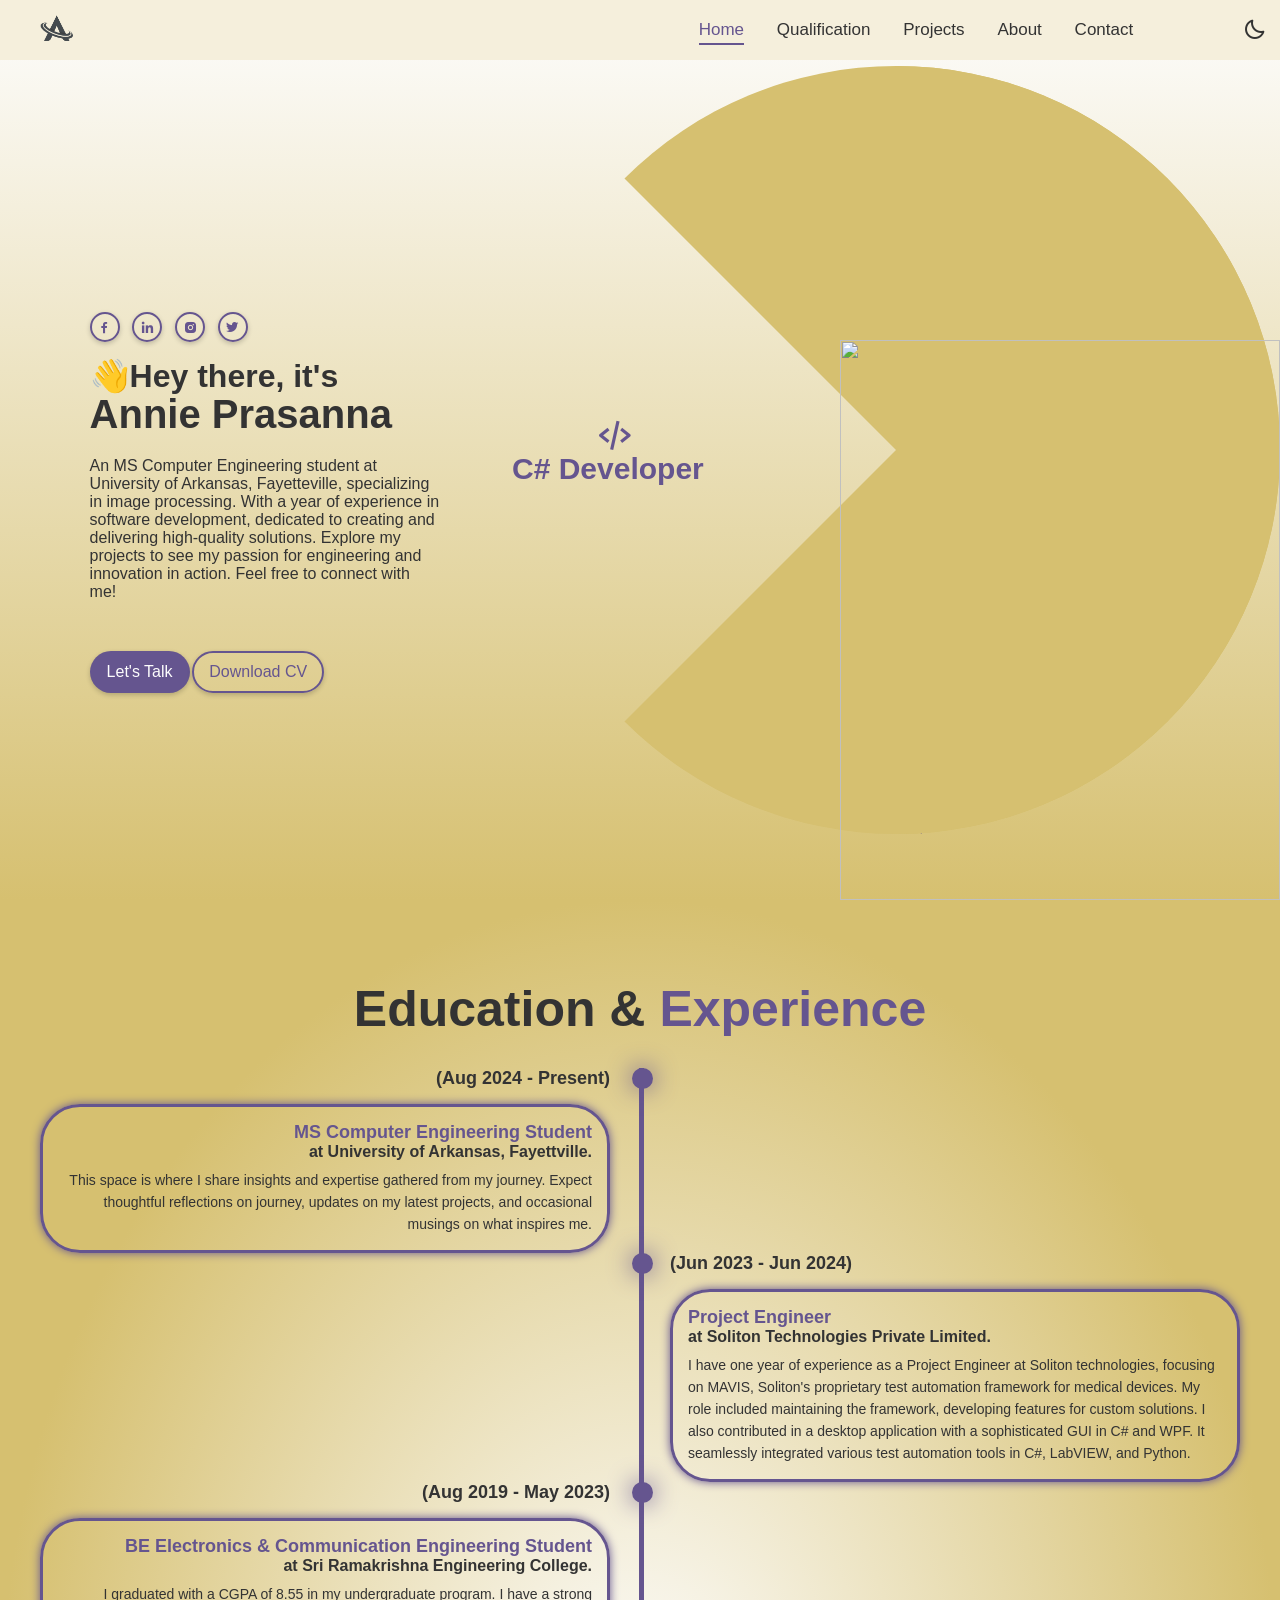
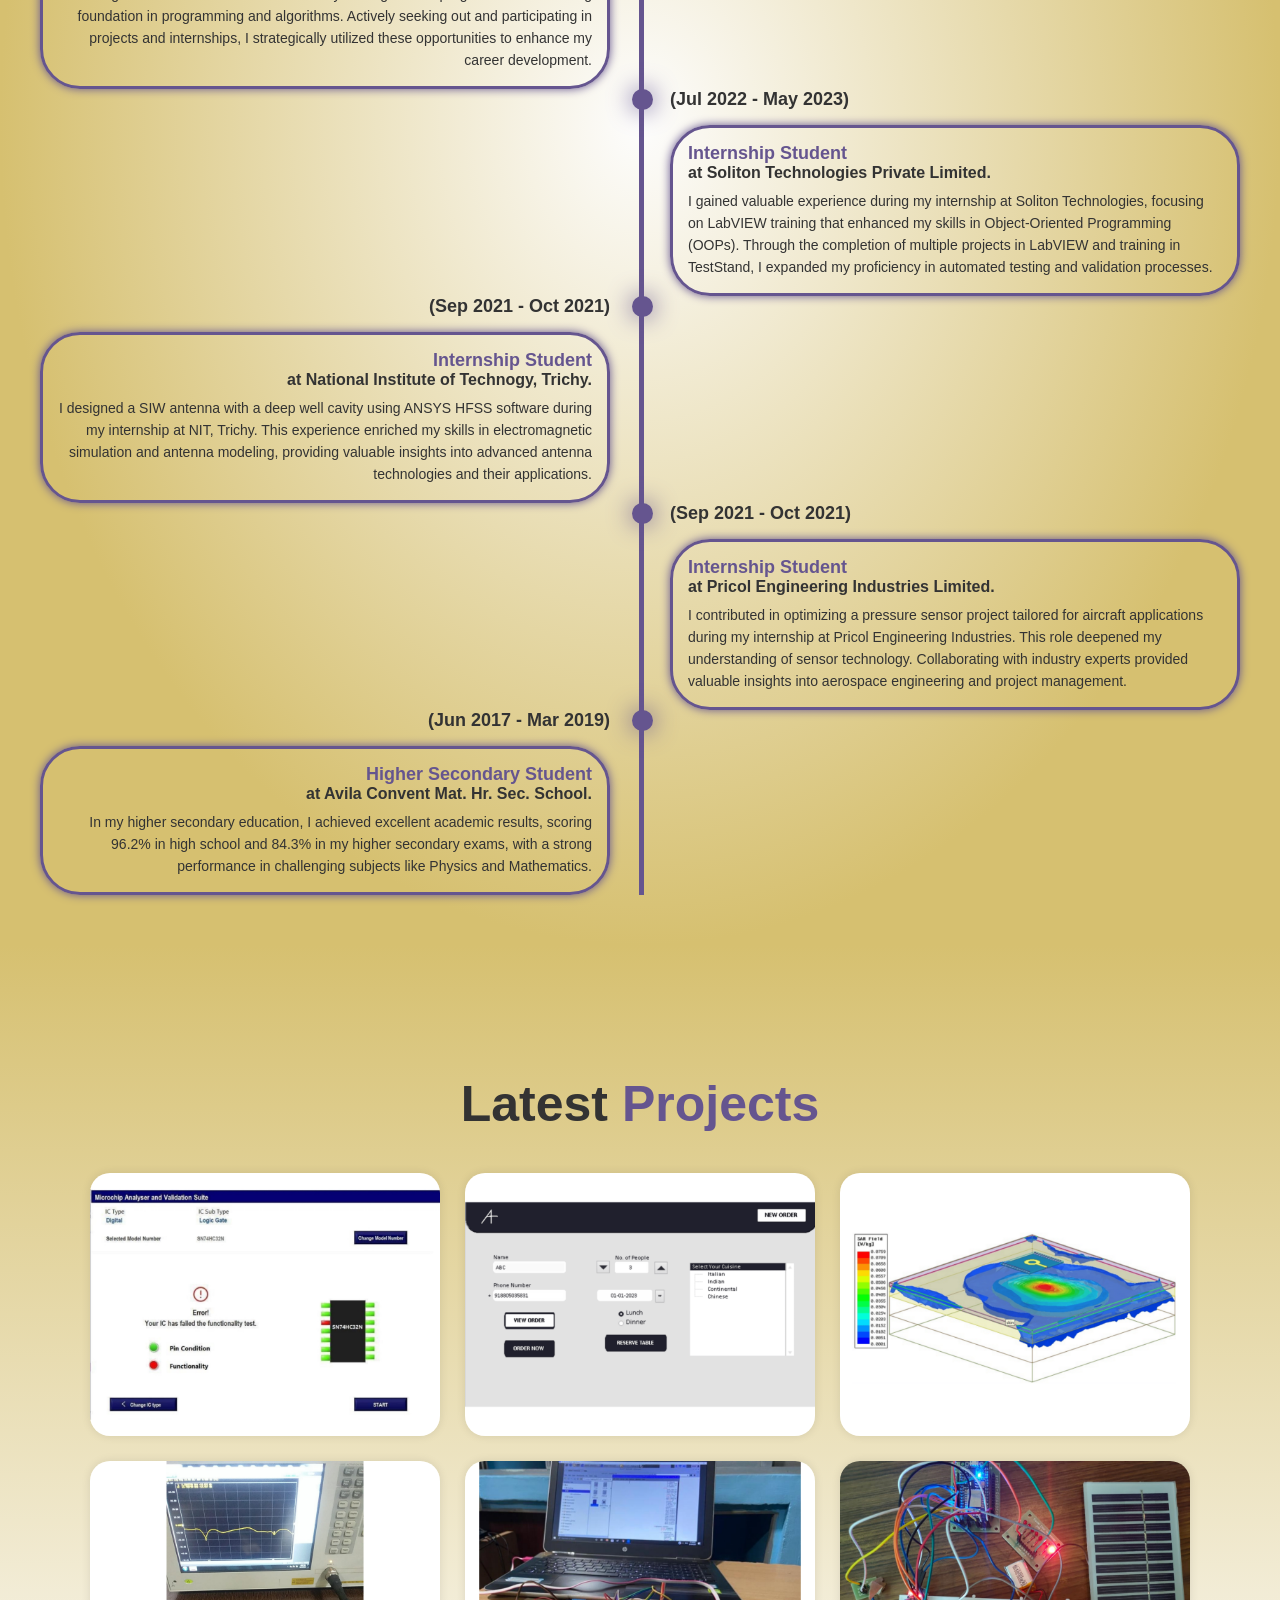
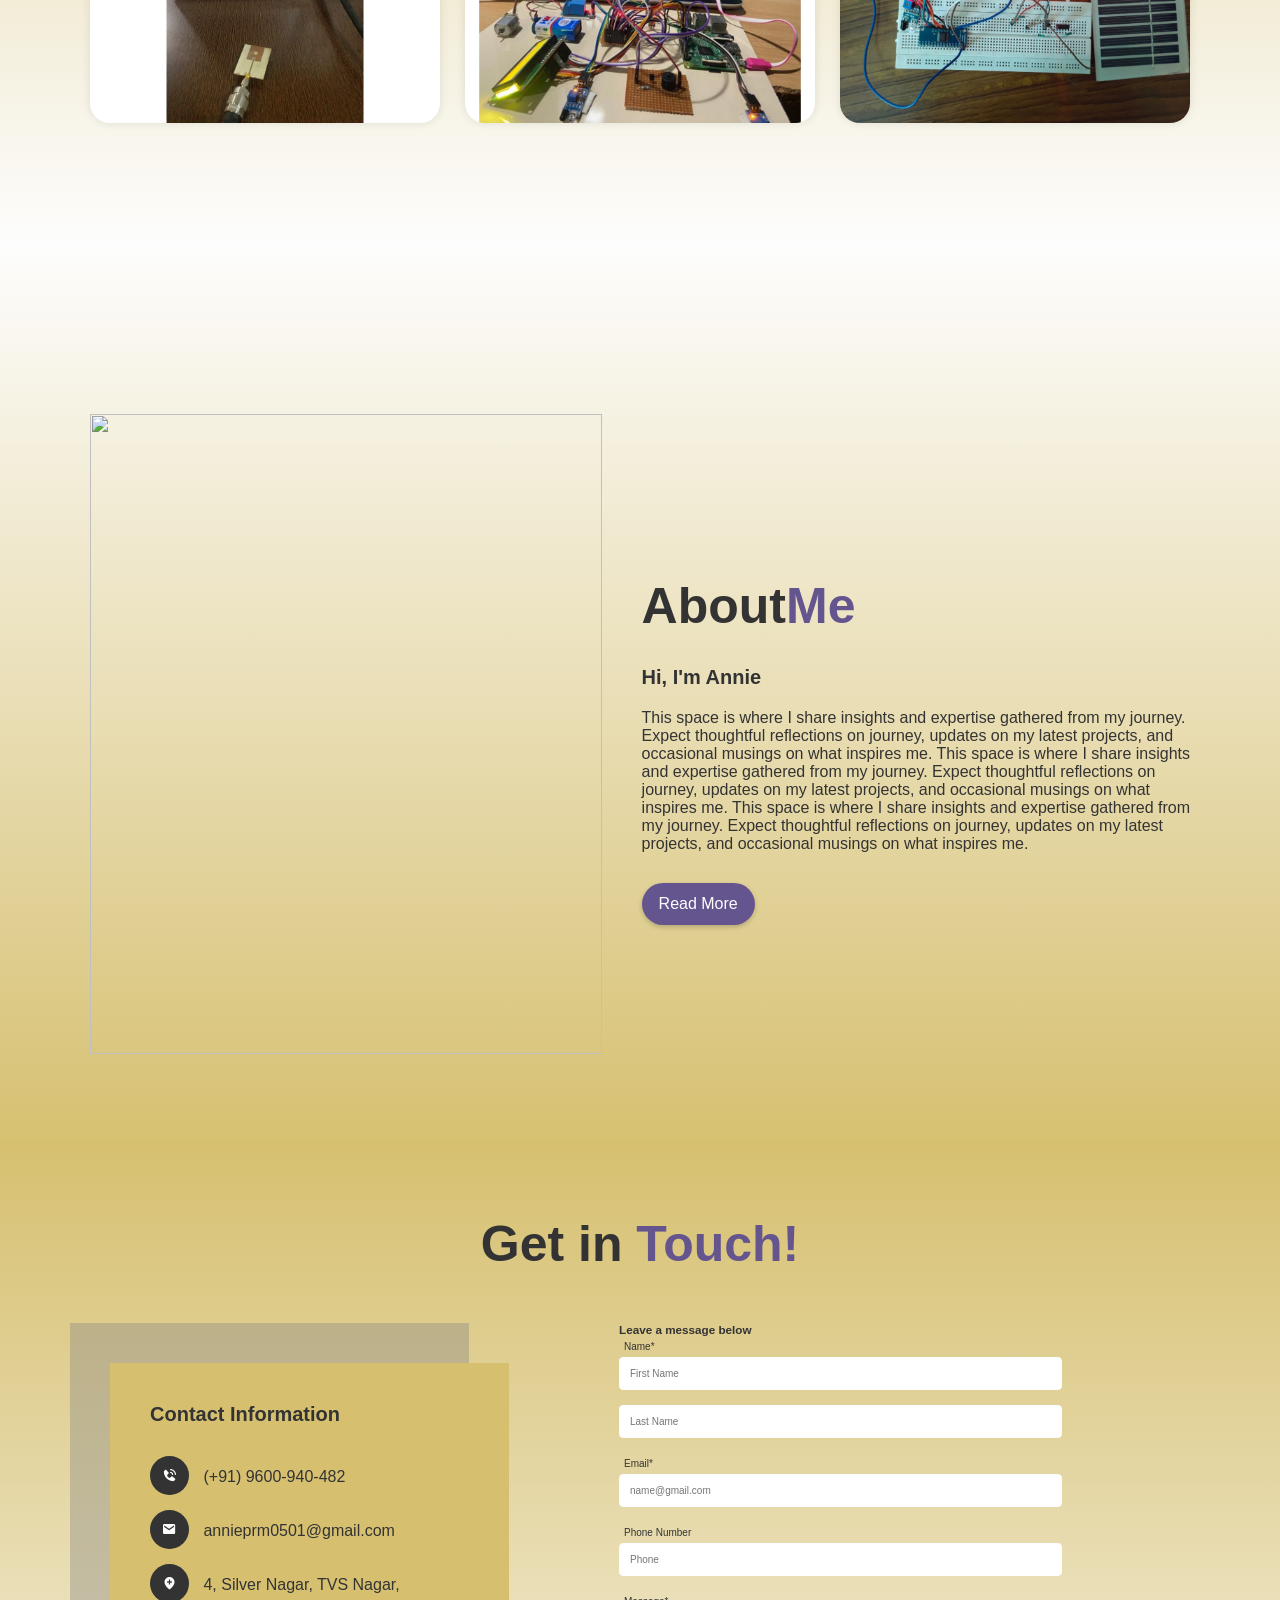
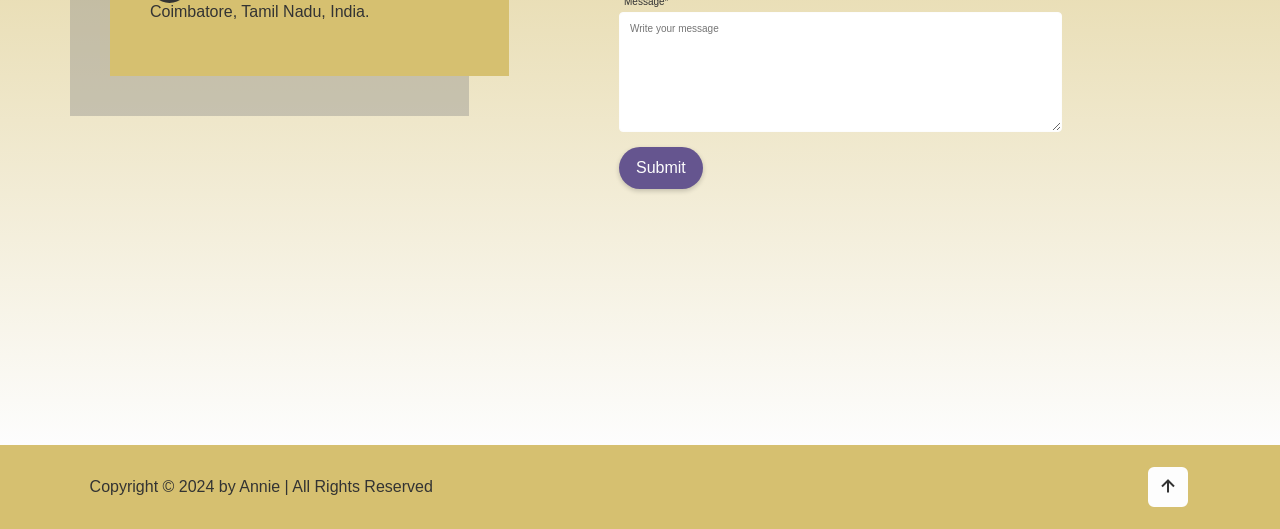
==== Annie_Portfolio.html @ a5ae136d "changed file names" ====
<!DOCTYPE html>
<html>
    <head>
        <title>Annie Prasanna</title>
        <link rel="stylesheet" href="Annie_Portfolio_Style.css"/>
        <link href='https://unpkg.com/boxicons@2.1.4/css/boxicons.min.css' rel='stylesheet'>
    </head>
    <body>

        <!-- header section -->
        <header class="header">
            <img class="logo" src="Images/Logo.png">
            <nav class="navBar">
                <a href="#home" class="active">Home</a>
                <a href="#qualification">Qualification</a>
                <a href="#projects">Projects</a>
                <a href="#about">About</a>
                <a href="#contact">Contact</a>
            </nav>
            <div class="bx bx-moon" id="darkMode-icon">
            </div>
            <div class="bx bx-menu" id="menu-icon"></div>
        </header>

        <!-- home section -->
        <section class="home" id="home">
            <div class="home-content">
                <div class="social-media">
                    <a target=”_blank” href="https://www.facebook.com/annie.prasanna.7/">
                        <i class='bx bxl-facebook'></i></a>
                    <a target=”_blank” href="https://in.linkedin.com/in/annie-prasanna-2170161b8?original_referer=https%3A%2F%2Fwww.google.com%2F">
                        <i class='bx bxl-linkedin' ></i></a>
                    <a target=”_blank” href=""><i class='bx bxl-instagram-alt' ></i></a>
                    <a target=”_blank” href="#"><i class='bx bxl-twitter' ></i></a>
                </div>

                <h3>👋Hey there, it's</h3>
                <h1>Annie Prasanna</h1>
                <p>
                    An MS Computer Engineering student at University of Arkansas, Fayetteville, specializing in image processing. With a year of experience in software development, dedicated to creating and delivering high-quality solutions. Explore my projects to see my passion for engineering and innovation in action. Feel free to connect with me!
                </p>
                
                <a href="#" class="primarybtn">Let's Talk</a>
                <a href="CV/AnniePrasanna_CV.pdf" download class="secondbtn">Download CV</a>

            </div>

            <div class="profession-container">
                <div class="profession-box">
                    <div class="profession"  style="--i:0;">
                        <i class="bx bx-code-alt"></i>
                        <h3>C# Developer</h3>
                    </div>
                    <div class="profession" style="--i:1;">
                        <i class="bx bx-cube-alt"></i>
                        <h3>LabVIEW Developer</h3>
                    </div>
                    <div class="profession" style="--i:2;">
                        <i class="bx bx-code-alt"></i>
                        <h3>Image Processing</h3>
                    </div>
                    <div class="profession" style="--i:3;">
                        <i class="bx bx-code-alt"></i>
                        <h3>Antenna Design</h3>
                    </div>

                    <div class="circle"></div>
                </div>

                <div class="overlay"></div>
            </div>

            <div class="home-img">
                <img src="Images/MyImage.png">
            </div>
        </section>
        
        <!-- qualification section -->
        <section class="qualification" id="qualification">
            <h1 class="heading">Education & <span>Experience</span></h2>
            <div class="timeline-items">
                
                <div class="timeline-item">
                    <div class="timeline-dot"></div>
                    <div class="timeline-date">(Aug 2024 - Present)</div>
                    <div class="timeline-content">
                        <h3>MS Computer Engineering Student</h3>
                        <h4>at University of Arkansas, Fayettville.</h4>
                        <p>This space is where I share insights and expertise gathered from my journey. Expect thoughtful reflections on journey, updates on my latest projects, and occasional musings on what inspires me. </p>
                      </div>
                </div>

                <div class="timeline-item">
                    <div class="timeline-dot"></div>
                    <div class="timeline-date">(Jun 2023 - Jun 2024)</div>
                    <div class="timeline-content">
                      <h3>Project Engineer</h3>
                      <h4>at Soliton Technologies Private Limited.</h4>
                      <p>I have one year of experience as a Project Engineer at Soliton technologies, focusing on MAVIS, Soliton's proprietary test automation framework for medical devices. My role included maintaining the framework, developing features for custom solutions. I also contributed in a desktop application with a sophisticated GUI in C# and WPF. It seamlessly integrated various test automation tools in C#, LabVIEW, and Python.</p>
                      <!-- As a dedicated Project Engineer, I possess a strong sense of ownership, consistently seeking opportunities for project expansion while prioritizing the delivery of high-quality outcomes. My approach revolves around fostering collaborative teamwork, ensuring excellence in every aspect. Additionally, I actively participate in Corporate Social Responsibility, contributing to community initiatives and demonstrating a commitment to both professional excellence and social impact. -->
                    </div>
                </div>

                <div class="timeline-item">
                    <div class="timeline-dot"></div>
                    <div class="timeline-date">(Aug 2019 - May 2023)</div>
                    <div class="timeline-content">
                      <h3>BE Electronics & Communication Engineering Student</h3>
                      <h4>at Sri Ramakrishna Engineering College.</h4>
                      <p>I graduated with a CGPA of 8.55 in my undergraduate program. I have a strong foundation in programming and algorithms. Actively seeking out and participating in projects and internships, I strategically utilized these opportunities to enhance my career development.</p>                        
                    </div>
                </div>

                <div class="timeline-item">
                    <div class="timeline-dot"></div>
                    <div class="timeline-date">(Jul 2022 - May 2023)</div>
                    <div class="timeline-content">
                      <h3>Internship Student</h3>
                      <h4>at Soliton Technologies Private Limited.</h4>
                      <p>I gained valuable experience during my internship at Soliton Technologies, focusing on LabVIEW training that enhanced my skills in Object-Oriented Programming (OOPs). Through the completion of multiple projects in LabVIEW and training in TestStand, I expanded my proficiency in automated testing and validation processes.</p>
                    </div>
                </div>

                <div class="timeline-item">
                    <div class="timeline-dot"></div>
                    <div class="timeline-date">(Sep 2021 - Oct 2021)</div>
                    <div class="timeline-content">
                      <h3>Internship Student</h3>
                      <h4>at National Institute of Technogy, Trichy.</h4>
                      <p>I designed a SIW antenna with a deep well cavity using ANSYS HFSS software during my internship at NIT, Trichy. This experience enriched my skills in electromagnetic simulation and antenna modeling, providing valuable insights into advanced antenna technologies and their applications.</p>
                    </div>
                </div>

                <div class="timeline-item">
                    <div class="timeline-dot"></div>
                    <div class="timeline-date">(Sep 2021 - Oct 2021)</div>
                    <div class="timeline-content">
                      <h3>Internship Student</h3>
                      <h4>at Pricol Engineering Industries Limited.</h4>
                      <p>I contributed in optimizing a pressure sensor project tailored for aircraft applications during my internship at Pricol Engineering Industries. This role deepened my understanding of sensor technology. Collaborating with industry experts provided valuable insights into aerospace engineering and project management.</p>
                    </div>
                </div>

                <div class="timeline-item">
                    <div class="timeline-dot"></div>
                    <div class="timeline-date">(Jun 2017 - Mar 2019)</div>
                    <div class="timeline-content">
                      <h3>Higher Secondary Student</h3>
                      <h4>at Avila Convent Mat. Hr. Sec. School.</h4>
                      <p>In my higher secondary education, I achieved excellent academic results, scoring 96.2% in high school and 84.3% in my higher secondary exams, with a strong performance in challenging subjects like Physics and Mathematics.</p>
                    </div>
                </div>
                
            </div>
        </section>

        <!-- projects section -->
        <section class="latest-projects" id="projects">
            <h2 class="heading">Latest <span>Projects</span></h2>
            <div class="project-list">
                <div class="project-card">
                    <img src="Images/Project 1 Image.jpg" alt="Project 1 Image" class="project-image">
                    <div class="project-info">
                        <h3 class="project-title">MAV Suite</h3>
                        <p>To detect defects in microchips by first using YOLO v7 image processing to identify defective pins and then validating functionality through a LabVIEW simulation by comparing the microchip's output with that of an ideal microchip.</p>
                        <a href="https://example.com"><i class="bx bx-link-external"></i></a>
                    </div>
                </div>
                <div class="project-card">
                    <img src="Images/Project 2 Image.png" alt="Project 2 Image" class="project-image">
                    <div class="project-info">
                        <h3 class="project-title">Restaurant management system</h3>
                        <p>A brief description of the project goes here. This description provides an overview of the project's goals and outcomes.</p>
                        <a href="https://example.com"><i class="bx bx-link-external"></i></a>
                    </div>
                </div>
                <div class="project-card">
                    <img src="Images/Project 3 Image.png" alt="Project 3 Image" class="project-image">
                    <div class="project-info">
                        <h3 class="project-title">Biosensing antenna for seizure detection</h3>
                        <p>A brief description of the project goes here. This description provides an overview of the project's goals and outcomes.</p>
                        <a href="https://example.com"><i class="bx bx-link-external"></i></a>
                    </div>
                </div>
                <div class="project-card">
                    <img src="Images/Project 4 Image.jpeg" alt="Project 4 Image" class="project-image">
                    <div class="project-info">
                        <h3 class="project-title">Biosensing antenna for seizure detection</h3>
                        <p>A brief description of the project goes here. This description provides an overview of the project's goals and outcomes.</p>
                        <a href="https://example.com"><i class="bx bx-link-external"></i></a>
                    </div>
                </div>
                <div class="project-card">
                    <img src="Images/Project 5 Image.jpg" alt="Project 5 Image" class="project-image">
                    <div class="project-info">
                        <h3 class="project-title">Intelligent Car Parking System</h3>
                        <p>An intelligent car parking system that helps drivers book parking spots through a Cloud-based IoT system.</p>
                        <a target=”_blank” href="https://ieeexplore.ieee.org/document/9588971"><i class="bx bx-link-external"></i></a>
                    </div>
                </div>
                <div class="project-card">
                    <img src="Images/Project 6 Image.jpg" alt="Project 5 Image" class="project-image">
                    <div class="project-info">
                        <h3 class="project-title">Automate Street Light</h3>
                        <p>A model that implements an energy-efficient power generating system that automates street lights based on the traffic density.</p>
                        <a target=”_blank” href="https://ieeexplore.ieee.org/document/9418389"><i class="bx bx-link-external"></i></a>
                    </div>
                </div>
            </div>
        </section>

        <!-- about me section -->
        <section class="about" id="about">
            <div class="about-img">
                <img src="Images/AboutMe.png">
            </div>

            <div class="about-content">
                <h2 class="heading">About<span>Me</span></h2>
                <h3>Hi, I'm Annie</h3>
                <p>This space is where I share insights and expertise gathered from my journey. Expect thoughtful reflections on journey, updates on my latest projects, and occasional musings on what inspires me. This space is where I share insights and expertise gathered from my journey. Expect thoughtful reflections on journey, updates on my latest projects, and occasional musings on what inspires me. This space is where I share insights and expertise gathered from my journey. Expect thoughtful reflections on journey, updates on my latest projects, and occasional musings on what inspires me. </p>
                <a href="#" class="primarybtn">Read More</a>
            </div>
        </section>

        <!-- contact section -->
        <section class="contact" id="contact">
            <h2 class="heading">Get in <span>Touch!</span></h2>
            <div class="box">
                <div class="contactInfo-border">
                <div class="contactInfo">

                    <h2 class="info-title">Contact Information</h2>
                    <!-- <h3 class="info-subtitle">I will get back as soon as possible.</h3> -->
                    
                    <ul class="info-details">
                        <li>
                            <i class='bx bxs-phone-call' ></i>
                            <a href="#">(+91) 9600-940-482</a>
                        </li>
                        <li>
                            <i class='bx bxs-envelope'></i>
                            <a href="#">annieprm0501@gmail.com</a>
                        </li>
                        <li>
                            <i class='bx bxs-location-plus' ></i>
                            <a href="#">4, Silver Nagar, TVS Nagar, Coimbatore, Tamil Nadu, India.</a>
                        </li>
                    </ul>
                </div>
            </div>
                <div class="form">
                    <form action="#" method="POST">
                        <!-- <h2 class="form-title"> Get in Touch!</h2> -->
                        <h3 class="form-subtitle">Leave a message below</h3>
                        <div class="form-fields">
                            <label>Name*</label>
                            
                                <div class="form-group">
                                    <input type="text" class="fname" placeholder="First Name">
                                </div>
                                <div class="form-group">
                                    <input type="text" class="lname" placeholder="Last Name">
                                </div>
                            </div>
                            <label>Email*</label>
                            <div class="form-group">
                                <input type="email" class="email" placeholder="name@gmail.com">
                            </div>
                            <label>Phone Number</label>
                            <div class="form-group">
                                <input type="number" class="phone" placeholder="Phone">
                            </div>
                            <label>Message*</label>
                            <div class="form-group">
                                <textarea name="message" id="" placeholder="Write your message"></textarea>
                            
                        </div>
                        <a href="#" class="primarybtn">Submit</a>
                    </form>
                </div>
            </div>
        </section>

        <!-- footer section -->
        <footter class="footer">
            <div class="footer-text">
                <p>Copyright &copy; 2024 by Annie | All Rights Reserved</p>
            </div>
            <div class="footer-iconTop">
                <a href="#home"><i class='bx bx-up-arrow-alt'></i></a>
            </div>
        </footter>

        <script src="https://unpkg.com/scrollreveal"></script>

        <script src="Annie_Portfolio_JS.js"></script> 
    </body>
</html>
---- Annie_Portfolio_Style.css ----
*{
    margin: 0;
    padding: 0;
    box-sizing: border-box;
    text-decoration: none;
    border: none;
    scroll-behavior: smooth;
    font-family: sans-serif;
}

:root{
    --bg-color: #fdfdfd;
    --text-color: #333;
    --main-color: #d6c070;
    --second-color: #65558F;
    --header-color: #f5efdc;
    --shadow-color: rgba(0,0,0,.2);
    --overlay-color: #d6c070;    
}

.dark-mode{
    --bg-color: #0b061f;
    --text-color: #fdfdfd;
    --main-color: #000000;
    --second-color: #65558F;
    --header-color: #191919;
    --shadow-color: rgba(0,0,0,.7);
    --overlay-color: #65558F;
}

html{
    font-size: 62.5%;
    overflow-x: hidden;
}

body{
    background-color: var(--bg-color);
    color: var(--text-color);
}

::-webkit-scrollbar{
    width: 15px;
}

::-webkit-scrollbar-thumb{
    background-color: var(--main-color);
}

::-webkit-scrollbar-track{
    background-color: var(--bg-color);
    width: 50px;
}

span{
    color: var(--second-color);
}

.header{
    position: fixed;
    top: 0;
    left: 0;
    width: 100%;
    padding: .5rem 1%;    
    display: flex;
    align-items: center;
    z-index: 100;
    background: var(--header-color);
}

.logo{
    margin-right : auto;
    margin-left: 20px;
    height: 50px;
    width: 50px;
}

.navBar{
    margin-right: 8rem;
}

.navBar a{
    position: relative;
    font-size: 1.7rem;
    font-weight: 500;
    margin-right: 3rem;
    color: var(--text-color);    
}

.header .navBar a.active{
    color: var(--second-color);
}

.navBar a.active::before{
    content: '';
    position: absolute;
    left: 0;
    bottom: -6px;
    width: 100%;
    height: .2rem;
    background-color: var(--second-color);    
}

.header.sticky .navBar a::before{
    background-color: var(--second-color);
    opacity: .7;
}

#darkMode-icon{
    font-size: 2.4rem;
    color: var(--text-color);
    cursor: pointer;
}

#menu-icon{
    font-size: 3.6rem;
    color: var(--text-color);
    display:none;
}

section{    
    min-height: 100vh;
    padding: 10rem 7% 2rem;
}

/* home section style */
.home{
    display: flex;
    align-items: center;
    background: linear-gradient(180deg, var(--bg-color) 0%, var(--main-color) 100%);
}

.home .home-content{
    max-width: 40rem;
}

.home-content h3{
    font-size: 3.2rem;
    font-weight: 700;
    line-height: .3;
}

.home-content h1{
    font-size: 4rem;
    font-weight: 700;
    margin: 1rem 0 2rem 0;
}

.home-content p{
    font-size: 1.6rem;
    margin: 1rem 5rem 2rem 0;
}

.home-content .social-media a{
    display: inline-flex;
    justify-content: center;
    align-items: center;
    width: 3rem;
    height: 3rem;
    background-color: transparent;
    border: .2rem solid var(--second-color);
    border-radius: 50%;
    box-shadow: 0 .2rem .5rem var(--shadow-color);
    font-size: 1.5rem;
    color: var(--second-color);
    margin: 2.5rem 1rem 3rem 0;
    transition: .5s ease;
}

.home-content .social-media a:hover{
    color: var(--bg-color);
    background-color: var(--second-color);
}

.primarybtn {
    display: inline-block;
    padding: 1rem 1.5rem;
    background: var(--second-color);
    border-radius: 5rem;
    box-shadow: 0 .2rem .5rem var(--shadow-color);
    font-size: 1.6rem;
    color: var(--bg-color);
    font-weight: 500;
    border: .2rem solid transparent;
    transition: .5s ease;
}

.primarybtn:hover{
    background-color: transparent;
    color: var(--second-color);
    border-color: var(--second-color);
}

.secondbtn{
    display: inline-block;
    padding: 1rem 1.5rem;
    background: transparent;
    border-radius: 5rem;
    box-shadow: 0 .2rem .5rem var(--shadow-color);
    font-size: 1.6rem;
    color: var(--second-color);    
    font-weight: 500;
    border: .2rem solid var(--second-color);
    transition: .5s ease;
    margin-top: 3rem;
}

.secondbtn:hover{
    background-color: var(--bg-color);;
    border-color: var(--second-color);
}

.home .profession-container{
    position: absolute;
    top: 50%;
    right: 0;
    transform: translateY(-50%);
    width: 768px;
    height: 768px;
    overflow: hidden;
    pointer-events: none;
}

.home .profession-container .profession-box{
    position: absolute;
    top: 0;
    right: 0;
    width: 768px;
    height: 768px;
    border-radius: 50%;
    display: flex;
    justify-content: center;
    align-items: center;
    animation: professionRotate 13s ease-out infinite;
}

@keyframes professionRotate {
    0%,20%{
        transform: rotate(0deg);
    }
    25%,45%{
        transform: rotate(-90deg);
    }
    50%,70%{
        transform: rotate(-180deg);
    }
    75%,95%{
        transform: rotate(-270deg);
    }
    100%{
        transform: rotate(-360deg);
    }
}

.home .profession-box .profession{
    position: absolute;
    left: 0;
    display: flex;
    align-items: center;
    flex-direction: column;
    color: var(--second-color);
    transform: rotate(calc(360deg/4 *var(--i)));
    transform-origin: 384px;
    /* background: linear-gradient(180deg, #ede0bb 0%, #e8d8a6 100%); */
    padding: 13px 0;
    border-radius: 50%;
}

.home .profession-box .profession:nth-child(1) i{
    margin-left: 15px;
}

.home .profession-box .profession:nth-child(2),
.home .profession-box .profession:nth-child(4){
    padding-bottom: 20px;
}

.home .profession i{
    font-size: 3.8rem;
}

.home .profession h3{
    font-size: 3rem;
    line-height: 1;
    font-weight: 600;
}

.home .profession-box .circle{
    width: 560px;
    height: 560px;
    /* border: 3px solid var(--second-color); */
    border-radius: 50%;
}

.home .profession-container .overlay{
    position: absolute;
    top: 0;
    right: 0;
    width: 0;
    height: 0;
    border-top: 384px solid var(--overlay-color);
    border-right: 384px solid var(--overlay-color);
    border-bottom: 384px solid var(--overlay-color);
    border-left: 384px solid transparent;
    border-radius: 50%;
}

.home-img img{
    position: absolute;
    bottom: 0;
    right: 0;
    pointer-events: none;
    height: 560px;
    width: 440px;
}

.heading{
    font-size: 5rem;
    text-align: center;
    margin: 3rem 0;
}

/* qualification section style */
.qualification{
    padding:50px 15px;
    background: radial-gradient(closest-side, var(--bg-color), var(--main-color));
}

.qualification h2{
    margin-bottom: 3rem;
}

.timeline-items{
    max-width: 1200px;
    margin: auto;
    display: flex;
    flex-wrap: wrap;
    position: relative;
}

.timeline-items::before{
    content: "";
    position: absolute;
    width: 5px;
    height: 100%;
    background-color: var(--second-color);
    left:calc(50% - 1px);
}

.timeline-item{
    width: 100%;
    position: relative;
}

.timeline-item:last-child{
    margin-bottom: 0;
}

.timeline-item:nth-child(odd){
    padding-right: calc(50% + 30px);
    text-align: right;
}

.timeline-item:nth-child(even){
    padding-left: calc(50% + 30px);
}

.timeline-dot{
    height: 21px;
    width: 21px;
    background-color: var(--second-color);
    box-shadow: 0 0 25px var(--second-color);
    position: absolute;
    left: calc(50% - 8px);
    border-radius: 50%;
}

.timeline-date{
    font-size: 18px;
    font-weight: 600;
    color: var(--text-color);
    margin: 0px 0 15px;
}

.timeline-content{
    background-color: transparent;
    border: 3px solid var(--second-color);
    padding: 15px 15px;
    border-radius: 4rem;
    box-shadow: 0 0 10px var(--second-color);
    cursor: pointer;
    transition: 0.3s ease-in-out;
}

.timeline-content:hover{
    transform: scale(1.05);
    box-shadow: 0 0 25px var(--second-color);
}

.timeline-content h3{
    font-size: 18px;
    color: var(--second-color);
    font-weight: 700;
}

.timeline-content h4{
    font-size: 16px;
    color: var(--text-color);
    margin: 0 0 8px;
    font-weight: 700;
}

.timeline-content p{
    color: var(--text-color);
    font-size: 14px;
    font-weight: 200;
    line-height: 22px;
}



/* project section style */
.latest-projects {
    padding-bottom: 10rem;
    background: linear-gradient(0deg, var(--bg-color) 0%, var(--main-color) 100%);
}

.latest-projects h2 {
    margin-bottom: 4rem;
}

.latest-projects .project-list {
    display: grid;
    grid-template-columns: repeat(3, 1fr);
    align-items: center;
    gap: 2.5rem;
}

.project-card {
    position: relative;
    display: flex;
    border-radius: 2rem;
    overflow: hidden;
    box-shadow: 0 0 1rem rgba(0, 0, 0, 0.1);
}

.project-card img{
    width: 100%;
    height: 100%;
    transition:  .5s ease;
}

.project-card:hover img{
    transform: scale(1.1);
}

.project-card .project-info{
    position: absolute;
    bottom: 0;
    left: 0;
    width: 100%;
    height: 100%;
    background: linear-gradient(rgba(0,0,0,.1), var(--second-color));
    color: white;
    display: flex;
    align-items: center;
    justify-content: center;
    flex-direction: column;
    text-align: center;
    padding: 0 4rem;
    opacity: 0;
}

.project-card:hover .project-info{
    opacity: 1;
}

.project-card .project-title{
    font-size: 3rem;
}

.project-card p{
    font-size: 1.6rem;
    margin: .3rem 0 1rem;
}

.project-card a{
    display: inline-flex;
    justify-content: center;
    align-items: center;
    width: 5rem;
    height: 5rem;
    background-color: white;
    border-radius: 50%;
}

.project-card a i{
    font-size: 2rem;
    color:black;
}

.project-card:hover {
    transform: scale(1.05);
    box-shadow: 0 6px 12px rgba(0, 0, 0, 0.15);   
}

.project-card:hover .project-description {
    transform: translateY(0);
}

/* about section style */
.about{
    display: flex;
    justify-content: center;
    align-items: center;
    gap: 4rem;
    background: linear-gradient(180deg, var(--bg-color) 0%, var(--main-color) 100%);;
}

.about-img img{
    width: 40vw;
    pointer-events: none;
    height: 50vw;
}

.about-content h2{
    text-align: left;
    line-height: 1.2;
}

.about-content h3{
    font-size: 2rem;    
}

.about-content p{
    font-size: 1.6rem;
    margin: 2rem 0 3rem;
}

/* contact section style */
.contact {
    background: linear-gradient(180deg, var(--main-color) 0%, var(--bg-color) 100%);
    padding: 40px 0;
}

.contact .box {
    max-width: 100%;
    margin: 50px;
    padding: 0 20px;
    display: flex;
    flex-wrap: wrap;
    justify-content: space-between;
    align-items: flex-start;
}

.contact .box .form {
    flex: 1 1 45%;
    background-color: transparent;
    border-radius: 8px;
    margin-left: 50px;
}

.contact .box .contactInfo-border {
    width: 35%;
    height: 100%;
    display: block;
    margin-right: 100px;
    background-color: rgba(128, 128, 128, 0.361);
}

.contact .box .contactInfo {
    flex: 1 1 45%;
    text-align: left;
    margin: 40px;
    width: 100%;
    height: 100%;
    padding: 40px;
    display: block;
    background-color: var(--main-color);
    color: var(--bg-color);
}

.contact .info-title {
    font-size: 2rem;
    color: var(--text-color);
    margin-bottom: 30px;
}

.contact .info-subtitle {
    font-size: 1.2rem;
    margin-bottom: 30px;
    color: #666;
    font-weight: 300;
    letter-spacing: 0.5px;
}

.contact .info-details {
    list-style-type: none;
    padding: 0;
}

.contact .info-details li {
    margin-bottom: 15px;
    font-size: 16px;
}

.contact .info-details li i {
    font-size: 1.5rem;
    margin-right: 10px;
    color: var(--bg-color);
    background-color: var(--text-color);
    padding: 12px;
    border-radius: 50%;
}

.contact .info-details li a {
    color: var(--text-color);
    text-decoration: none;
}

.contact .info-details li a:hover {
    color: var(--bg-color);
}

/* Form styling */
.contact .form-title {
    font-size: 3rem;
    color: var(--text-color);
}

.contact .form-fields {
    display: flex;
    flex-wrap: wrap;
    justify-content: space-between;
}

.contact .form-group {
    flex: 1 1 100%;
    margin-bottom: 15px;
    display: flex;
}

.contact .form-group input,
.contact .form-group textarea {
    width: 75%;
    padding: 10px;
    font-size: 1rem;
    border: 1px solid var(--bg-color);
    border-radius: 4px;
}

.contact label {
    font-size: 1rem;
    padding: 5px;
    display: block;
}

.contact .form-group textarea {
    height: 120px;
}

.footer{
    display: flex;
    justify-content: space-between;
    align-items: center;
    flex-wrap: wrap;
    padding: 2rem 7%;
    background-color: var(--main-color);
}

.footer-text p{
    font-size: 1.6rem;
    color: var(--text-color);
}

.footer-iconTop a{
    display: inline-flex;
    justify-content: center;
    align-items: center;
    padding: .8rem;
    background: var(--bg-color);
    border-radius: .8rem;
    border: .2rem solid var(--main-color);
    outline: .2rem solid transparent;
    transition: .5s ease;
}

.footer-iconTop a:hover{
    outline-color: var(--bg-color);
}

.footer-iconTop a i{
    font-size: 2.4rem;
    color: var(--text-color);
}

/* Responsive styles */
@media (max-width: 1200px) {
    html{
        font-size: 55%;
    }

    .home .profession-container{
        height: 85.8rem;
    }

    .home .profession-container .profession-box{
        right: -12rem;
        height: 85.8rem;
    }

    .home .profession-container .overlay{
        right: -9rem;
    }

    .home-content h1 {
        font-size: 4rem;
    }

    .home-content p {
        font-size: 1.4rem;
    }

    .home-content .social-media a {
        width: 2.5rem;
        height: 2.5rem;
        font-size: 1.2rem;
    }

    .primarybtn, .secondbtn {
        font-size: 1.4rem;
    }

    .timeline-date{
        font-size: 17px;
        font-weight: 500;
        margin: 0px 0 14px;
    }
    
    .timeline-content{
        padding: 12px 12px;        
    }

    .timeline-content h3{
        font-size: 15px;
        font-weight: 600;
    }
    
    .timeline-content h4{
        font-size: 15px;
        margin: 0 0 8px;
        font-weight: 600;
    }
    
    .timeline-content p{
        font-size: 13px;
        font-weight: 100;
        line-height: 20px;
    }

    .about {
        gap: 2rem;
    }

    .about-img img {
        width: 30vw;
        height: 40vw;
    }

    .about-content h3 {
        font-size: 1.8rem;
    }

    .about-content p {
        font-size: 1.4rem;
    }

    .contact .box {
        margin: 20px;
    }

    .contact .box .contactInfo-border {
        width: 40%;
        margin-right: 50px;
    }
}

@media (max-width: 1024px) {

    section{
        padding: 10rem 3% 2rem;
    }

    .home .protfolio-container .profession-box{
        right: -22rem;
    }

    .home .profession-container .overlay{
        right: -15rem;
    }

    .contact .box {
        flex-direction: column;
    }

    .contact .box .contactInfo-border,
    .contact .box .form {
        width: 100%;
        margin: 0px;
        margin-top: 20px;
    }

    .contact .box .contactInfo {
        margin: 20px 0;
    }
}

@media(max-width:991px){
    .home .home-content{
        max-width: 50rem;
    }

    .home .profession-container .profession-box{
        right: -45rem;
    }

    .home .profession-container .overlay{
        right: -39.5rem;
    }

    .home-img img{
        display: none;
    }

    footer{
        padding: 2rem 3%;
    }
}

@media (max-width: 768px) {

    #menu-icon{
        display: block;
    }

    #darkMode-icon{
        position:absolute;
        right: 7rem;
        font-size: 2.6rem;
        color: var(--text-color);
        margin-bottom: .1rem;
    }

    .navBar{
        position: absolute;
        top: 100%;
        left: 0;
        width: 100%;
        padding: 1rem 3%;
        background-color: var(--bg-color);
        border-top: .1rem solid rgba(0,0,0,.2);
        box-shadow: 0 .5rem 1rem rgba(0,0,0,.1);
        display: none;
    }

    .navBar.active{
        display: block;
    }

    .navBar a{
        display: block;
        font-size: 2rem;
        margin: 3rem 0;
        color: var(--text-color);
    }

    .timeline-date{
        font-size: 12px;
        font-weight: 300;
        margin: 0px 0 14px;
    }

    .navBar a:nth-child(1),
    .navBar a:nth-child(2){
        color: var(--text-color);
    }

    .navBar a.active{
        color: var(--main-color);
    }

    .navBar a::before{
        display: none;
    }

    .home{
        padding: 0 3% 23rem;
        justify-content: center;
        text-align: center;
    }

    .home-content h3{
        font-size: 2.6rem;
    }

    .home-content h1{
        font-size: 5rem;
    }

    .home-content .social-media a{
        margin: 2.5rem .75rem 3rem;
    }

    .home .profession-container{
        left: 0;
        width: 100%;
        height: 100%;
    }

    .home .profession-container .profession-box{
        position: fixed;
        top: 60%;
        left: 0;
        border-radius: 0;
        width: 100%;
    }

    .home .profession-box .profession{
        padding: 0 13px;
        left: auto;
        transform-origin: 0;
    }

    .home .profession-box .profession:nth-child(1){
        transform: rotate(-90deg) translate(-120px, -210px);
    }

    .home .profession-box .profession:nth-child(1) i{
        margin-right: 0;
    }

    .home .profession-box .profession:nth-child(2){
        transform: rotate(0deg) translate(0px, -335px);
    }

    .home .profession-box .profession:nth-child(3){
        transform: rotate(90deg) translate(-115px, -450px);
    }

    .home .profession-box .profession:nth-child(4){
        transform: rotate(180deg) translate(-220px, -335px);
    }

    .home .profession-box .circle{
        position: fixed;
        width: 670px;
        height: 670px;
        z-index: -1;
    }

    .home .profession-container .overlay{
        position: fixed;
        top: 70rem;
        left:50%;
        transform: rotate(90deg) translate(-50%, 50%) scaleY(3);
        border-width: 23.9rem;
    }

    .timeline-content{
        padding: 12px 12px;        
    }

    .timeline-content h3{
        font-size: 12px;
        font-weight: 400;
    }
    
    .timeline-content h4{
        font-size: 12px;
        margin: 0 0 8px;
        font-weight: 400;
    }
    
    .timeline-content p{
        font-size: 10px;
        font-weight: 50;
        line-height: 18px;
    }

    .latest-projects .project-list {
        grid-template-columns: repeat(2, 1fr);
    }

    .about {
        flex-direction: column-reverse;
        text-align: center;
    }

    .about-content h2 {
        text-align: center;
    }
    .about-img img{
        width: 30vw;
        height: 40vw;
        margin-top: 2rem;
    }

    .contact .info-title {
        font-size: 1.5rem;
    }

    .contact .info-subtitle {
        font-size: 1.2rem;
    }

    .contact .info-details li {
        font-size: 14px;
    }

    .contact .form-title {
        font-size: 2rem;
    }

    .contact .form-subtitle {
        font-size: 1.2rem;
    }

    .contact .form-group input,
    .contact .form-group textarea {
        width: 100%;
    }

    .contact .form-group textarea {
        height: 100px;
    }
}

@media (max-width: 576px) {

    .contact {
        padding: 20px 0;
    }

    .contact .box {
        margin: 10px;
    }

    .contact .box .form {
        margin-left: 0;
    }

    .contact .form-group input,
    .contact .form-group textarea {
        font-size: 0.9rem;
    }

    .contact .form-group textarea {
        height: 80px;
    }
}

@media(max-width: 450px){
    html{
        font-size: 50%;
    }

    #darkMode-icon{
        right: 6rem;
    }

    .home{
        padding: 0 3% 30rem ;
    }

    .home .profession-box .profession:nth-child(1){
        transform: rotate(-90deg) translate(-110px, -220px);
    }

    .home .profession-box .profession:nth-child(2){
        transform: rotate(0deg) translate(5px, -335px);
    }

    .home .profession-box .profession:nth-child(3){
        transform: rotate(90deg) translate(-105px, -440px);
    }

    .home .profession-box .profession:nth-child(4){
        transform: rotate(180deg) translate(-210px, -335px);
    }
}

@media (max-width: 365px){
    .about-img img{
        width: 90vw;
    }

    .footer{
        flex-direction: column-reverse;
    }

    .footer p{
        text-align: center;
        margin-top: 2rem;
    }
}
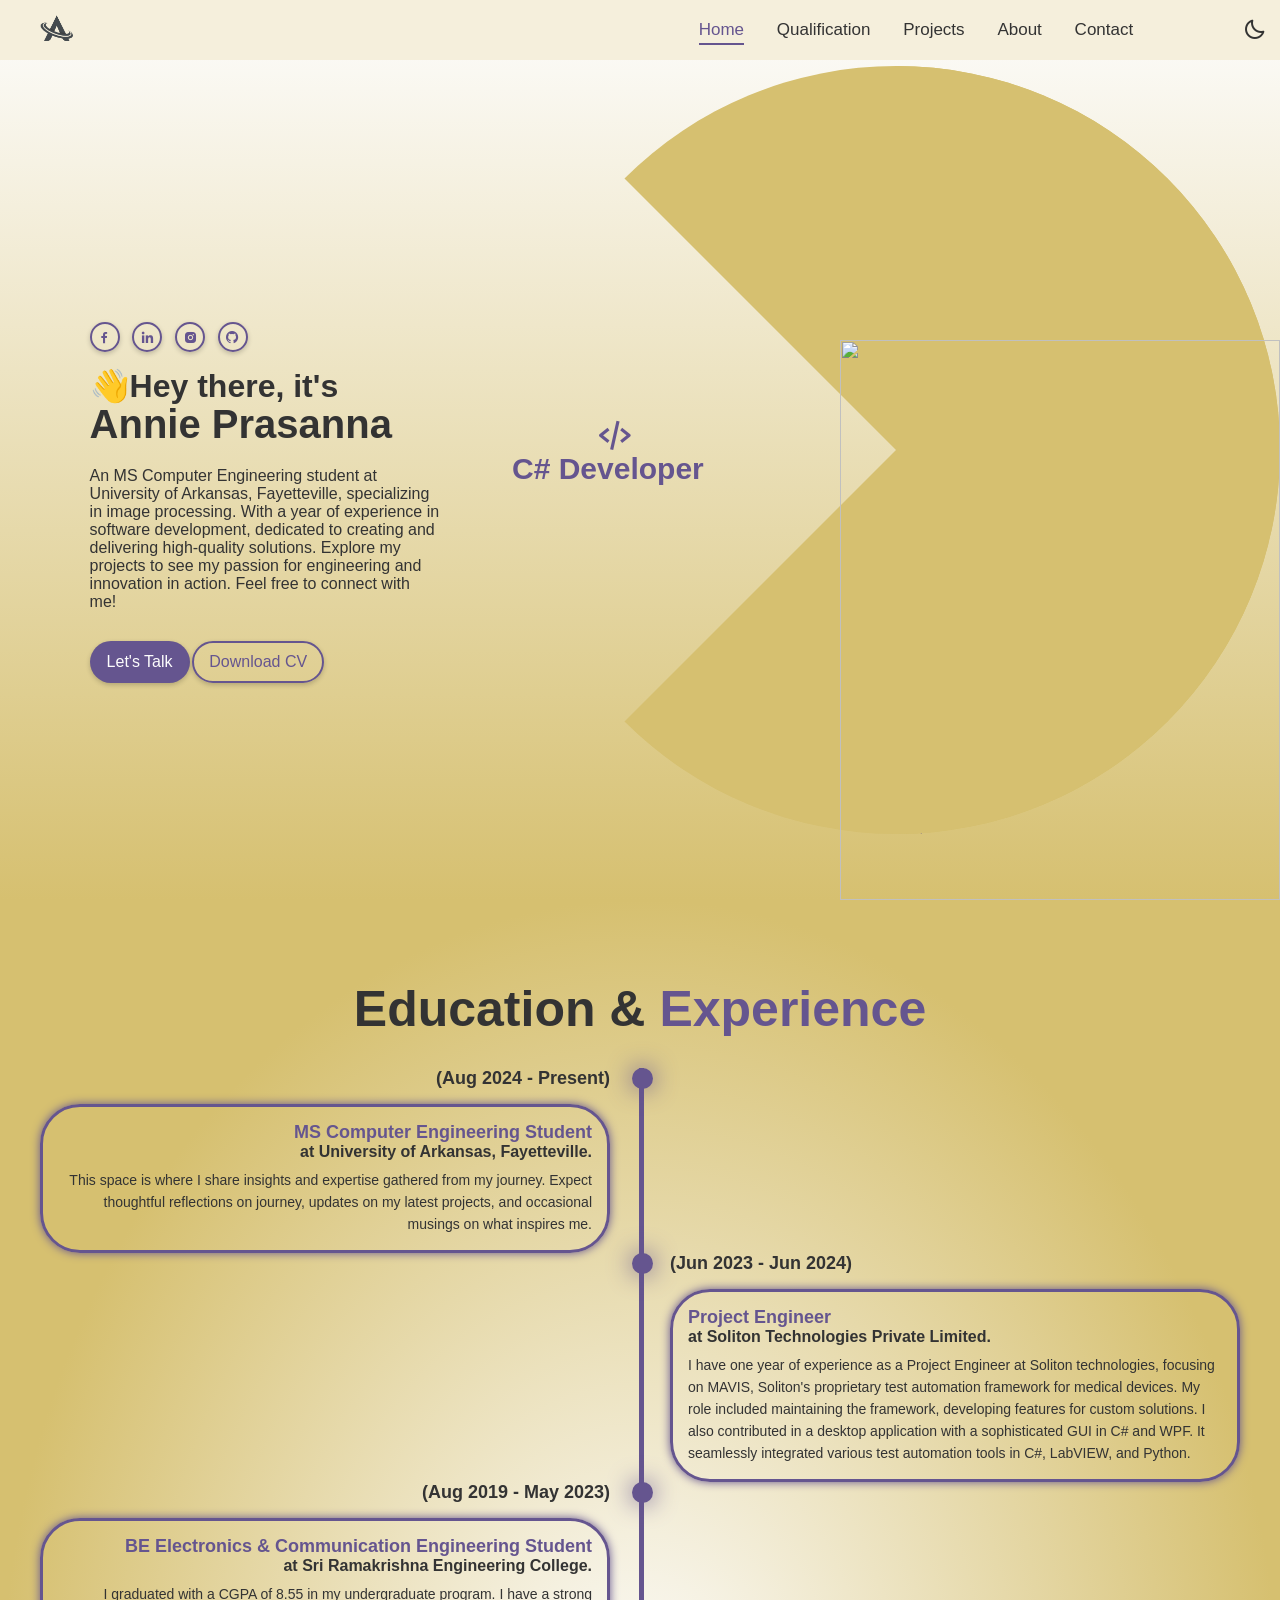
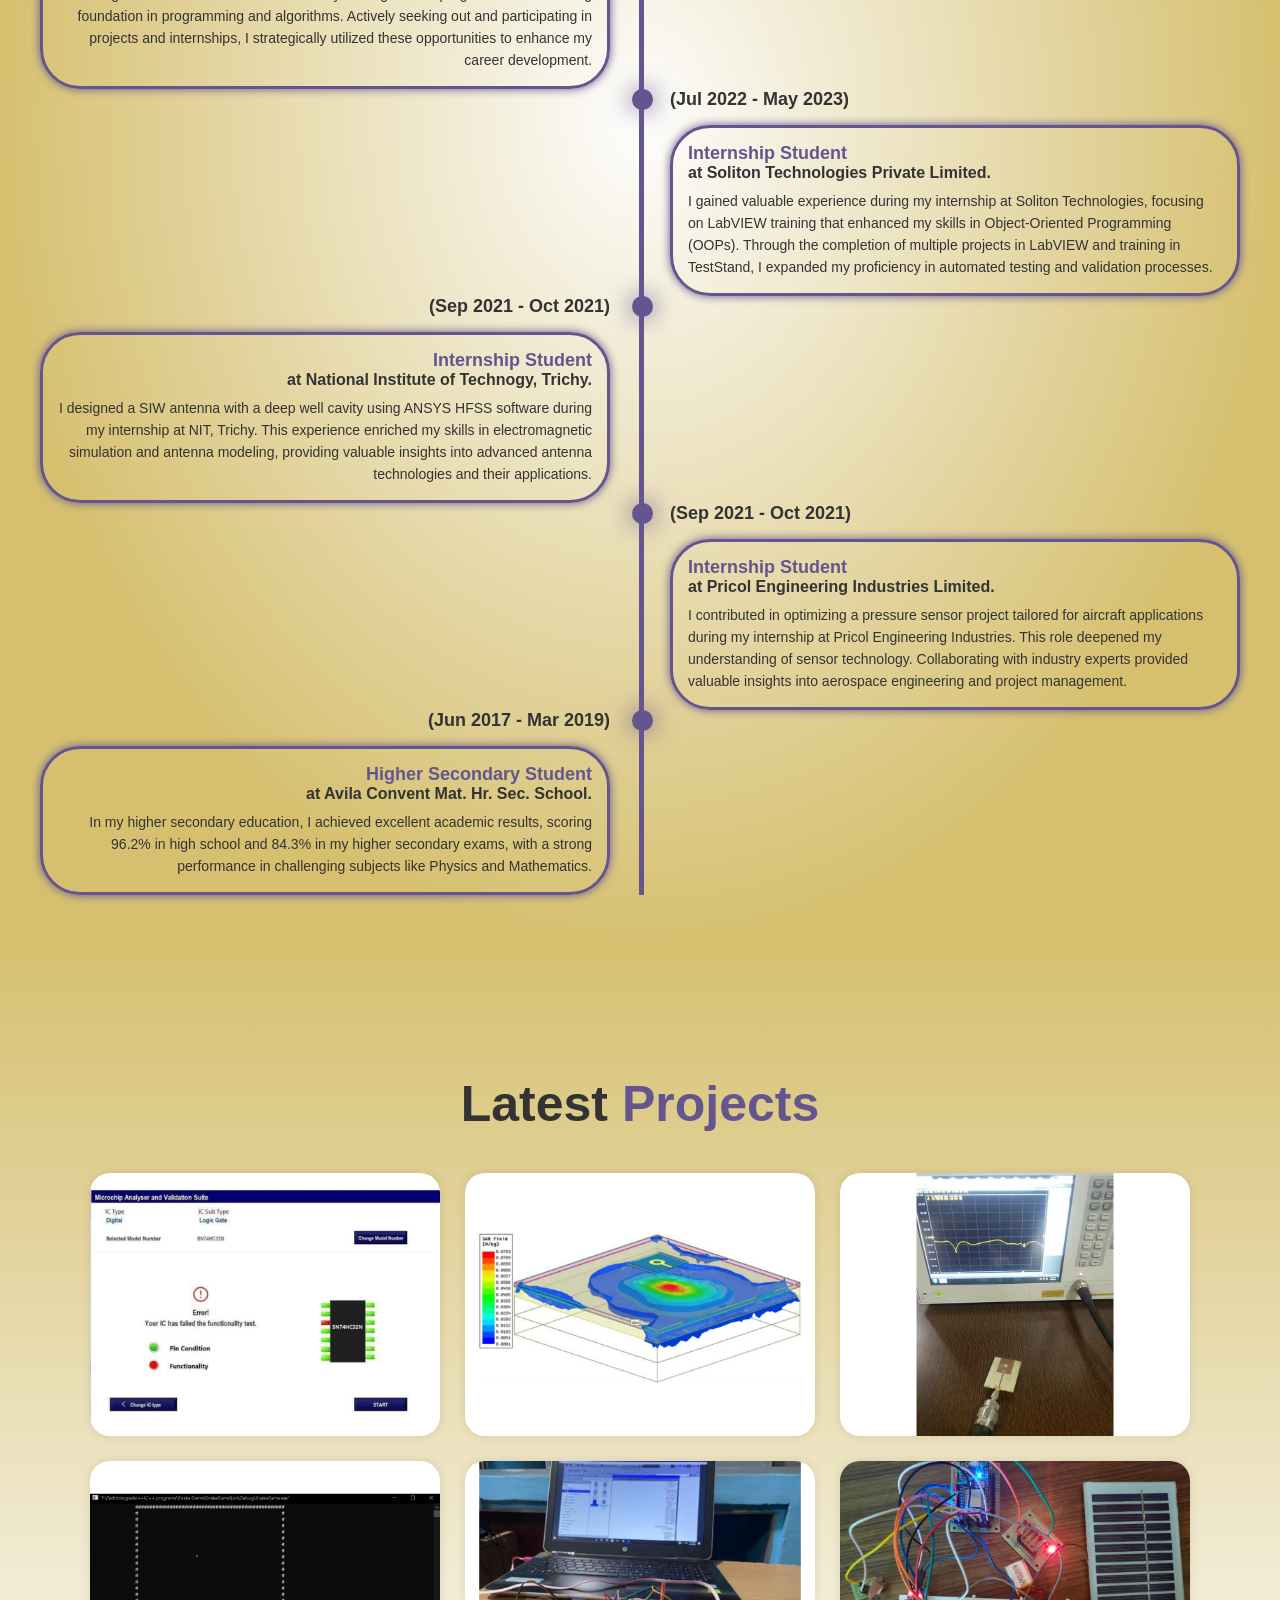
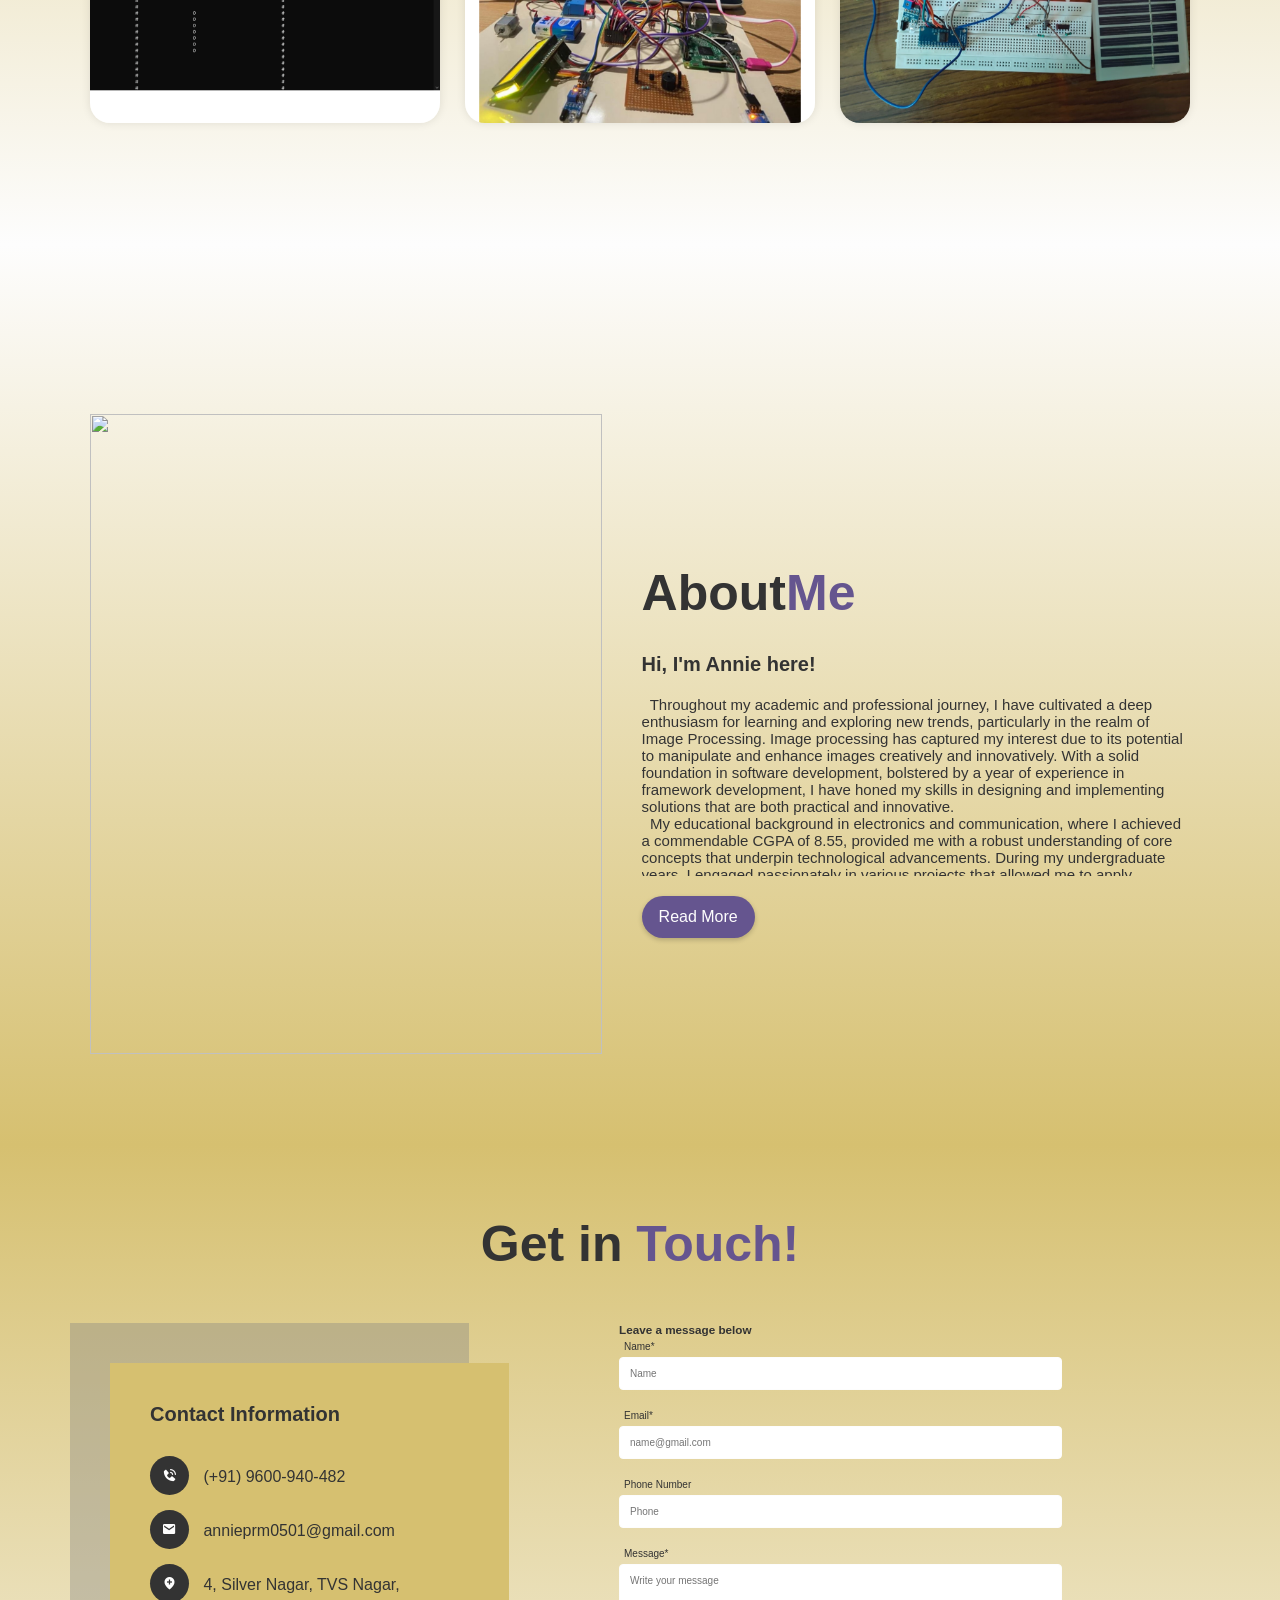
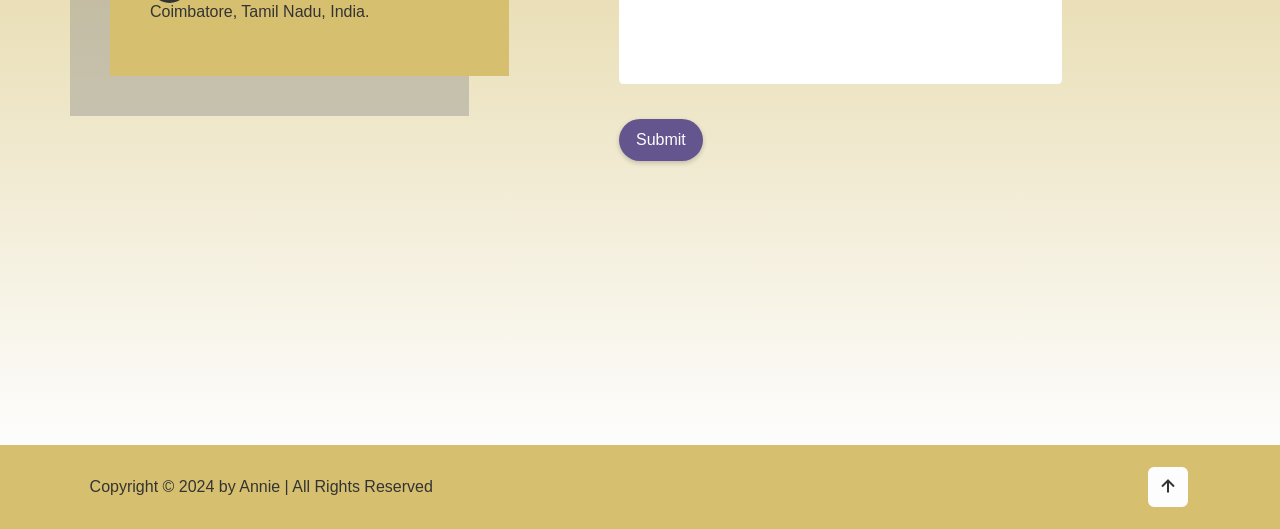
==== commit 46e9a840: "Added contact functionality and other messages" ====
--- a/Annie_Portfolio.html
+++ b/Annie_Portfolio.html
@@ -30,8 +30,10 @@
                         <i class='bx bxl-facebook'></i></a>
                     <a target=”_blank” href="https://in.linkedin.com/in/annie-prasanna-2170161b8?original_referer=https%3A%2F%2Fwww.google.com%2F">
                         <i class='bx bxl-linkedin' ></i></a>
-                    <a target=”_blank” href=""><i class='bx bxl-instagram-alt' ></i></a>
-                    <a target=”_blank” href="#"><i class='bx bxl-twitter' ></i></a>
+                    <a target=”_blank” href="https://www.instagram.com/annie_0159/">
+                        <i class='bx bxl-instagram-alt' ></i></a>
+                    <a target=”_blank” href="https://github.com/Annie0159">
+                        <i class='bx bxl-github' ></i></a>
                 </div>
 
                 <h3>👋Hey there, it's</h3>
@@ -84,9 +86,11 @@
                     <div class="timeline-dot"></div>
                     <div class="timeline-date">(Aug 2024 - Present)</div>
                     <div class="timeline-content">
-                        <h3>MS Computer Engineering Student</h3>
-                        <h4>at University of Arkansas, Fayettville.</h4>
-                        <p>This space is where I share insights and expertise gathered from my journey. Expect thoughtful reflections on journey, updates on my latest projects, and occasional musings on what inspires me. </p>
+                        <a target=”_blank” href="https://www.uark.edu/">
+                            <h3>MS Computer Engineering Student</h3>
+                            <h4>at University of Arkansas, Fayetteville.</h4>
+                            <p>This space is where I share insights and expertise gathered from my journey. Expect thoughtful reflections on journey, updates on my latest projects, and occasional musings on what inspires me. </p>
+                        </a>
                       </div>
                 </div>
 
@@ -94,10 +98,12 @@
                     <div class="timeline-dot"></div>
                     <div class="timeline-date">(Jun 2023 - Jun 2024)</div>
                     <div class="timeline-content">
-                      <h3>Project Engineer</h3>
-                      <h4>at Soliton Technologies Private Limited.</h4>
-                      <p>I have one year of experience as a Project Engineer at Soliton technologies, focusing on MAVIS, Soliton's proprietary test automation framework for medical devices. My role included maintaining the framework, developing features for custom solutions. I also contributed in a desktop application with a sophisticated GUI in C# and WPF. It seamlessly integrated various test automation tools in C#, LabVIEW, and Python.</p>
+                        <a target=”_blank” href="https://www.solitontech.com/">
+                            <h3>Project Engineer</h3>
+                            <h4>at Soliton Technologies Private Limited.</h4>
+                            <p>I have one year of experience as a Project Engineer at Soliton technologies, focusing on MAVIS, Soliton's proprietary test automation framework for medical devices. My role included maintaining the framework, developing features for custom solutions. I also contributed in a desktop application with a sophisticated GUI in C# and WPF. It seamlessly integrated various test automation tools in C#, LabVIEW, and Python.</p>
                       <!-- As a dedicated Project Engineer, I possess a strong sense of ownership, consistently seeking opportunities for project expansion while prioritizing the delivery of high-quality outcomes. My approach revolves around fostering collaborative teamwork, ensuring excellence in every aspect. Additionally, I actively participate in Corporate Social Responsibility, contributing to community initiatives and demonstrating a commitment to both professional excellence and social impact. -->
+                        </a>
                     </div>
                 </div>
 
@@ -105,9 +111,11 @@
                     <div class="timeline-dot"></div>
                     <div class="timeline-date">(Aug 2019 - May 2023)</div>
                     <div class="timeline-content">
-                      <h3>BE Electronics & Communication Engineering Student</h3>
-                      <h4>at Sri Ramakrishna Engineering College.</h4>
-                      <p>I graduated with a CGPA of 8.55 in my undergraduate program. I have a strong foundation in programming and algorithms. Actively seeking out and participating in projects and internships, I strategically utilized these opportunities to enhance my career development.</p>                        
+                        <a target=”_blank” href="https://srec.ac.in/">
+                            <h3>BE Electronics & Communication Engineering Student</h3>
+                            <h4>at Sri Ramakrishna Engineering College.</h4>
+                            <p>I graduated with a CGPA of 8.55 in my undergraduate program. I have a strong foundation in programming and algorithms. Actively seeking out and participating in projects and internships, I strategically utilized these opportunities to enhance my career development.</p>                        
+                        </a>
                     </div>
                 </div>
 
@@ -115,9 +123,11 @@
                     <div class="timeline-dot"></div>
                     <div class="timeline-date">(Jul 2022 - May 2023)</div>
                     <div class="timeline-content">
-                      <h3>Internship Student</h3>
-                      <h4>at Soliton Technologies Private Limited.</h4>
-                      <p>I gained valuable experience during my internship at Soliton Technologies, focusing on LabVIEW training that enhanced my skills in Object-Oriented Programming (OOPs). Through the completion of multiple projects in LabVIEW and training in TestStand, I expanded my proficiency in automated testing and validation processes.</p>
+                        <a target=”_blank” href="https://www.solitontech.com/">
+                            <h3>Internship Student</h3>
+                            <h4>at Soliton Technologies Private Limited.</h4>
+                            <p>I gained valuable experience during my internship at Soliton Technologies, focusing on LabVIEW training that enhanced my skills in Object-Oriented Programming (OOPs). Through the completion of multiple projects in LabVIEW and training in TestStand, I expanded my proficiency in automated testing and validation processes.</p>
+                        </a>
                     </div>
                 </div>
 
@@ -125,9 +135,11 @@
                     <div class="timeline-dot"></div>
                     <div class="timeline-date">(Sep 2021 - Oct 2021)</div>
                     <div class="timeline-content">
-                      <h3>Internship Student</h3>
-                      <h4>at National Institute of Technogy, Trichy.</h4>
-                      <p>I designed a SIW antenna with a deep well cavity using ANSYS HFSS software during my internship at NIT, Trichy. This experience enriched my skills in electromagnetic simulation and antenna modeling, providing valuable insights into advanced antenna technologies and their applications.</p>
+                        <a target=”_blank” href="https://www.nitt.edu/">
+                            <h3>Internship Student</h3>
+                            <h4>at National Institute of Technogy, Trichy.</h4>
+                            <p>I designed a SIW antenna with a deep well cavity using ANSYS HFSS software during my internship at NIT, Trichy. This experience enriched my skills in electromagnetic simulation and antenna modeling, providing valuable insights into advanced antenna technologies and their applications.</p>
+                        </a>
                     </div>
                 </div>
 
@@ -135,9 +147,11 @@
                     <div class="timeline-dot"></div>
                     <div class="timeline-date">(Sep 2021 - Oct 2021)</div>
                     <div class="timeline-content">
-                      <h3>Internship Student</h3>
-                      <h4>at Pricol Engineering Industries Limited.</h4>
-                      <p>I contributed in optimizing a pressure sensor project tailored for aircraft applications during my internship at Pricol Engineering Industries. This role deepened my understanding of sensor technology. Collaborating with industry experts provided valuable insights into aerospace engineering and project management.</p>
+                        <a target=”_blank” href="https://www.pricolengineering.com/">
+                            <h3>Internship Student</h3>
+                            <h4>at Pricol Engineering Industries Limited.</h4>
+                            <p>I contributed in optimizing a pressure sensor project tailored for aircraft applications during my internship at Pricol Engineering Industries. This role deepened my understanding of sensor technology. Collaborating with industry experts provided valuable insights into aerospace engineering and project management.</p>
+                        </a>
                     </div>
                 </div>
 
@@ -145,9 +159,11 @@
                     <div class="timeline-dot"></div>
                     <div class="timeline-date">(Jun 2017 - Mar 2019)</div>
                     <div class="timeline-content">
-                      <h3>Higher Secondary Student</h3>
-                      <h4>at Avila Convent Mat. Hr. Sec. School.</h4>
-                      <p>In my higher secondary education, I achieved excellent academic results, scoring 96.2% in high school and 84.3% in my higher secondary exams, with a strong performance in challenging subjects like Physics and Mathematics.</p>
+                        <a target=”_blank” href="https://avila.ac.in/"></a>
+                            <h3>Higher Secondary Student</h3>
+                            <h4>at Avila Convent Mat. Hr. Sec. School.</h4>
+                            <p>In my higher secondary education, I achieved excellent academic results, scoring 96.2% in high school and 84.3% in my higher secondary exams, with a strong performance in challenging subjects like Physics and Mathematics.</p>
+                        </a>
                     </div>
                 </div>
                 
@@ -163,15 +179,7 @@
                     <div class="project-info">
                         <h3 class="project-title">MAV Suite</h3>
                         <p>To detect defects in microchips by first using YOLO v7 image processing to identify defective pins and then validating functionality through a LabVIEW simulation by comparing the microchip's output with that of an ideal microchip.</p>
-                        <a href="https://example.com"><i class="bx bx-link-external"></i></a>
-                    </div>
-                </div>
-                <div class="project-card">
-                    <img src="Images/Project 2 Image.png" alt="Project 2 Image" class="project-image">
-                    <div class="project-info">
-                        <h3 class="project-title">Restaurant management system</h3>
-                        <p>A brief description of the project goes here. This description provides an overview of the project's goals and outcomes.</p>
-                        <a href="https://example.com"><i class="bx bx-link-external"></i></a>
+                        <!-- <a href="https://example.com"><i class="bx bx-link-external"></i></a> -->
                     </div>
                 </div>
                 <div class="project-card">
@@ -179,7 +187,7 @@
                     <div class="project-info">
                         <h3 class="project-title">Biosensing antenna for seizure detection</h3>
                         <p>A brief description of the project goes here. This description provides an overview of the project's goals and outcomes.</p>
-                        <a href="https://example.com"><i class="bx bx-link-external"></i></a>
+                        <!-- <a href="https://example.com"><i class="bx bx-link-external"></i></a> -->
                     </div>
                 </div>
                 <div class="project-card">
@@ -187,7 +195,15 @@
                     <div class="project-info">
                         <h3 class="project-title">Biosensing antenna for seizure detection</h3>
                         <p>A brief description of the project goes here. This description provides an overview of the project's goals and outcomes.</p>
-                        <a href="https://example.com"><i class="bx bx-link-external"></i></a>
+                        <!-- <a href="https://example.com"><i class="bx bx-link-external"></i></a> -->
+                    </div>
+                </div>
+                <div class="project-card">
+                    <img src="Images/Project 2 Image.png" alt="Project 2 Image" class="project-image">
+                    <div class="project-info">
+                        <h3 class="project-title">Snake Game</h3>
+                        <p>A game developed in c++ that allows the user to navigate the snake to consume food and grow longer using arrow keys. The game demonstrates effective use of OOP concepts to create a fun and engaging gaming experience.</p>
+                        <!-- <a href="https://example.com"><i class="bx bx-link-external"></i></a> -->
                     </div>
                 </div>
                 <div class="project-card">
@@ -205,7 +221,7 @@
                         <p>A model that implements an energy-efficient power generating system that automates street lights based on the traffic density.</p>
                         <a target=”_blank” href="https://ieeexplore.ieee.org/document/9418389"><i class="bx bx-link-external"></i></a>
                     </div>
-                </div>
+                </di    v>
             </div>
         </section>
 
@@ -217,9 +233,24 @@
 
             <div class="about-content">
                 <h2 class="heading">About<span>Me</span></h2>
-                <h3>Hi, I'm Annie</h3>
-                <p>This space is where I share insights and expertise gathered from my journey. Expect thoughtful reflections on journey, updates on my latest projects, and occasional musings on what inspires me. This space is where I share insights and expertise gathered from my journey. Expect thoughtful reflections on journey, updates on my latest projects, and occasional musings on what inspires me. This space is where I share insights and expertise gathered from my journey. Expect thoughtful reflections on journey, updates on my latest projects, and occasional musings on what inspires me. </p>
-                <a href="#" class="primarybtn">Read More</a>
+                <h3>Hi, I'm Annie here!</h3>
+                <div class="read-more-content">
+                <p>&nbsp Throughout my academic and professional journey, I have cultivated a deep enthusiasm for learning and exploring new trends, particularly in the realm of Image Processing. Image processing has captured my interest due to its potential to manipulate and enhance images creatively and innovatively.  With a solid foundation in software development, bolstered by a year of experience in framework development, I have honed my skills in designing and implementing solutions that are both practical and innovative.<br>
+                    
+                    &nbsp My educational background in electronics and communication, where I achieved a commendable CGPA of 8.55, provided me with a robust understanding of core concepts that underpin technological advancements. During my undergraduate years, I engaged passionately in various projects that allowed me to apply theoretical knowledge to real-world scenarios. This hands-on experience was further enriched by my involvement in publishing two IEEE papers, reflecting my commitment to contributing to the academic discourse in my field.<br>
+                    
+                    &nbsp The diversity of my experiences extends beyond academics. I have undertaken three internships across different domains, which broadened my perspective and equipped me with invaluable industrial and research experience. These internships not only deepened my technical skills but also fostered adaptability and a keen understanding of interdisciplinary collaboration.<br>
+                    
+                    &nbsp As a problem solver by nature, I thrive on challenges that require critical thinking and innovative solutions. Colleagues and mentors have come to rely on my analytical abilities and proactive approach in tackling complex problems. I am driven by a relentless pursuit of knowledge, constantly seeking out new courses and certifications to stay abreast of emerging trends and technologies.<br>
+                    
+                    &nbsp Beyond academics and professional pursuits, I lead a balanced life enriched by my passions. I am an avid sports enthusiast, finding joy and relaxation in playing various sports. Traveling is a cherished activity that allows me to explore diverse cultures and landscapes, broadening my worldview and sparking inspiration.<br>
+                                        
+                    &nbsp Looking ahead, I am eager to leverage my skills and experiences to make meaningful contributions in the field of Image Processing. My goal is to continue learning, innovating, and pushing the boundaries of what is possible in technology. With a firm belief in the power of continuous improvement and a passion for exploring new horizons, I am excited about the future opportunities that await.<br>
+                </p>
+                </div>
+                <a href="#about">
+                    <button id="read-more-button" class="primarybtn">Read More</button>
+                </a>
             </div>
         </section>
 
@@ -250,22 +281,21 @@
                 </div>
             </div>
                 <div class="form">
-                    <form action="#" method="POST">
+                    <form id="form" action="https://api.web3forms.com/submit" method="POST">
                         <!-- <h2 class="form-title"> Get in Touch!</h2> -->
                         <h3 class="form-subtitle">Leave a message below</h3>
+                        <input type="hidden" name="access_key" value="341b676b-b69b-45d4-b7ee-b992b0e91dfe">
                         <div class="form-fields">
                             <label>Name*</label>
-                            
                                 <div class="form-group">
-                                    <input type="text" class="fname" placeholder="First Name">
-                                </div>
-                                <div class="form-group">
-                                    <input type="text" class="lname" placeholder="Last Name">
+                                    <input type="inputName" id="inputName" class="fname" placeholder="Name">
+                                    <small>Error message</small>
                                 </div>
                             </div>
                             <label>Email*</label>
                             <div class="form-group">
-                                <input type="email" class="email" placeholder="name@gmail.com">
+                                <input type="email" id="email" class="email" placeholder="name@gmail.com">
+                                <small>Error message</small>
                             </div>
                             <label>Phone Number</label>
                             <div class="form-group">
@@ -273,12 +303,14 @@
                             </div>
                             <label>Message*</label>
                             <div class="form-group">
-                                <textarea name="message" id="" placeholder="Write your message"></textarea>
-                            
+                                <textarea name="message" id="message" placeholder="Write your message"></textarea>  
+                                <small>Error message</small>
                         </div>
-                        <a href="#" class="primarybtn">Submit</a>
+                        <button type="submit" class="primarybtn">Submit</button>
+                        <!-- <a href="#" class="primarybtn">Submit</a> -->
                     </form>
                 </div>
+                <div id="pop-up"> </div>
             </div>
         </section>
 
--- a/Annie_Portfolio_Style.css
+++ b/Annie_Portfolio_Style.css
@@ -19,13 +19,13 @@
 }
 
 .dark-mode{
-    --bg-color: #0b061f;
+    --bg-color: #121212;
     --text-color: #fdfdfd;
-    --main-color: #000000;
+    --main-color: #1d1b1b;
     --second-color: #65558F;
-    --header-color: #191919;
+    --header-color: #181818;
     --shadow-color: rgba(0,0,0,.7);
-    --overlay-color: #65558F;
+    --overlay-color: #1d1b1b;
 }
 
 html{
@@ -147,7 +147,7 @@
 
 .home-content p{
     font-size: 1.6rem;
-    margin: 1rem 5rem 2rem 0;
+    margin: 1rem 5rem 0 0;
 }
 
 .home-content .social-media a{
@@ -182,6 +182,7 @@
     font-weight: 500;
     border: .2rem solid transparent;
     transition: .5s ease;
+    margin-top: 20px;
 }
 
 .primarybtn:hover{
@@ -459,8 +460,8 @@
     left: 0;
     width: 100%;
     height: 100%;
-    background: linear-gradient(rgba(0,0,0,.1), var(--second-color));
-    color: white;
+    background: white;
+    color: black;
     display: flex;
     align-items: center;
     justify-content: center;
@@ -471,7 +472,7 @@
 }
 
 .project-card:hover .project-info{
-    opacity: 1;
+    opacity: 0.7;
 }
 
 .project-card .project-title{
@@ -532,8 +533,18 @@
 }
 
 .about-content p{
-    font-size: 1.6rem;
+    font-size: 1.5rem;
     margin: 2rem 0 3rem;
+}
+
+.read-more-content {
+    max-height: 200px; /* Limit height to show partial content */
+    overflow: hidden;
+    transition: max-height 0.5s ease;
+}
+
+.read-more-content.open {
+    max-height: none; /* Show full content when open */
 }
 
 /* contact section style */
@@ -550,6 +561,25 @@
     flex-wrap: wrap;
     justify-content: space-between;
     align-items: flex-start;
+}
+
+.contact .box #pop-up{
+    font-size: 3rem;    
+    position: absolute;
+    margin: auto;
+    width: 50%;
+    height: 50%;
+    left: 25%;
+    background-color: transparent;
+    opacity: 0.7;
+    padding: 10px;
+    z-index: -1;
+    color: white;
+    text-decoration: wavy;
+    text-align: center;
+    padding: 20px;
+    align-items: center;
+    justify-content: center;
 }
 
 .contact .box .form {
@@ -615,6 +645,7 @@
 .contact .info-details li a {
     color: var(--text-color);
     text-decoration: none;
+    pointer-events: none;
 }
 
 .contact .info-details li a:hover {
@@ -648,6 +679,29 @@
     border-radius: 4px;
 }
 
+.contact .form-group.error input,
+.contact .form-group.error textarea{
+    border-color: #e74c3c;
+}
+
+.contact .form-group small{
+    visibility: hidden;
+    position: absolute;
+    bottom: 0;
+    left: 0;
+}
+
+.contact .form-group.error small{
+    visibility: visible;
+    color: #e74c3c;
+}
+
+input::-webkit-outer-spin-button,
+input::-webkit-inner-spin-button {
+  -webkit-appearance: none;
+  margin: 0;
+}
+
 .contact label {
     font-size: 1rem;
     padding: 5px;
@@ -656,6 +710,7 @@
 
 .contact .form-group textarea {
     height: 120px;
+    resize: none;
 }
 
 .footer{
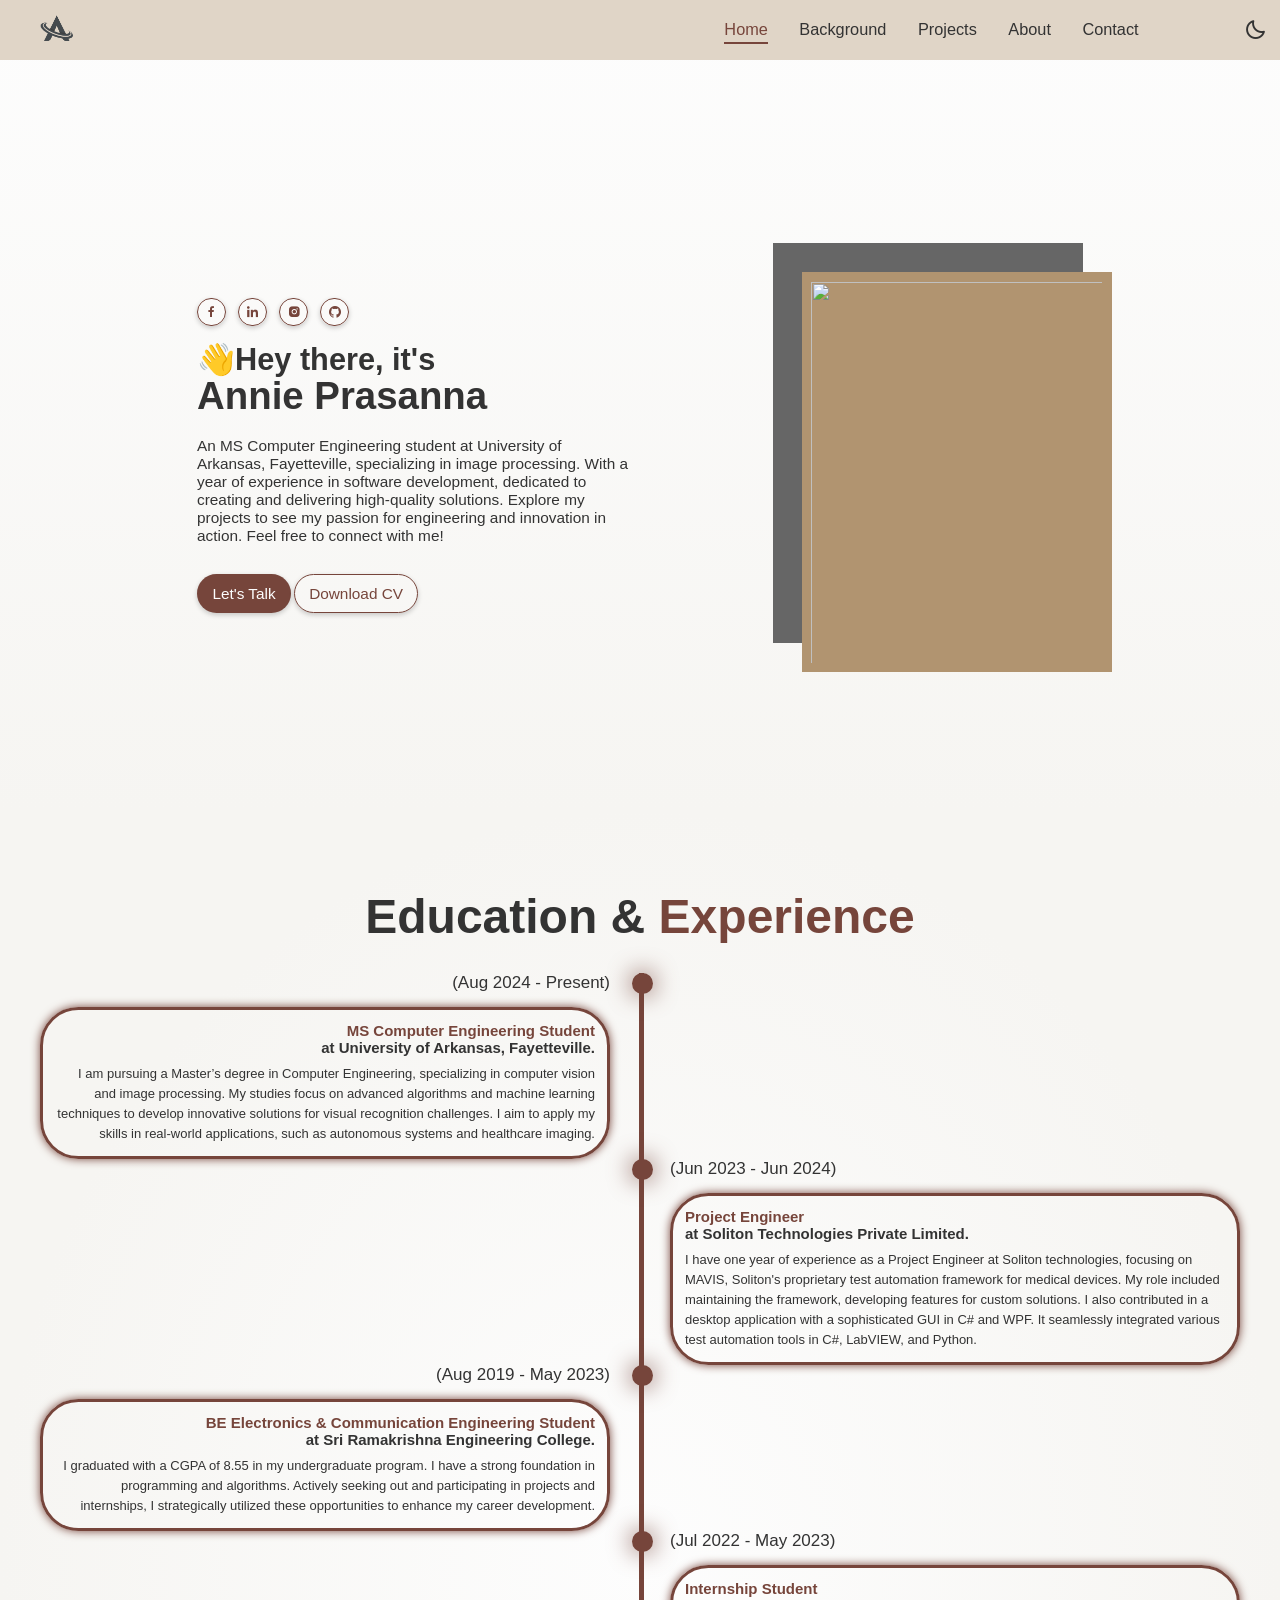
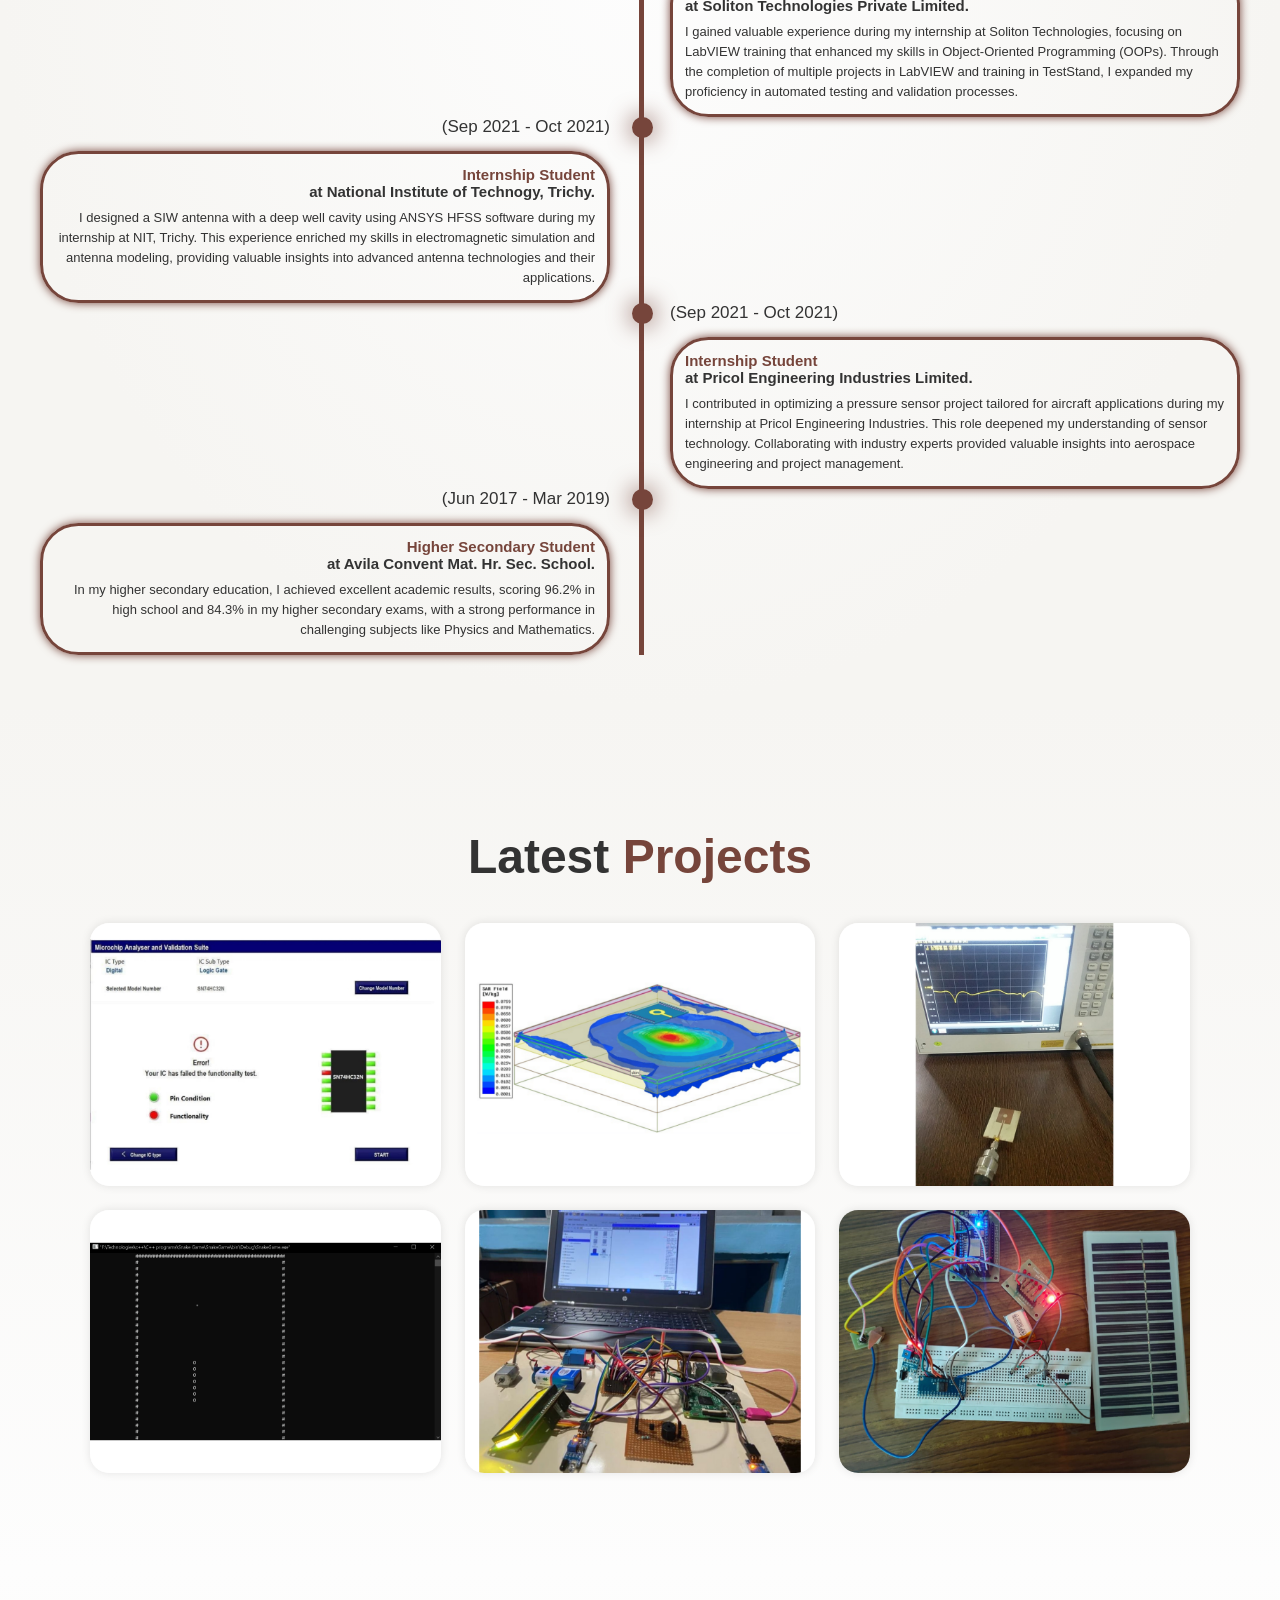
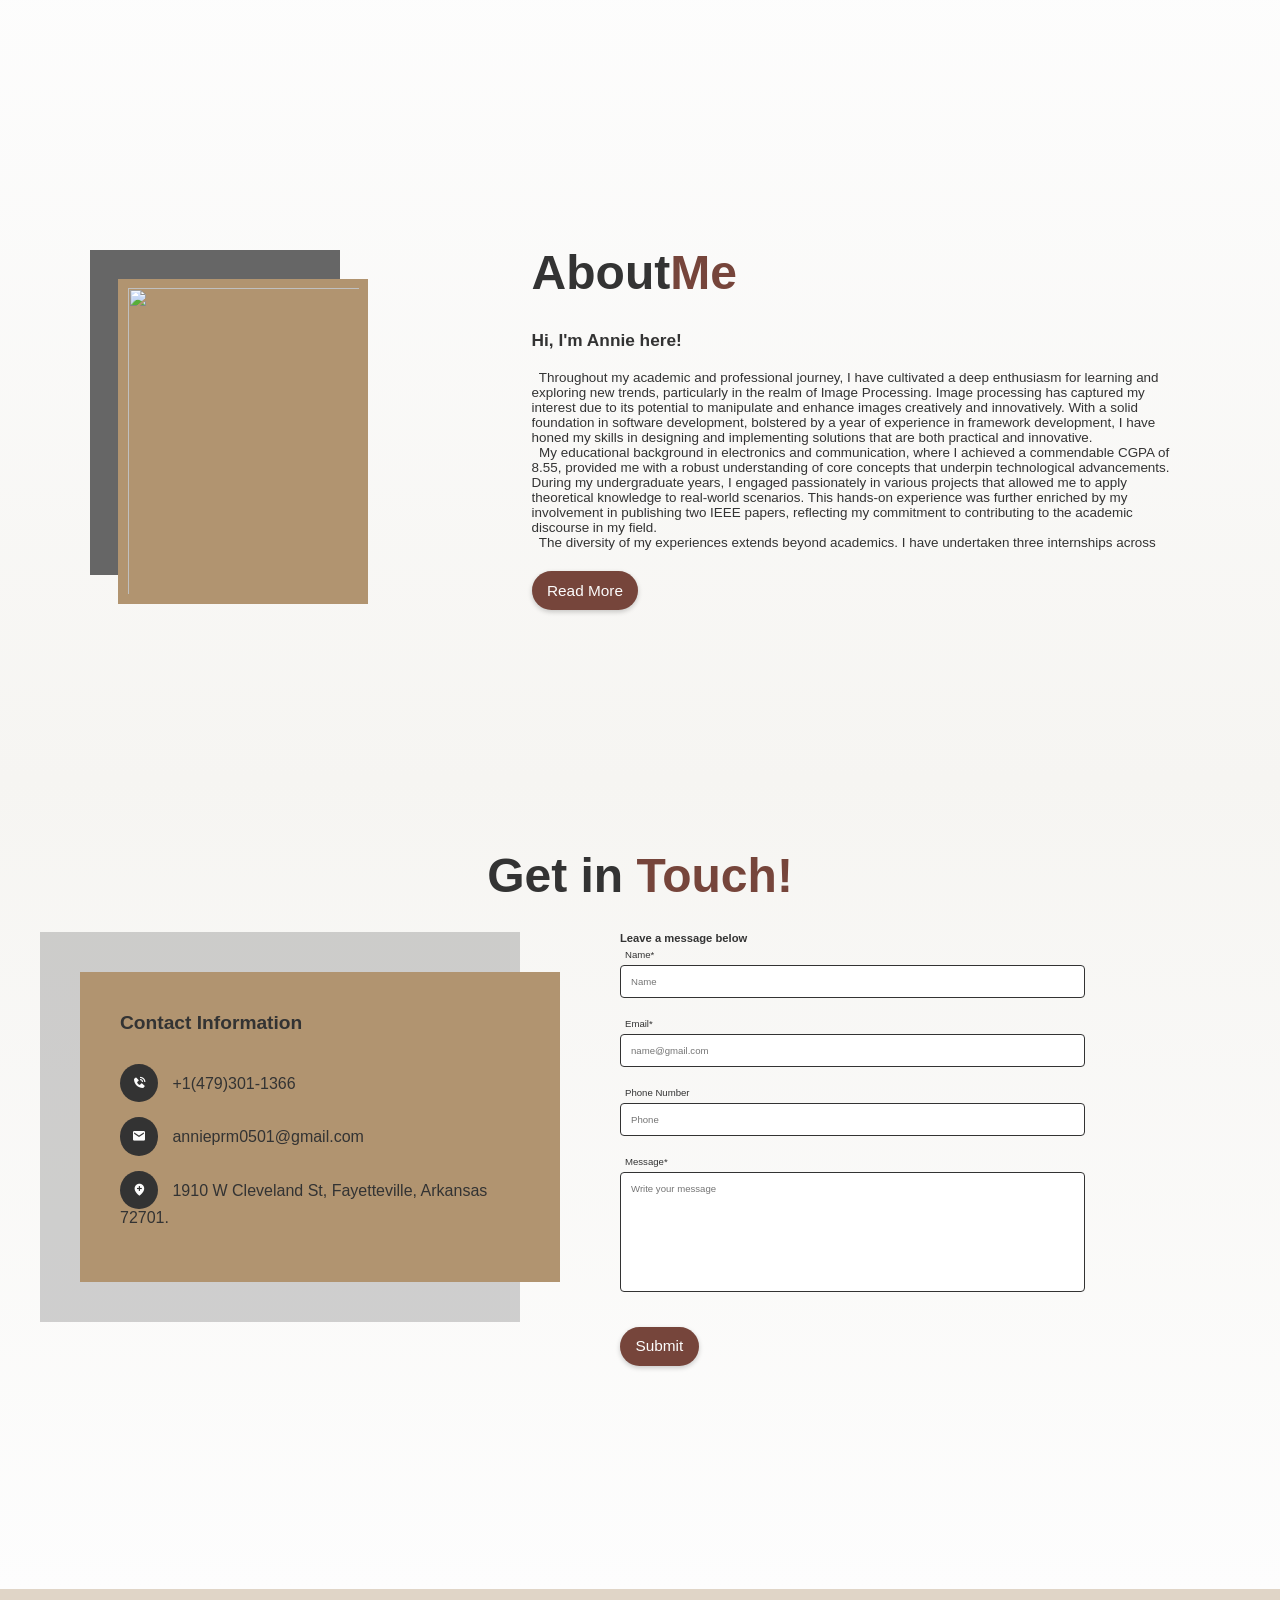
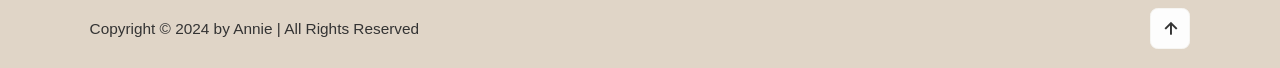
==== commit 78c5aea9: "Updated the colours, responsiveness and information" ====
--- a/Annie_Portfolio.html
+++ b/Annie_Portfolio.html
@@ -12,7 +12,7 @@
             <img class="logo" src="Images/Logo.png">
             <nav class="navBar">
                 <a href="#home" class="active">Home</a>
-                <a href="#qualification">Qualification</a>
+                <a href="#qualification">Background</a>
                 <a href="#projects">Projects</a>
                 <a href="#about">About</a>
                 <a href="#contact">Contact</a>
@@ -43,34 +43,9 @@
                 </p>
                 
                 <a href="#" class="primarybtn">Let's Talk</a>
-                <a href="CV/AnniePrasanna_CV.pdf" download class="secondbtn">Download CV</a>
-
-            </div>
-
-            <div class="profession-container">
-                <div class="profession-box">
-                    <div class="profession"  style="--i:0;">
-                        <i class="bx bx-code-alt"></i>
-                        <h3>C# Developer</h3>
-                    </div>
-                    <div class="profession" style="--i:1;">
-                        <i class="bx bx-cube-alt"></i>
-                        <h3>LabVIEW Developer</h3>
-                    </div>
-                    <div class="profession" style="--i:2;">
-                        <i class="bx bx-code-alt"></i>
-                        <h3>Image Processing</h3>
-                    </div>
-                    <div class="profession" style="--i:3;">
-                        <i class="bx bx-code-alt"></i>
-                        <h3>Antenna Design</h3>
-                    </div>
-
-                    <div class="circle"></div>
-                </div>
-
-                <div class="overlay"></div>
-            </div>
+                <a href="CV/Annie Resume.pdf" download class="secondbtn">Download CV</a>
+
+            </div> 
 
             <div class="home-img">
                 <img src="Images/MyImage.png">
@@ -89,7 +64,7 @@
                         <a target=”_blank” href="https://www.uark.edu/">
                             <h3>MS Computer Engineering Student</h3>
                             <h4>at University of Arkansas, Fayetteville.</h4>
-                            <p>This space is where I share insights and expertise gathered from my journey. Expect thoughtful reflections on journey, updates on my latest projects, and occasional musings on what inspires me. </p>
+                            <p>I am pursuing a Master’s degree in Computer Engineering, specializing in computer vision and image processing. My studies focus on advanced algorithms and machine learning techniques to develop innovative solutions for visual recognition challenges. I aim to apply my skills in real-world applications, such as autonomous systems and healthcare imaging.</p>
                         </a>
                       </div>
                 </div>
@@ -159,7 +134,7 @@
                     <div class="timeline-dot"></div>
                     <div class="timeline-date">(Jun 2017 - Mar 2019)</div>
                     <div class="timeline-content">
-                        <a target=”_blank” href="https://avila.ac.in/"></a>
+                        <a target=”_blank” href="https://avila.ac.in/">
                             <h3>Higher Secondary Student</h3>
                             <h4>at Avila Convent Mat. Hr. Sec. School.</h4>
                             <p>In my higher secondary education, I achieved excellent academic results, scoring 96.2% in high school and 84.3% in my higher secondary exams, with a strong performance in challenging subjects like Physics and Mathematics.</p>
@@ -186,15 +161,15 @@
                     <img src="Images/Project 3 Image.png" alt="Project 3 Image" class="project-image">
                     <div class="project-info">
                         <h3 class="project-title">Biosensing antenna for seizure detection</h3>
-                        <p>A brief description of the project goes here. This description provides an overview of the project's goals and outcomes.</p>
+                        <p>Developed a design for seizure detection device which uses a microstrip patch antenna as a biosensor. The antenna detects changes in muscle permittivity as the base for detecting seizures.</p>
                         <!-- <a href="https://example.com"><i class="bx bx-link-external"></i></a> -->
                     </div>
                 </div>
                 <div class="project-card">
                     <img src="Images/Project 4 Image.jpeg" alt="Project 4 Image" class="project-image">
                     <div class="project-info">
-                        <h3 class="project-title">Biosensing antenna for seizure detection</h3>
-                        <p>A brief description of the project goes here. This description provides an overview of the project's goals and outcomes.</p>
+                        <h3 class="project-title">Design and analysis of antenna for 5G application</h3>
+                        <p>An efficient antenna is designed using ANSYS HFSS tool  is simulated, optimized, and fabricated.</p>
                         <!-- <a href="https://example.com"><i class="bx bx-link-external"></i></a> -->
                     </div>
                 </div>
@@ -221,7 +196,7 @@
                         <p>A model that implements an energy-efficient power generating system that automates street lights based on the traffic density.</p>
                         <a target=”_blank” href="https://ieeexplore.ieee.org/document/9418389"><i class="bx bx-link-external"></i></a>
                     </div>
-                </di    v>
+                </div>
             </div>
         </section>
 
@@ -267,7 +242,7 @@
                     <ul class="info-details">
                         <li>
                             <i class='bx bxs-phone-call' ></i>
-                            <a href="#">(+91) 9600-940-482</a>
+                            <a href="#">+1(479)301-1366</a>
                         </li>
                         <li>
                             <i class='bx bxs-envelope'></i>
@@ -275,7 +250,7 @@
                         </li>
                         <li>
                             <i class='bx bxs-location-plus' ></i>
-                            <a href="#">4, Silver Nagar, TVS Nagar, Coimbatore, Tamil Nadu, India.</a>
+                            <a href="#">1910 W Cleveland St, Fayetteville, Arkansas 72701.</a>
                         </li>
                     </ul>
                 </div>
--- a/Annie_Portfolio_Style.css
+++ b/Annie_Portfolio_Style.css
@@ -11,18 +11,19 @@
 :root{
     --bg-color: #fdfdfd;
     --text-color: #333;
-    --main-color: #d6c070;
-    --second-color: #65558F;
-    --header-color: #f5efdc;
+    --main-color: #F6F5F2;
+    --second-color: #76453B;
+    --header-color: #e0d5c7;
     --shadow-color: rgba(0,0,0,.2);
-    --overlay-color: #d6c070;    
+    --popup-color: #666;
+    --imgbg-color: #B19470;
 }
 
 .dark-mode{
     --bg-color: #121212;
     --text-color: #fdfdfd;
     --main-color: #1d1b1b;
-    --second-color: #65558F;
+    --second-color: #76453B;
     --header-color: #181818;
     --shadow-color: rgba(0,0,0,.7);
     --overlay-color: #1d1b1b;
@@ -118,7 +119,7 @@
 }
 
 section{    
-    min-height: 100vh;
+    min-height: 85vh;
     padding: 10rem 7% 2rem;
 }
 
@@ -126,11 +127,13 @@
 .home{
     display: flex;
     align-items: center;
+    justify-content: center;
     background: linear-gradient(180deg, var(--bg-color) 0%, var(--main-color) 100%);
 }
 
 .home .home-content{
-    max-width: 40rem;
+    max-width: 50rem;
+    margin-right: 10rem;
 }
 
 .home-content h3{
@@ -210,108 +213,20 @@
     border-color: var(--second-color);
 }
 
-.home .profession-container{
-    position: absolute;
-    top: 50%;
-    right: 0;
-    transform: translateY(-50%);
-    width: 768px;
-    height: 768px;
-    overflow: hidden;
+.home-img{
+    background-color: var(--popup-color);
+    height: 325px;
+    width: 250px;
+    padding: 3rem;
+    position: relative;
+}
+
+.home-img img{
     pointer-events: none;
-}
-
-.home .profession-container .profession-box{
-    position: absolute;
-    top: 0;
-    right: 0;
-    width: 768px;
-    height: 768px;
-    border-radius: 50%;
-    display: flex;
-    justify-content: center;
-    align-items: center;
-    animation: professionRotate 13s ease-out infinite;
-}
-
-@keyframes professionRotate {
-    0%,20%{
-        transform: rotate(0deg);
-    }
-    25%,45%{
-        transform: rotate(-90deg);
-    }
-    50%,70%{
-        transform: rotate(-180deg);
-    }
-    75%,95%{
-        transform: rotate(-270deg);
-    }
-    100%{
-        transform: rotate(-360deg);
-    }
-}
-
-.home .profession-box .profession{
-    position: absolute;
-    left: 0;
-    display: flex;
-    align-items: center;
-    flex-direction: column;
-    color: var(--second-color);
-    transform: rotate(calc(360deg/4 *var(--i)));
-    transform-origin: 384px;
-    /* background: linear-gradient(180deg, #ede0bb 0%, #e8d8a6 100%); */
-    padding: 13px 0;
-    border-radius: 50%;
-}
-
-.home .profession-box .profession:nth-child(1) i{
-    margin-left: 15px;
-}
-
-.home .profession-box .profession:nth-child(2),
-.home .profession-box .profession:nth-child(4){
-    padding-bottom: 20px;
-}
-
-.home .profession i{
-    font-size: 3.8rem;
-}
-
-.home .profession h3{
-    font-size: 3rem;
-    line-height: 1;
-    font-weight: 600;
-}
-
-.home .profession-box .circle{
-    width: 560px;
-    height: 560px;
-    /* border: 3px solid var(--second-color); */
-    border-radius: 50%;
-}
-
-.home .profession-container .overlay{
-    position: absolute;
-    top: 0;
-    right: 0;
-    width: 0;
-    height: 0;
-    border-top: 384px solid var(--overlay-color);
-    border-right: 384px solid var(--overlay-color);
-    border-bottom: 384px solid var(--overlay-color);
-    border-left: 384px solid transparent;
-    border-radius: 50%;
-}
-
-.home-img img{
-    position: absolute;
-    bottom: 0;
-    right: 0;
-    pointer-events: none;
-    height: 560px;
-    width: 440px;
+    height: 325px;
+    width: 250px;
+    padding: 1rem;
+    background-color: var(--imgbg-color);
 }
 
 .heading{
@@ -517,10 +432,20 @@
     background: linear-gradient(180deg, var(--bg-color) 0%, var(--main-color) 100%);;
 }
 
+.about-img{
+    background-color: var(--popup-color);
+    height: 325px;
+    width: 250px;
+    padding: 3rem;
+    position: relative;
+}
+
 .about-img img{
-    width: 40vw;
     pointer-events: none;
-    height: 50vw;
+    height: 325px;
+    width: 250px;
+    padding: 1rem;
+    background-color: var(--imgbg-color);
 }
 
 .about-content h2{
@@ -605,7 +530,7 @@
     height: 100%;
     padding: 40px;
     display: block;
-    background-color: var(--main-color);
+    background-color: var(--imgbg-color);
     color: var(--bg-color);
 }
 
@@ -618,7 +543,7 @@
 .contact .info-subtitle {
     font-size: 1.2rem;
     margin-bottom: 30px;
-    color: #666;
+    color: var(--popup-color);
     font-weight: 300;
     letter-spacing: 0.5px;
 }
@@ -675,7 +600,7 @@
     width: 75%;
     padding: 10px;
     font-size: 1rem;
-    border: 1px solid var(--bg-color);
+    border: 1px solid var(--text-color);
     border-radius: 4px;
 }
 
@@ -719,7 +644,7 @@
     align-items: center;
     flex-wrap: wrap;
     padding: 2rem 7%;
-    background-color: var(--main-color);
+    background-color: var(--header-color);
 }
 
 .footer-text p{
@@ -749,40 +674,29 @@
 }
 
 /* Responsive styles */
-@media (max-width: 1200px) {
+@media (max-width: 1920px) {
     html{
-        font-size: 55%;
-    }
-
-    .home .profession-container{
-        height: 85.8rem;
-    }
-
-    .home .profession-container .profession-box{
-        right: -12rem;
-        height: 85.8rem;
-    }
-
-    .home .profession-container .overlay{
-        right: -9rem;
-    }
-
+        font-size: 65%;
+    }
+    section{    
+        min-height: 90vh;
+    }
+    .home-img img{
+        height: 400px;
+        width: 310px;
+    }
+    .home-img{
+        height: 400px;
+        width: 310px;
+    }
+}
+
+@media (max-width: 1280px) {
+    html{
+        font-size: 60%;
+    }
     .home-content h1 {
         font-size: 4rem;
-    }
-
-    .home-content p {
-        font-size: 1.4rem;
-    }
-
-    .home-content .social-media a {
-        width: 2.5rem;
-        height: 2.5rem;
-        font-size: 1.2rem;
-    }
-
-    .primarybtn, .secondbtn {
-        font-size: 1.4rem;
     }
 
     .timeline-date{
@@ -813,12 +727,7 @@
     }
 
     .about {
-        gap: 2rem;
-    }
-
-    .about-img img {
-        width: 30vw;
-        height: 40vw;
+        gap: 20rem;
     }
 
     .about-content h3 {
@@ -843,14 +752,6 @@
 
     section{
         padding: 10rem 3% 2rem;
-    }
-
-    .home .protfolio-container .profession-box{
-        right: -22rem;
-    }
-
-    .home .profession-container .overlay{
-        right: -15rem;
     }
 
     .contact .box {
@@ -870,28 +771,32 @@
 }
 
 @media(max-width:991px){
+    html{
+        font-size: 50%;
+    }
     .home .home-content{
+        margin-right: 10rem;
         max-width: 50rem;
     }
-
-    .home .profession-container .profession-box{
-        right: -45rem;
-    }
-
-    .home .profession-container .overlay{
-        right: -39.5rem;
-    }
-
+    .home-img{
+        height: 250px;
+        width: 200px;
+        padding: 3rem;
+    }  
     .home-img img{
-        display: none;
-    }
-
+        height: 250px;
+        width: 200px;
+    }
     footer{
         padding: 2rem 3%;
     }
 }
 
 @media (max-width: 768px) {
+
+    section{
+        min-height: 0;
+    }
 
     #menu-icon{
         display: block;
@@ -905,6 +810,12 @@
         margin-bottom: .1rem;
     }
 
+    .home-img{
+        display: none;
+    }  
+    .home-img img{
+        display: none;
+    }
     .navBar{
         position: absolute;
         top: 100%;
@@ -948,8 +859,9 @@
     }
 
     .home{
-        padding: 0 3% 23rem;
+        padding: 10rem;
         justify-content: center;
+        align-items: center;
         text-align: center;
     }
 
@@ -958,66 +870,11 @@
     }
 
     .home-content h1{
-        font-size: 5rem;
+        font-size: 4rem;
     }
 
     .home-content .social-media a{
         margin: 2.5rem .75rem 3rem;
-    }
-
-    .home .profession-container{
-        left: 0;
-        width: 100%;
-        height: 100%;
-    }
-
-    .home .profession-container .profession-box{
-        position: fixed;
-        top: 60%;
-        left: 0;
-        border-radius: 0;
-        width: 100%;
-    }
-
-    .home .profession-box .profession{
-        padding: 0 13px;
-        left: auto;
-        transform-origin: 0;
-    }
-
-    .home .profession-box .profession:nth-child(1){
-        transform: rotate(-90deg) translate(-120px, -210px);
-    }
-
-    .home .profession-box .profession:nth-child(1) i{
-        margin-right: 0;
-    }
-
-    .home .profession-box .profession:nth-child(2){
-        transform: rotate(0deg) translate(0px, -335px);
-    }
-
-    .home .profession-box .profession:nth-child(3){
-        transform: rotate(90deg) translate(-115px, -450px);
-    }
-
-    .home .profession-box .profession:nth-child(4){
-        transform: rotate(180deg) translate(-220px, -335px);
-    }
-
-    .home .profession-box .circle{
-        position: fixed;
-        width: 670px;
-        height: 670px;
-        z-index: -1;
-    }
-
-    .home .profession-container .overlay{
-        position: fixed;
-        top: 70rem;
-        left:50%;
-        transform: rotate(90deg) translate(-50%, 50%) scaleY(3);
-        border-width: 23.9rem;
     }
 
     .timeline-content{
@@ -1053,12 +910,18 @@
     .about-content h2 {
         text-align: center;
     }
+    .about {
+        gap: 5rem;
+    }
+    .about-img{
+        height: 300px;
+        width: 220px;
+    }
+    
     .about-img img{
-        width: 30vw;
-        height: 40vw;
-        margin-top: 2rem;
-    }
-
+        height: 300px;
+        width: 220px;
+    }
     .contact .info-title {
         font-size: 1.5rem;
     }
@@ -1088,9 +951,37 @@
         height: 100px;
     }
 }
+/* std */
+@media (max-width: 610px) {
+    html{
+        font-size: 40%;
+    }
+    .home-content h1{
+        font-size: 3rem;
+    }
+    .about-img{
+        height: 275px;
+        width: 200px;
+    }
+    
+    .about-img img{
+        height: 275px;
+        width: 200px;
+    }
+}
 
 @media (max-width: 576px) {
 
+    .about-img{
+        height: 200px;
+        width: 150px;
+    }
+    
+    .about-img img{
+        height: 200px;
+        width: 150px;
+    }
+    
     .contact {
         padding: 20px 0;
     }
@@ -1115,9 +1006,8 @@
 
 @media(max-width: 450px){
     html{
-        font-size: 50%;
-    }
-
+        font-size: 30%;
+    }
     #darkMode-icon{
         right: 6rem;
     }
@@ -1125,22 +1015,7 @@
     .home{
         padding: 0 3% 30rem ;
     }
-
-    .home .profession-box .profession:nth-child(1){
-        transform: rotate(-90deg) translate(-110px, -220px);
-    }
-
-    .home .profession-box .profession:nth-child(2){
-        transform: rotate(0deg) translate(5px, -335px);
-    }
-
-    .home .profession-box .profession:nth-child(3){
-        transform: rotate(90deg) translate(-105px, -440px);
-    }
-
-    .home .profession-box .profession:nth-child(4){
-        transform: rotate(180deg) translate(-210px, -335px);
-    }
+    
 }
 
 @media (max-width: 365px){
@@ -1156,4 +1031,5 @@
         text-align: center;
         margin-top: 2rem;
     }
-}+}
+
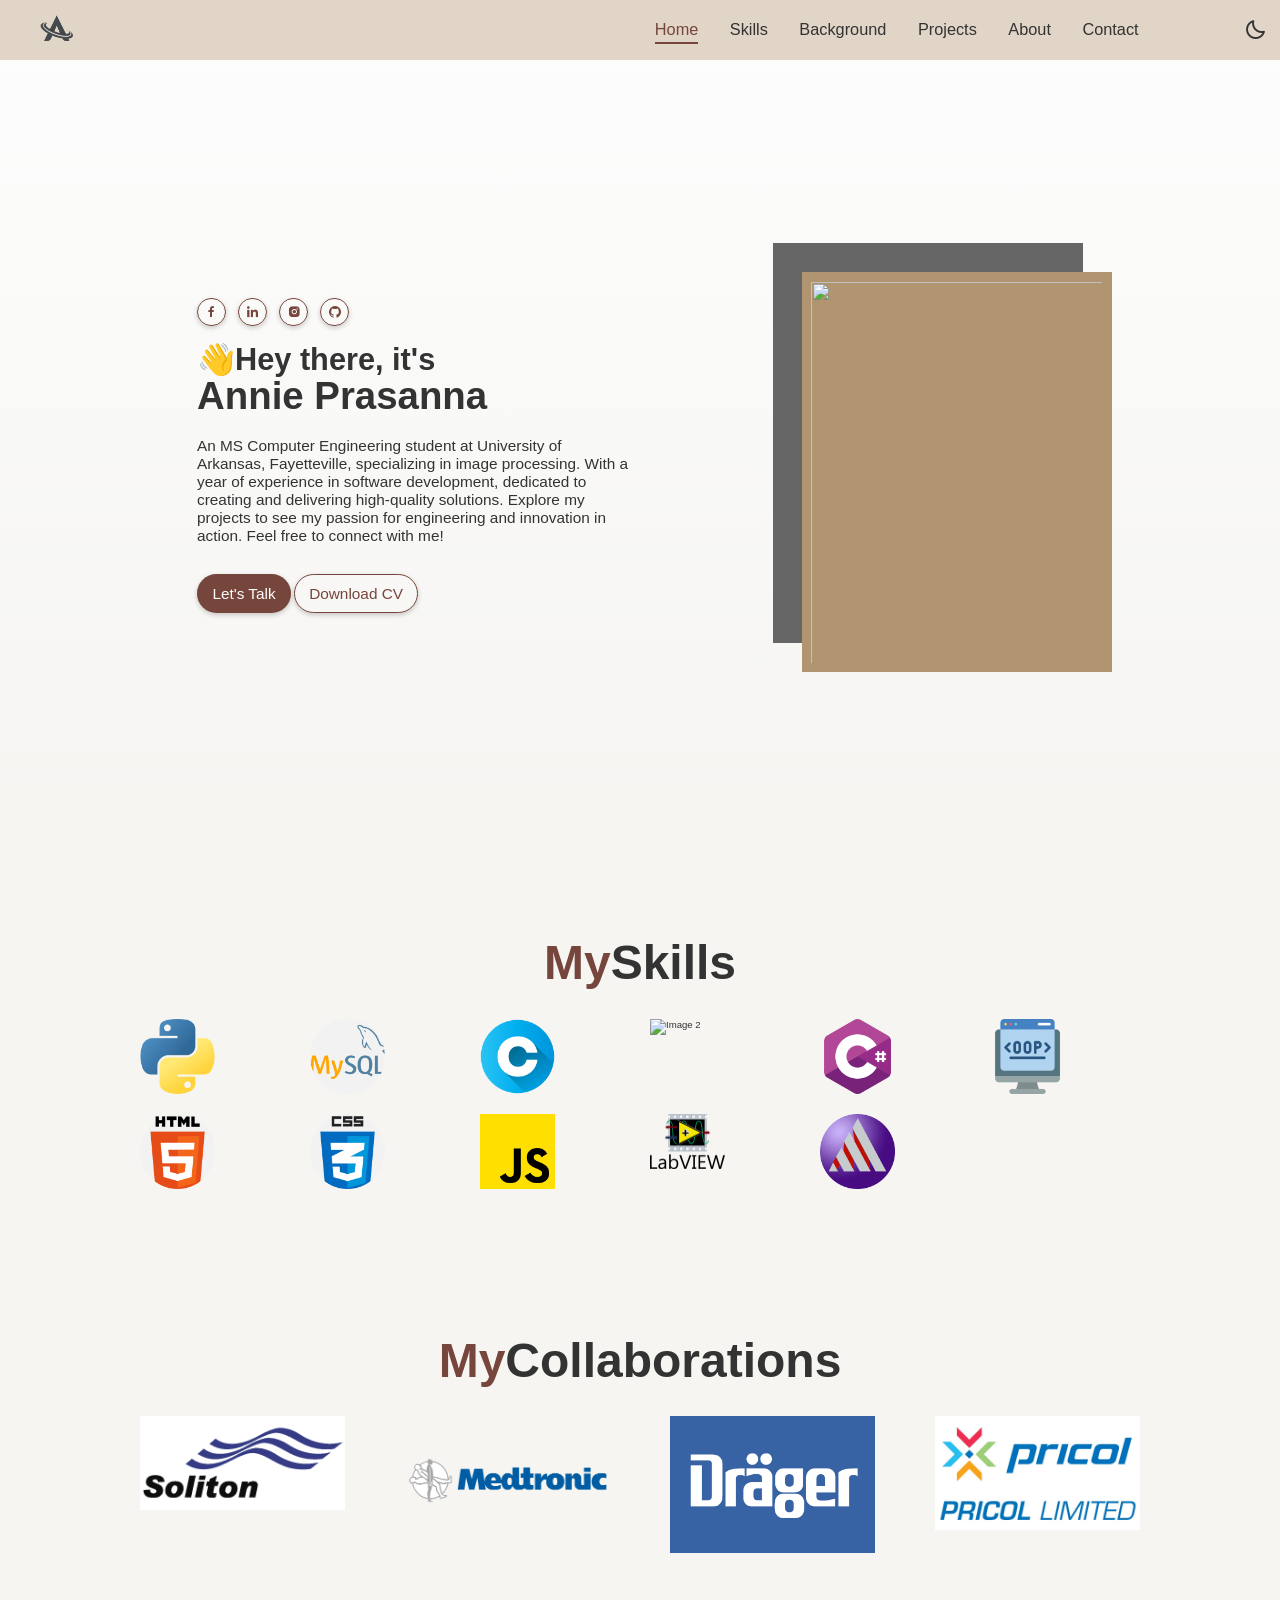
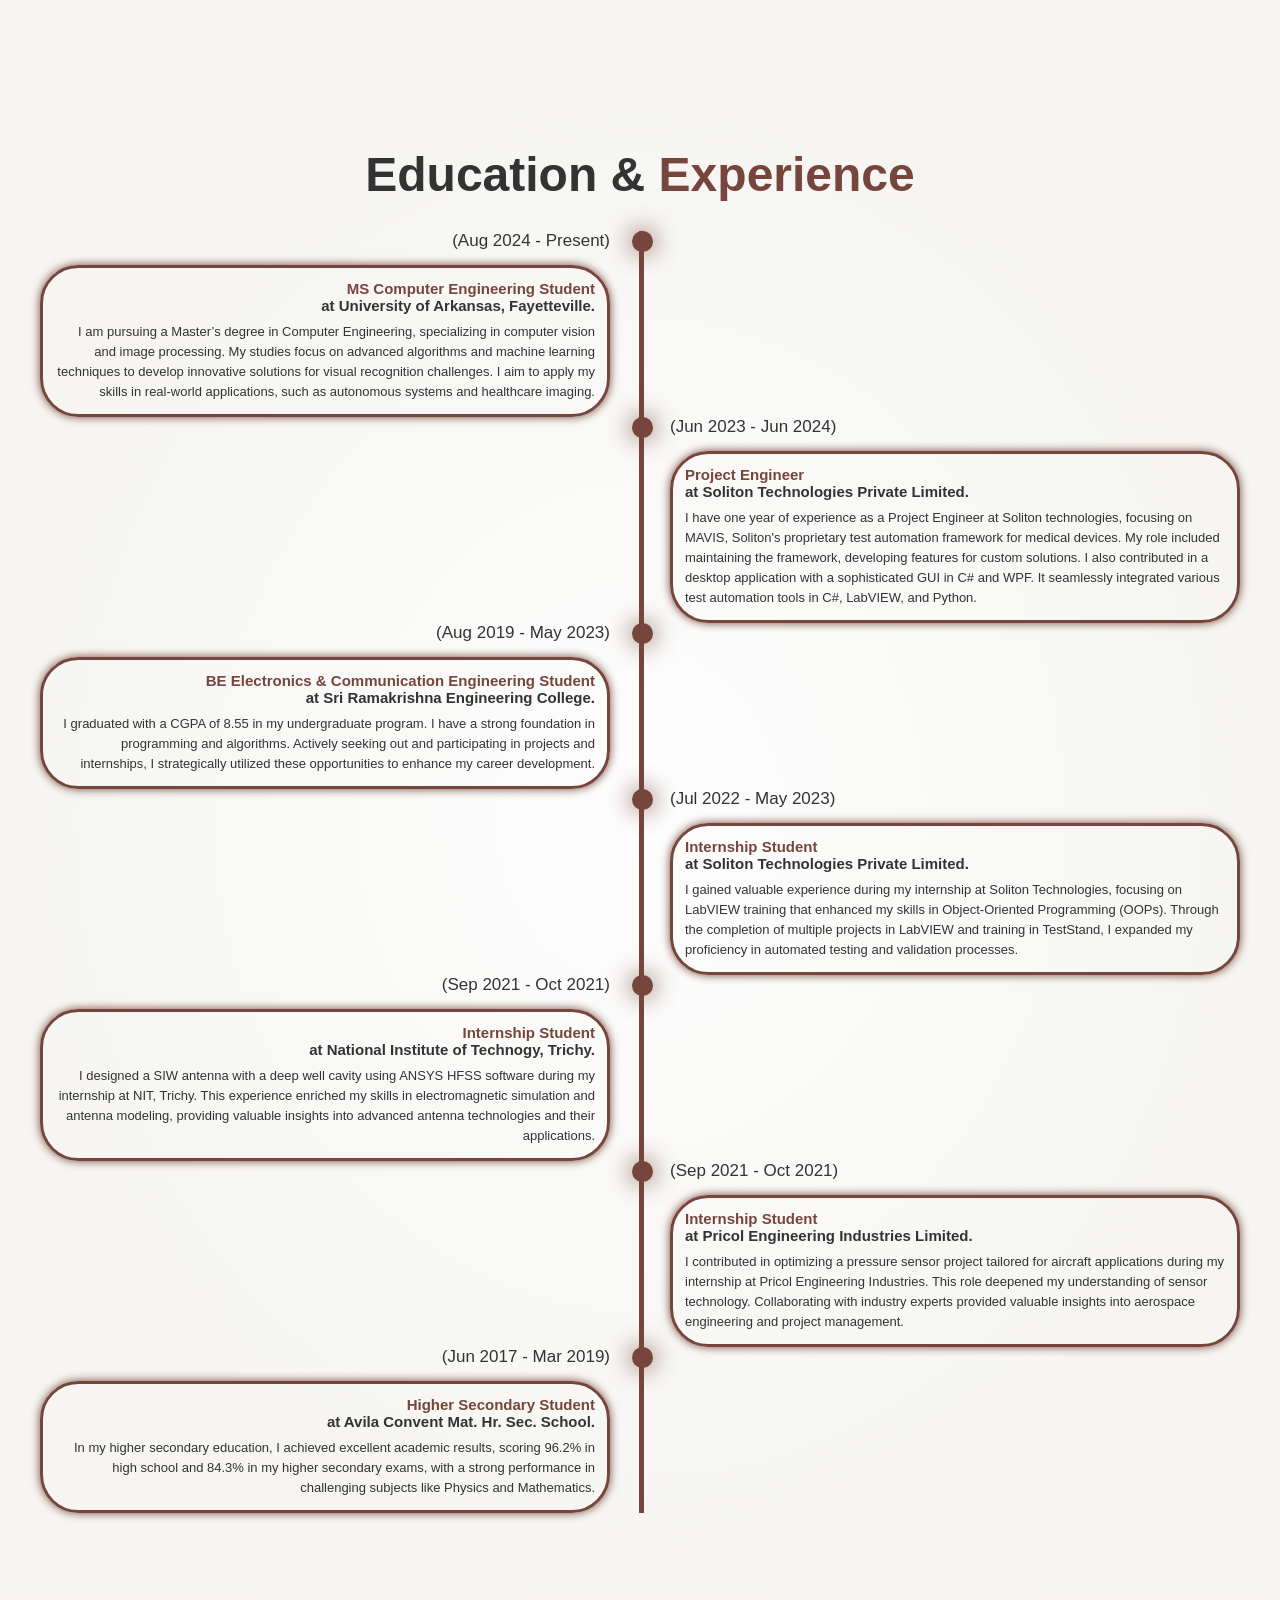
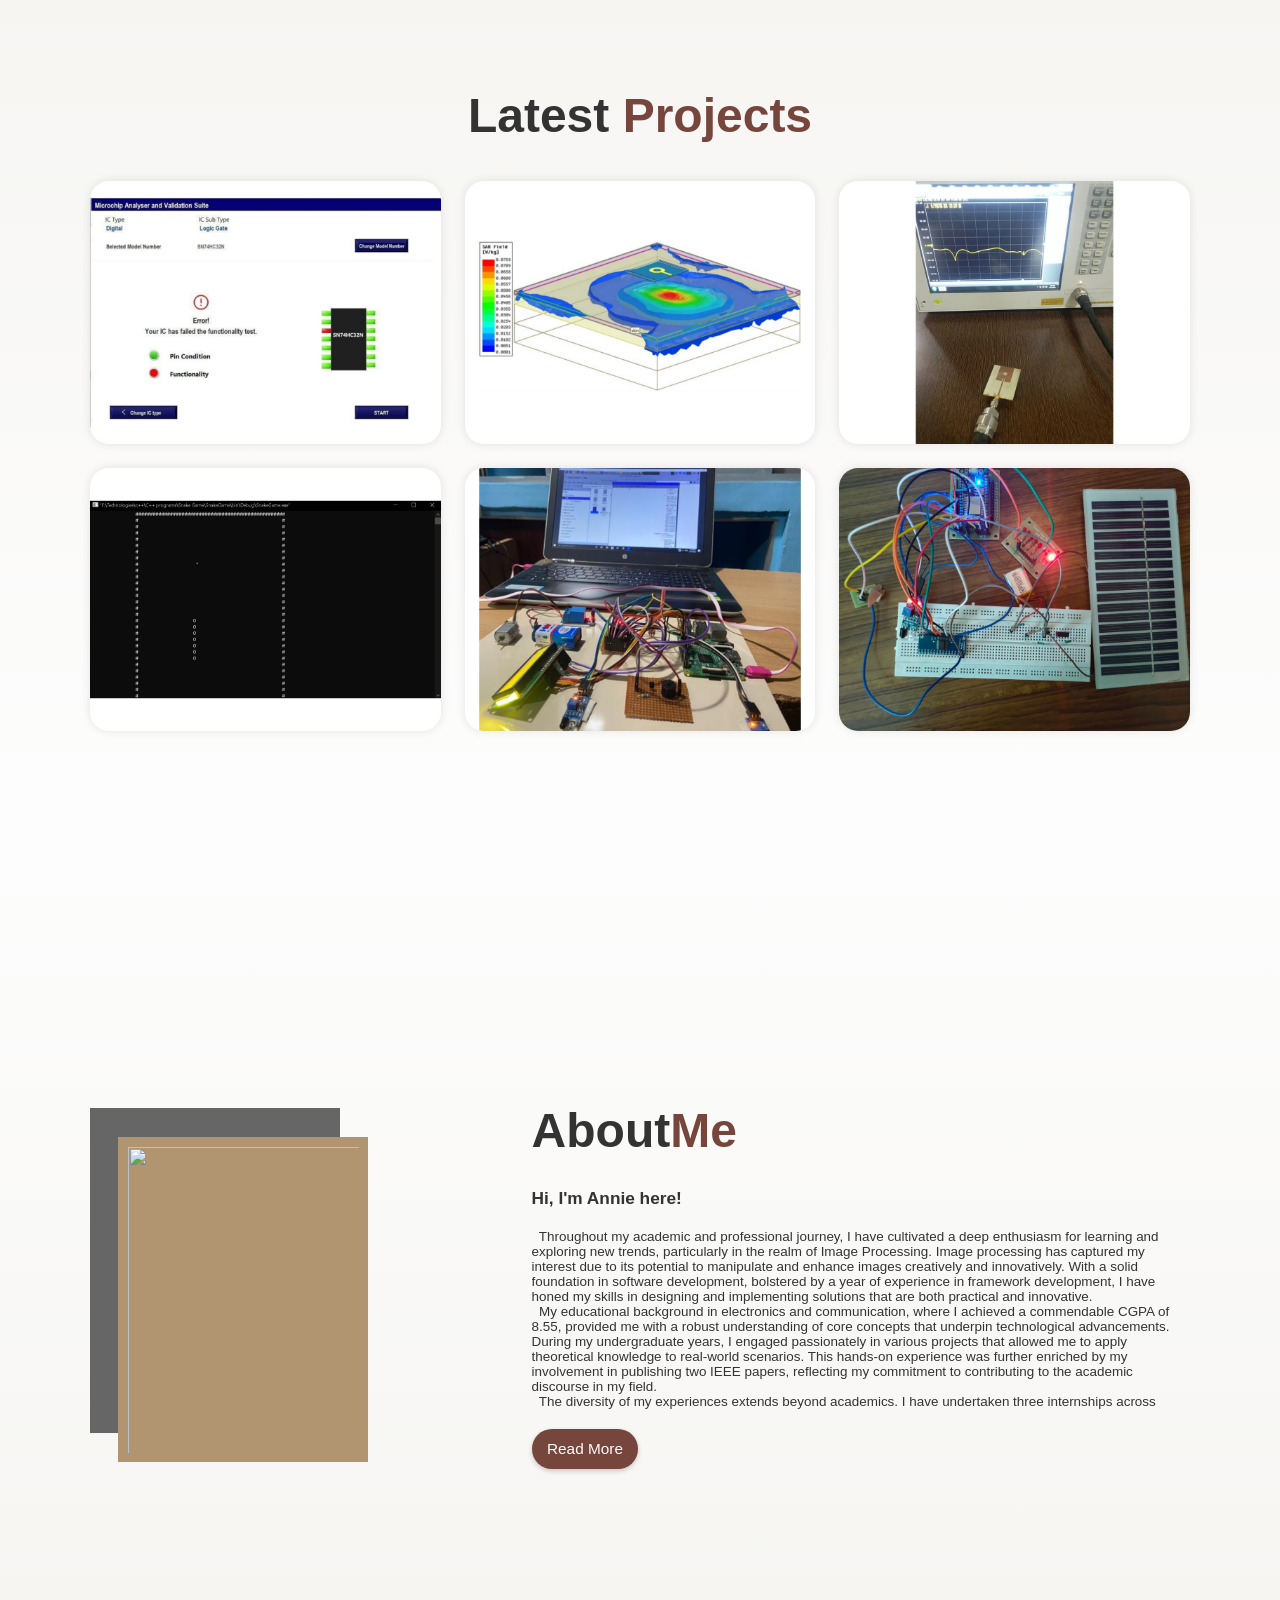
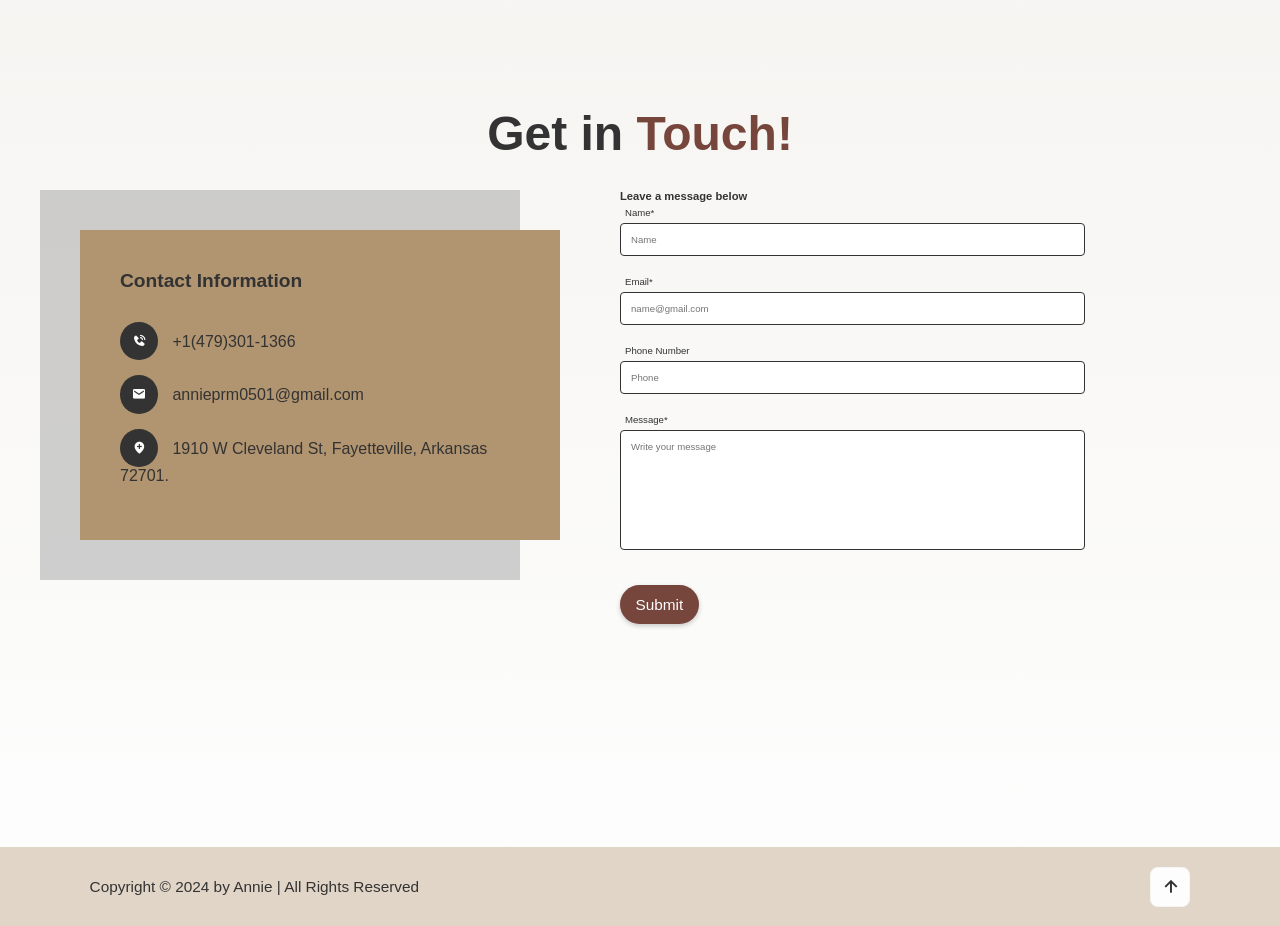
==== commit a8c2ee52: "Added skills section" ====
--- a/Annie_Portfolio.html
+++ b/Annie_Portfolio.html
@@ -4,6 +4,7 @@
         <title>Annie Prasanna</title>
         <link rel="stylesheet" href="Annie_Portfolio_Style.css"/>
         <link href='https://unpkg.com/boxicons@2.1.4/css/boxicons.min.css' rel='stylesheet'>
+        <meta name="viewport" content="width=device-width, initial-scale=1.0">
     </head>
     <body>
 
@@ -12,6 +13,7 @@
             <img class="logo" src="Images/Logo.png">
             <nav class="navBar">
                 <a href="#home" class="active">Home</a>
+                <a href="#skills" >Skills</a>
                 <a href="#qualification">Background</a>
                 <a href="#projects">Projects</a>
                 <a href="#about">About</a>
@@ -52,6 +54,35 @@
             </div>
         </section>
         
+        <!-- skills section -->
+        <section class="skills" id="skills">
+            <h1 class="heading"><span>My</span>Skills</h2>
+            <div class="skills_container">
+                <div class="skills_grid">
+                    <img src="Images/python.png" alt="Image 8">
+                    <img src="Images/mysql.png" alt="Image 9">
+                    <img src="Images/c.png" alt="Image 1">
+                    <img src="Images/c++.png" alt="Image 2">
+                    <img src="Images/c-sharp.png" alt="Image 3">
+                    <img src="Images/oops.png" alt="Image 10">
+                    <img src="Images/html-5.png" alt="Image 4">
+                    <img src="Images/css.png" alt="Image 5">
+                    <img src="Images/js.png" alt="Image 6">
+                    <img src="Images/labview.png" alt="Image 7">
+                    <img src="Images/hfss.png" alt="Image 11">                    
+                </div>
+            </div>
+            <h1 class="heading"><span>My</span>Collaborations</h2>
+                <div class="collaboration_container">
+                    <div class="collaboration_grid">
+                        <img src="Images/soliton.png" alt="Image 1">
+                        <img src="Images/Medtronic-Logo.png" alt="Image 2">
+                        <img src="Images/drager-logo.jpg" alt="Image 3">
+                        <img src="Images/PRICOL Limited.jpg" alt="Image 4">
+                    </div>
+                </div>
+        </section>
+
         <!-- qualification section -->
         <section class="qualification" id="qualification">
             <h1 class="heading">Education & <span>Experience</span></h2>
--- a/Annie_Portfolio_Style.css
+++ b/Annie_Portfolio_Style.css
@@ -233,6 +233,53 @@
     font-size: 5rem;
     text-align: center;
     margin: 3rem 0;
+}
+
+.skills{
+    background-color: var(--main-color);
+    margin: 0;
+}
+.skills_container {
+    display: flex;
+    justify-content: center; /* Center the grid */
+    align-items: center; /* Center vertically if needed */
+    margin-bottom: 15rem;
+
+}
+
+.skills_grid {
+    display: grid;
+    grid-template-columns: repeat(auto-fill, minmax(150px, 1fr)); /* Responsive columns */
+    gap: 20px; /* Space between images */
+    max-width: 1000px; /* Optional: Set a max width for the grid */
+    width: 100%; /* Allow grid to take full width */
+}
+
+.skills_grid img {
+    width:50%; /* Make images responsive */
+    height: auto; /* Maintain aspect ratio */
+    object-fit: cover; /* Cover the area while maintaining aspect ratio */
+}
+
+.collaboration_container {
+    display: flex;
+    justify-content: center; /* Center the grid */
+    align-items: center; /* Center vertically if needed */
+    margin-bottom: 10rem;
+}
+
+.collaboration_grid {
+    display: grid;
+    grid-template-columns: repeat(auto-fill, minmax(200px, 1fr)); /* Responsive columns */
+    gap: 60px; /* Space between images */
+    max-width: 1000px; /* Optional: Set a max width for the grid */
+    width: 100%; /* Allow grid to take full width */
+}
+
+.collaboration_grid img {
+    width:100%; /* Make images responsive */
+    height: auto; /* Maintain aspect ratio */
+    object-fit: cover; /* Cover the area while maintaining aspect ratio */
 }
 
 /* qualification section style */
@@ -754,6 +801,10 @@
         padding: 10rem 3% 2rem;
     }
 
+    .collaboration_grid {
+        grid-template-columns: repeat(auto-fill, minmax(175px, 1fr)); /* Responsive columns */
+    }
+
     .contact .box {
         flex-direction: column;
     }
@@ -774,6 +825,16 @@
     html{
         font-size: 50%;
     }
+
+    .skills_grid {
+        grid-template-columns: repeat(auto-fill, minmax(100px, 1fr)); /* Responsive columns */
+    }
+
+    .collaboration_grid {
+        grid-template-columns: repeat(auto-fill, minmax(150px, 1fr)); /* Responsive columns */
+        gap:55px;
+    }
+
     .home .home-content{
         margin-right: 10rem;
         max-width: 50rem;
@@ -877,6 +938,11 @@
         margin: 2.5rem .75rem 3rem;
     }
 
+    .collaboration_grid {
+        grid-template-columns: repeat(auto-fill, minmax(125px, 1fr)); /* Responsive columns */
+        gap:50px;
+    }
+
     .timeline-content{
         padding: 12px 12px;        
     }
@@ -959,6 +1025,16 @@
     .home-content h1{
         font-size: 3rem;
     }
+
+    .skills_grid {
+        grid-template-columns: repeat(auto-fill, minmax(75px, 1fr)); /* Responsive columns */
+    }
+
+    .collaboration_grid {
+        grid-template-columns: repeat(auto-fill, minmax(100px, 1fr)); /* Responsive columns */
+        gap:30px;
+    }
+
     .about-img{
         height: 275px;
         width: 200px;
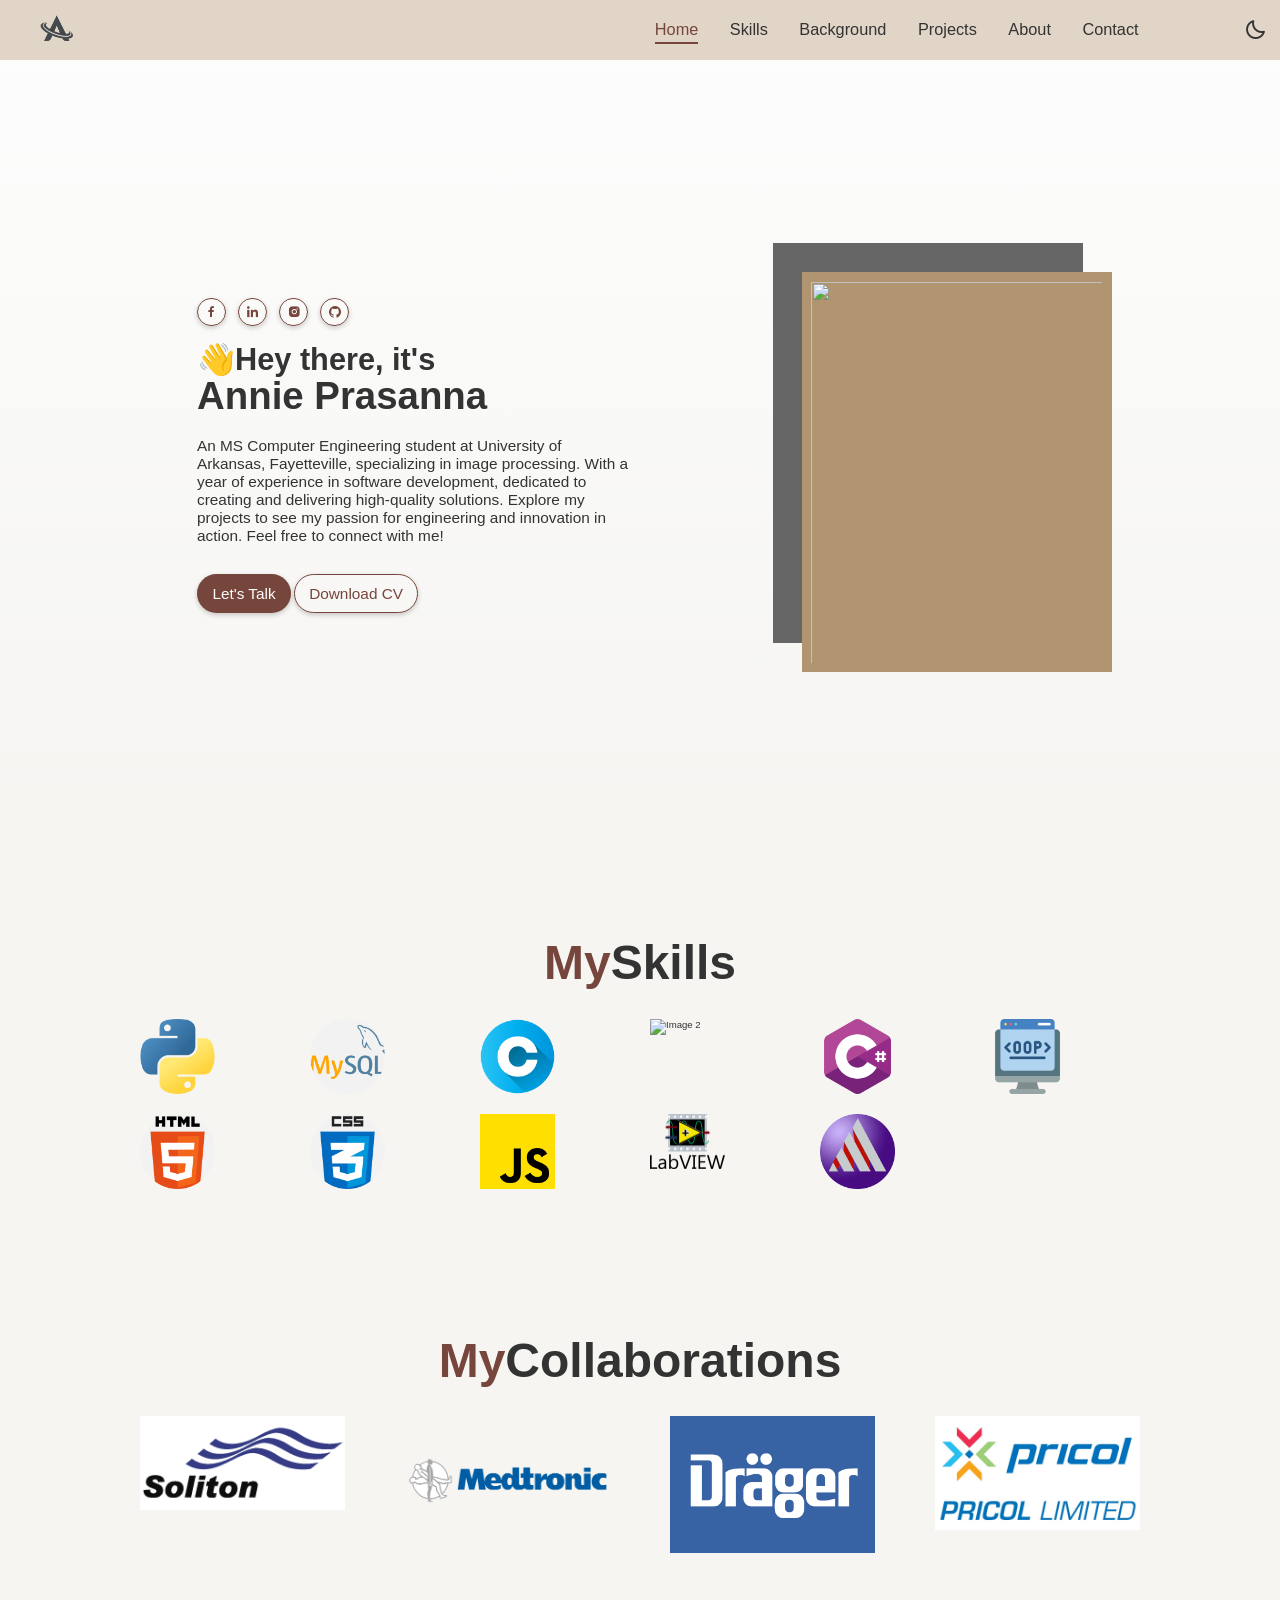
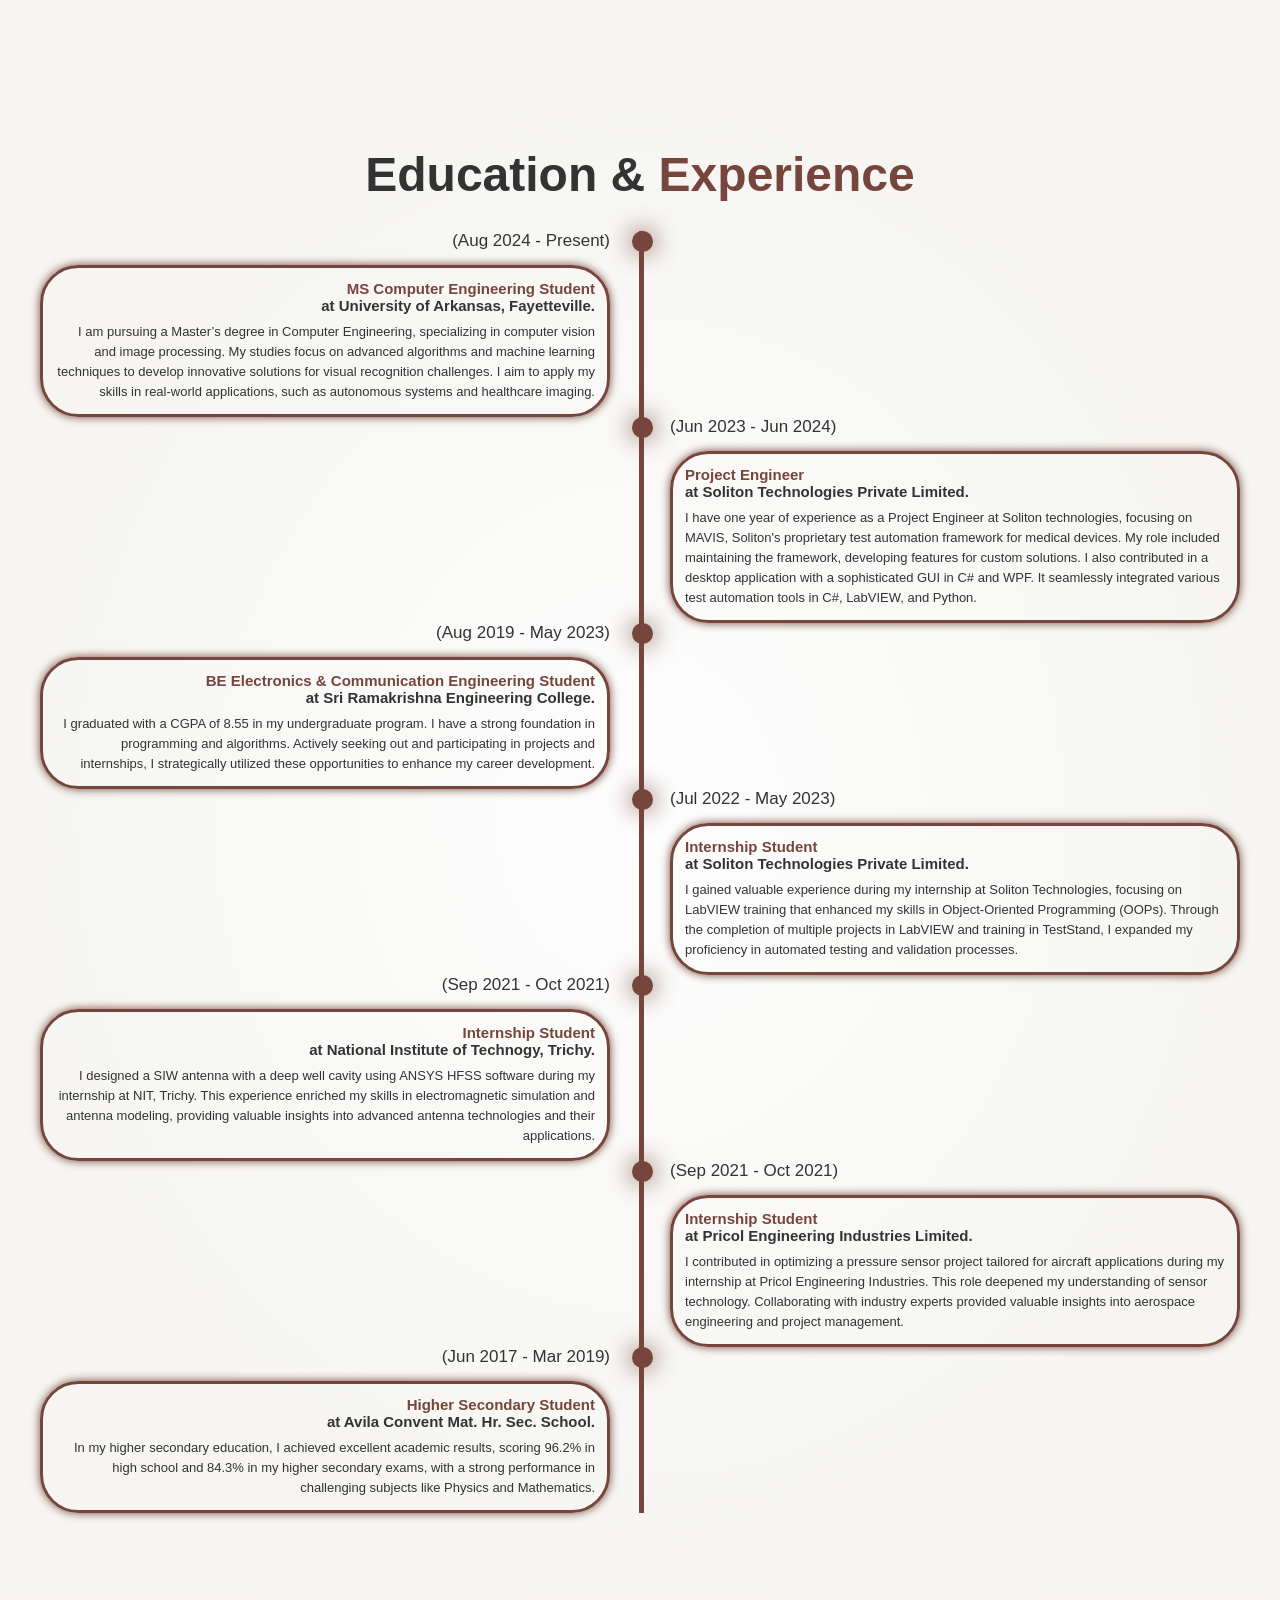
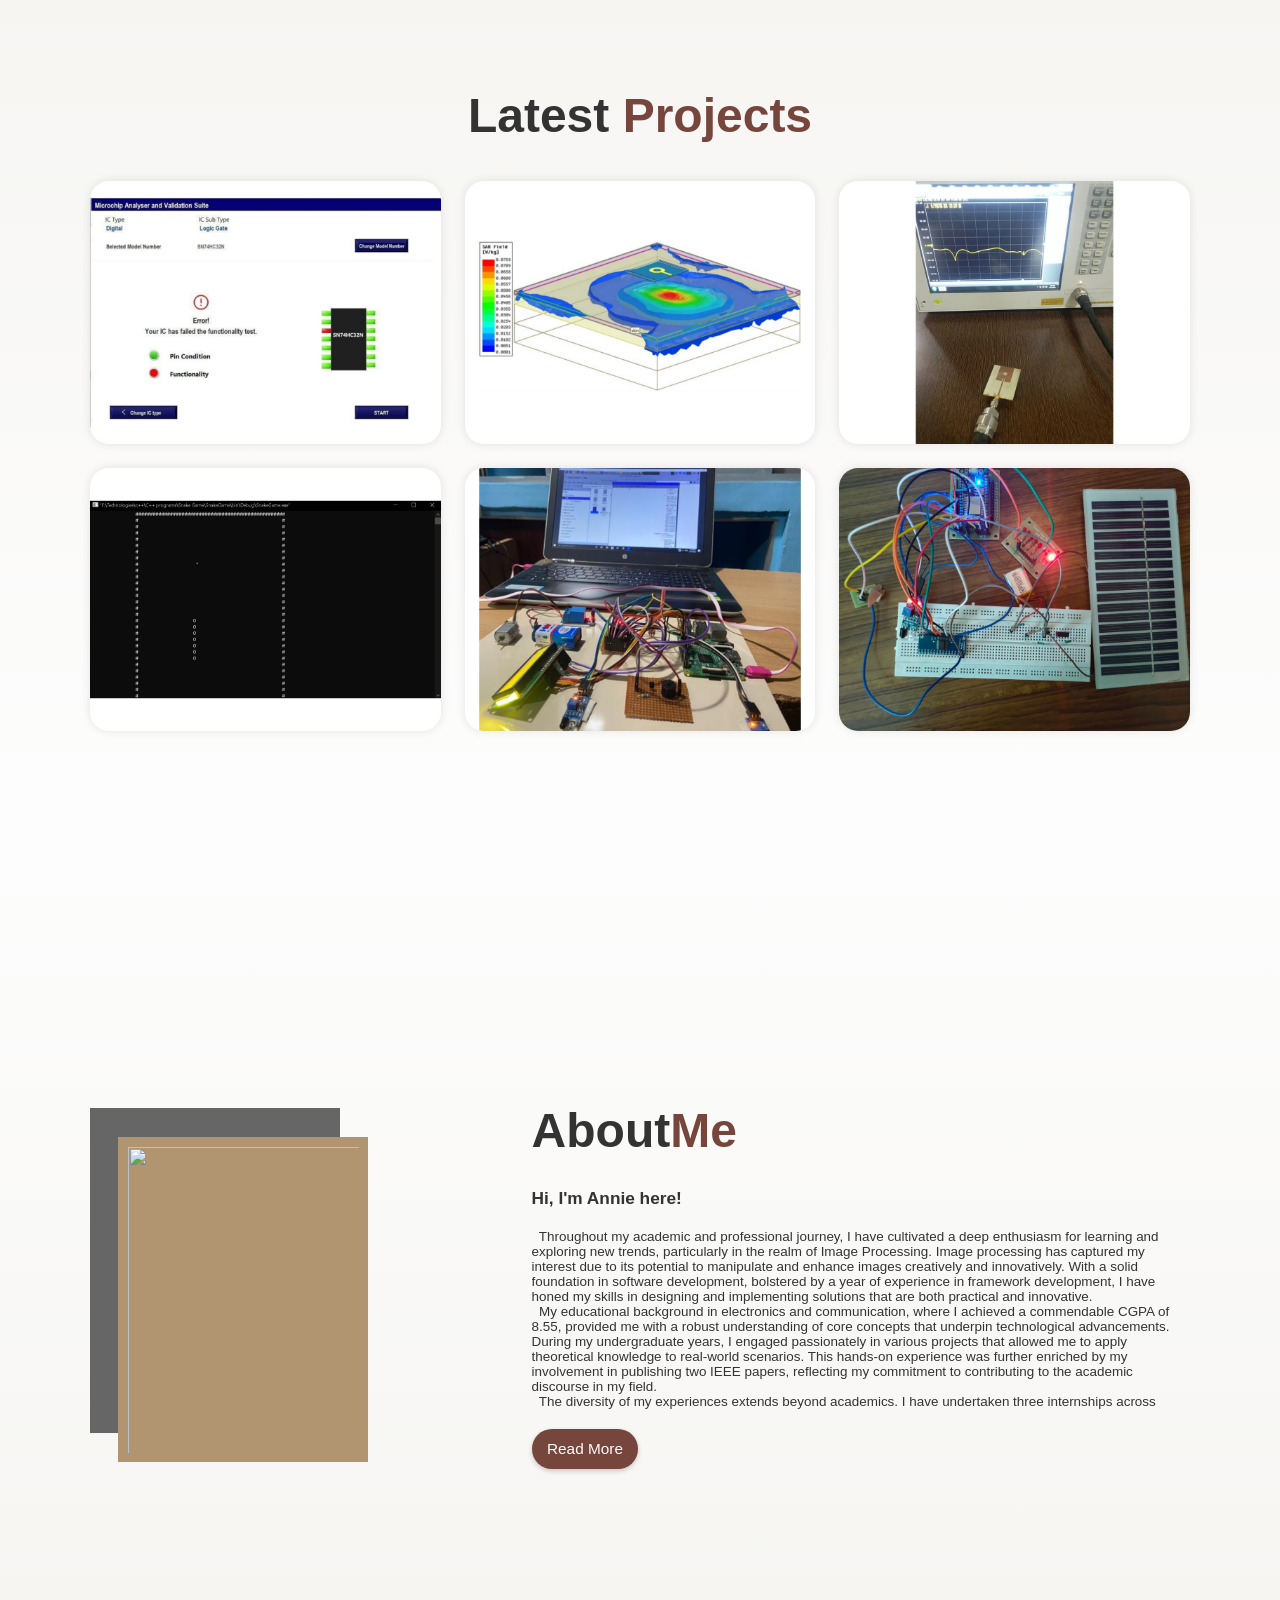
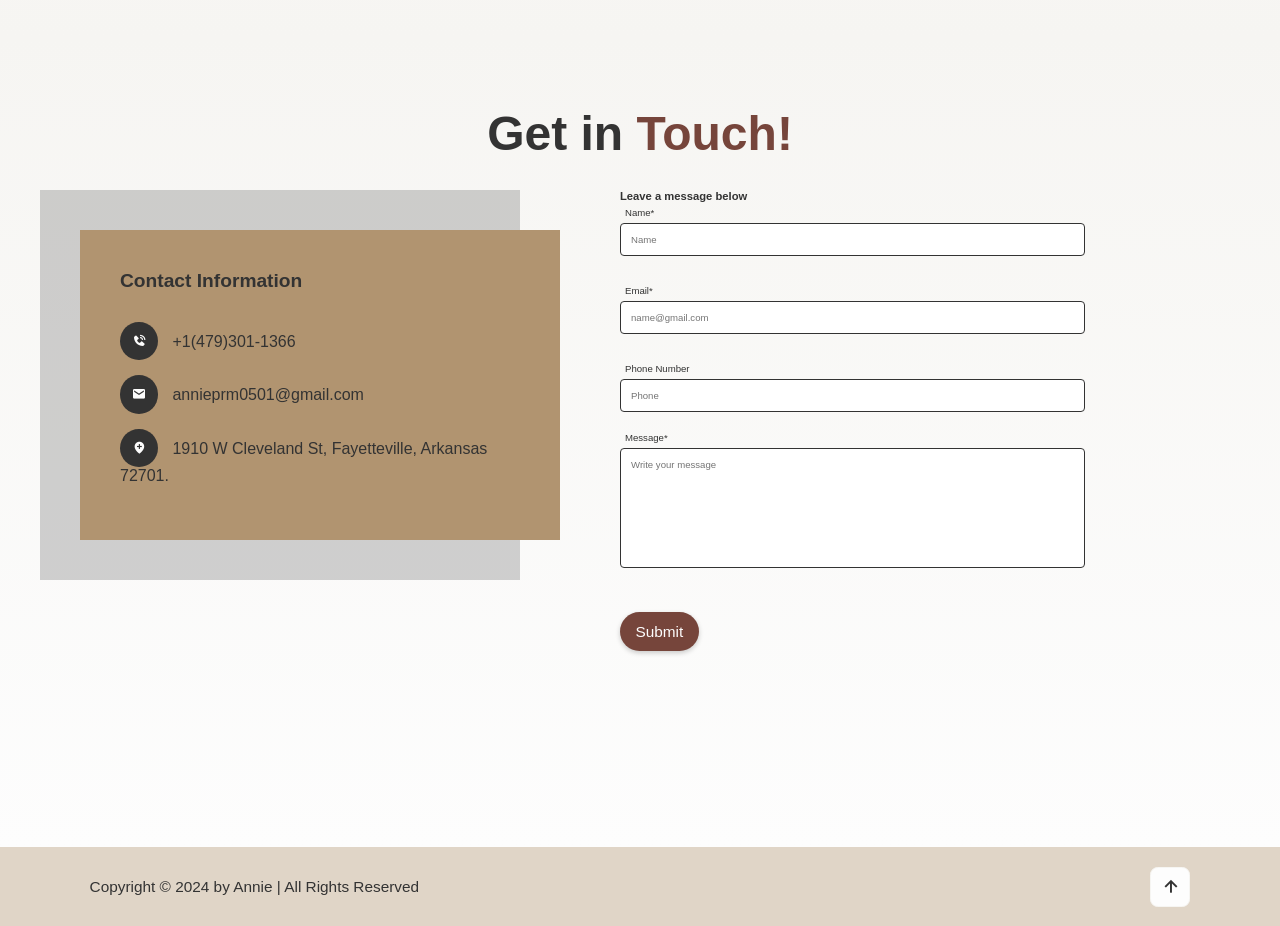
==== commit e2196251: "Fixed the alignment in contact and added custom pop up" ====
--- a/Annie_Portfolio.html
+++ b/Annie_Portfolio.html
@@ -316,7 +316,7 @@
                         <!-- <a href="#" class="primarybtn">Submit</a> -->
                     </form>
                 </div>
-                <div id="pop-up"> </div>
+                <div id="pop-up" class="popup-container"></div>
             </div>
         </section>
 
--- a/Annie_Portfolio_Style.css
+++ b/Annie_Portfolio_Style.css
@@ -536,23 +536,111 @@
 }
 
 .contact .box #pop-up{
-    font-size: 3rem;    
+  position: fixed;
+  top: 0;
+  left: 0;
+  width: 100%;
+  height: 100%;
+  background-color: rgba(0, 0, 0, 0.5); /* Semi-transparent background */
+  display: flex;
+  justify-content: center;
+  align-items: center;
+  padding: 20px;
+  visibility: hidden;
+}
+
+.icon-container{
+    display: flex;
+    justify-content: center;
+    align-items: center;
+    margin-bottom: 15px;
+}
+
+.popup-content {
+    background-color: #fff;
+    padding: 30px;
+    border-radius: 10px;
+    text-align: center;
+    width: 300px;
+    position: relative;
+    box-shadow: 0 4px 8px rgba(0, 0, 0, 0.2);
+}
+
+.loader {
+    border: 6px solid #f3f3f3; /* Light gray */
+    border-top: 6px solid #4CAF50; /* Green */
+    border-radius: 50%;
+    width: 50px;
+    height: 50px;
+    animation: spin 1s linear infinite;
+}
+
+@keyframes spin {
+    0% { transform: rotate(0deg); }
+    100% { transform: rotate(360deg); }
+}
+
+.checkmark-circle {
+    width: 50px;
+    height: 50px;
+    border-radius: 50%;
+    background-color: #4CAF50; /* Green background */
+    display: flex;
+    justify-content: center;
+    align-items: center;
+    position: relative;
+  }
+  
+  /* Checkmark */
+  .checkmark {
+    width: 20px;
+    height: 10px;
+    border-left: 3px solid white;
+    border-bottom: 3px solid white;
+    transform: rotate(-45deg);
     position: absolute;
-    margin: auto;
-    width: 50%;
-    height: 50%;
-    left: 25%;
-    background-color: transparent;
-    opacity: 0.7;
-    padding: 10px;
-    z-index: -1;
-    color: white;
-    text-decoration: wavy;
-    text-align: center;
-    padding: 20px;
-    align-items: center;
-    justify-content: center;
-}
+  }
+
+  .warning-icon {
+    width: 0;
+    height: 0;
+    border-left: 30px solid transparent;
+    border-right: 30px solid transparent;
+    border-bottom: 60px solid #ffcc00; /* Yellow color for warning */
+    position: relative;
+    display: inline-block;
+    margin: 20px;
+  }
+  
+  /* Exclamation mark inside the triangle */
+  .warning-icon .exclamation {
+    position: absolute;
+    top: 10px;
+    left: 50%;
+    transform: translateX(-50%);
+    font-size: 32px;
+    font-weight: bold;
+    color: #333; /* Dark color for contrast */
+  }
+
+  /* Error icon (circle) */
+.error-icon {
+    width: 60px; /* Width of the circle */
+    height: 60px; /* Height of the circle */
+    background-color: #f44336; /* Red color for error */
+    border-radius: 50%; /* Makes it a circle */
+    display: flex;
+    justify-content: center; /* Centers the content horizontally */
+    align-items: center; /* Centers the content vertically */
+    position: relative;
+    margin: 20px;
+  }
+  
+  /* Cross mark inside the circle */
+  .error-icon .cross {
+    font-size: 36px; /* Size of the cross */
+    color: white; /* White color for contrast */
+  }
 
 .contact .box .form {
     flex: 1 1 45%;
@@ -640,6 +728,7 @@
     flex: 1 1 100%;
     margin-bottom: 15px;
     display: flex;
+    flex-direction: column;
 }
 
 .contact .form-group input,
@@ -658,9 +747,6 @@
 
 .contact .form-group small{
     visibility: hidden;
-    position: absolute;
-    bottom: 0;
-    left: 0;
 }
 
 .contact .form-group.error small{
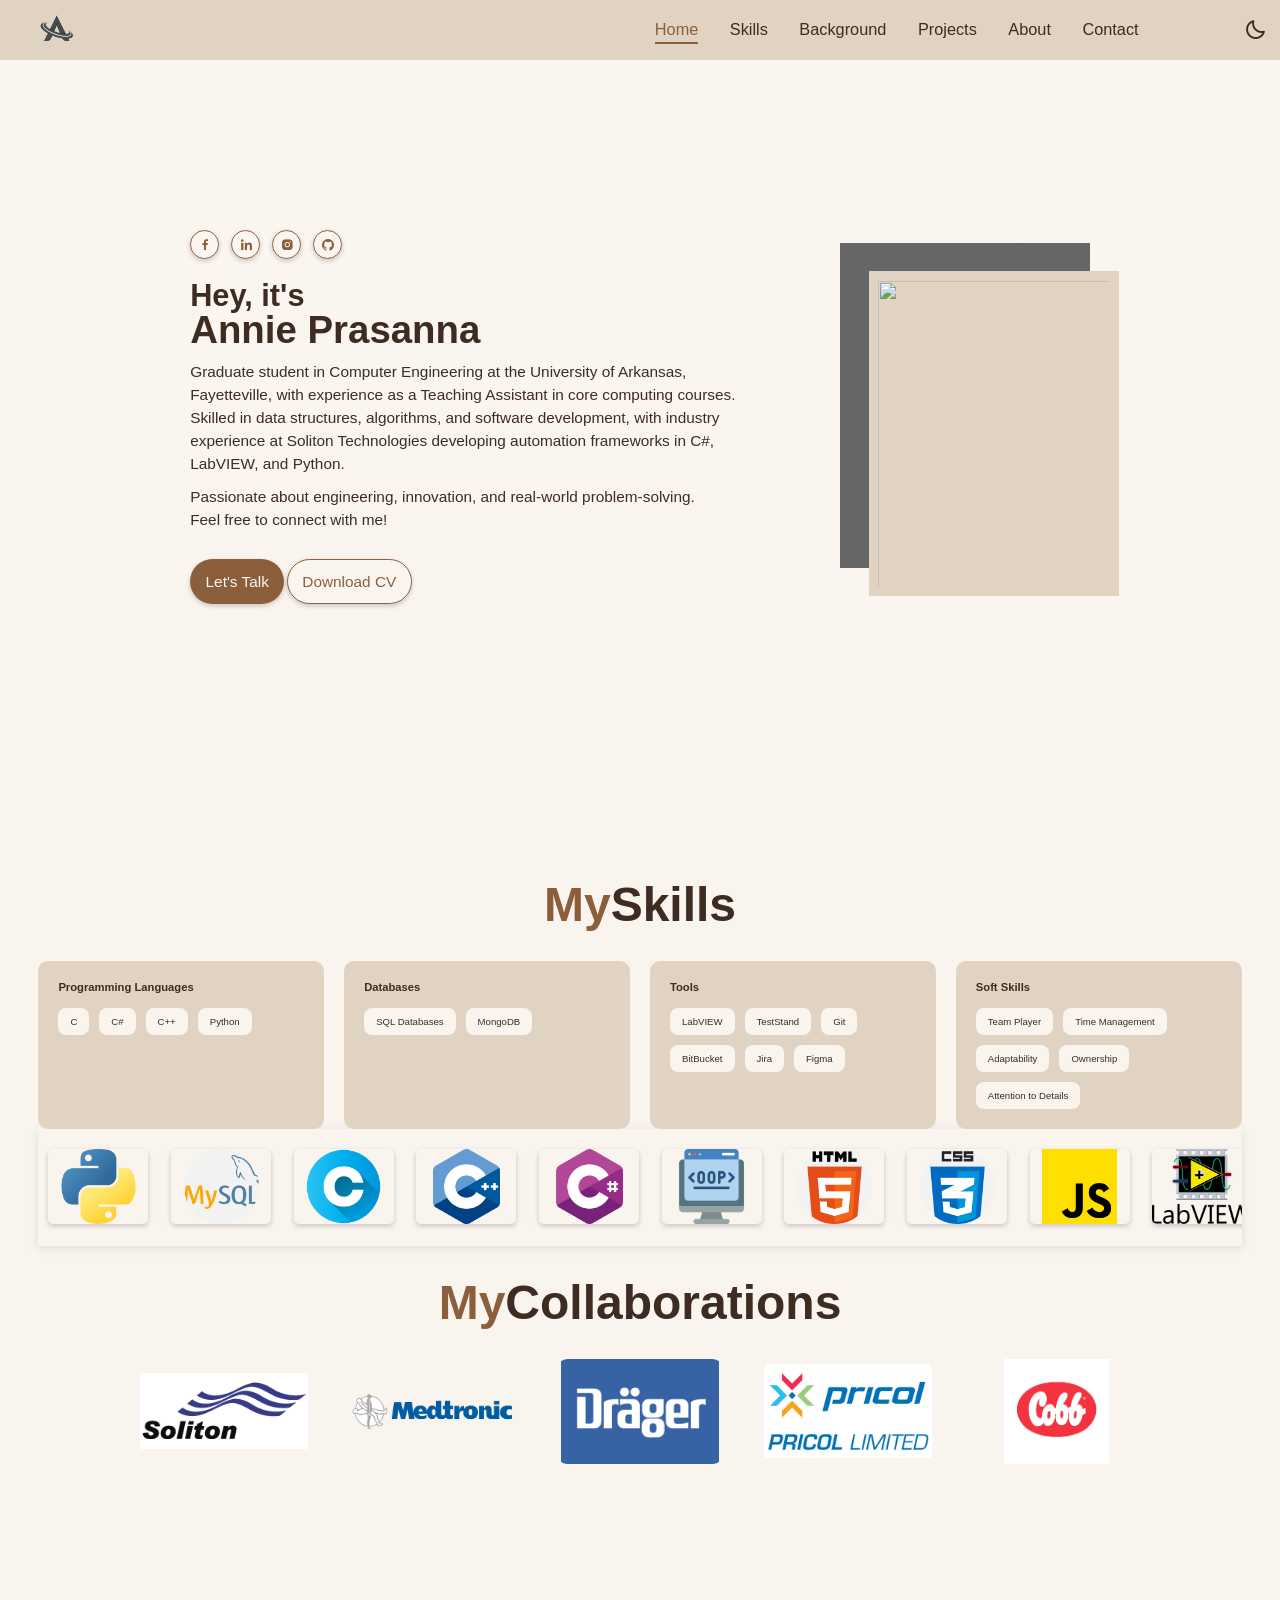
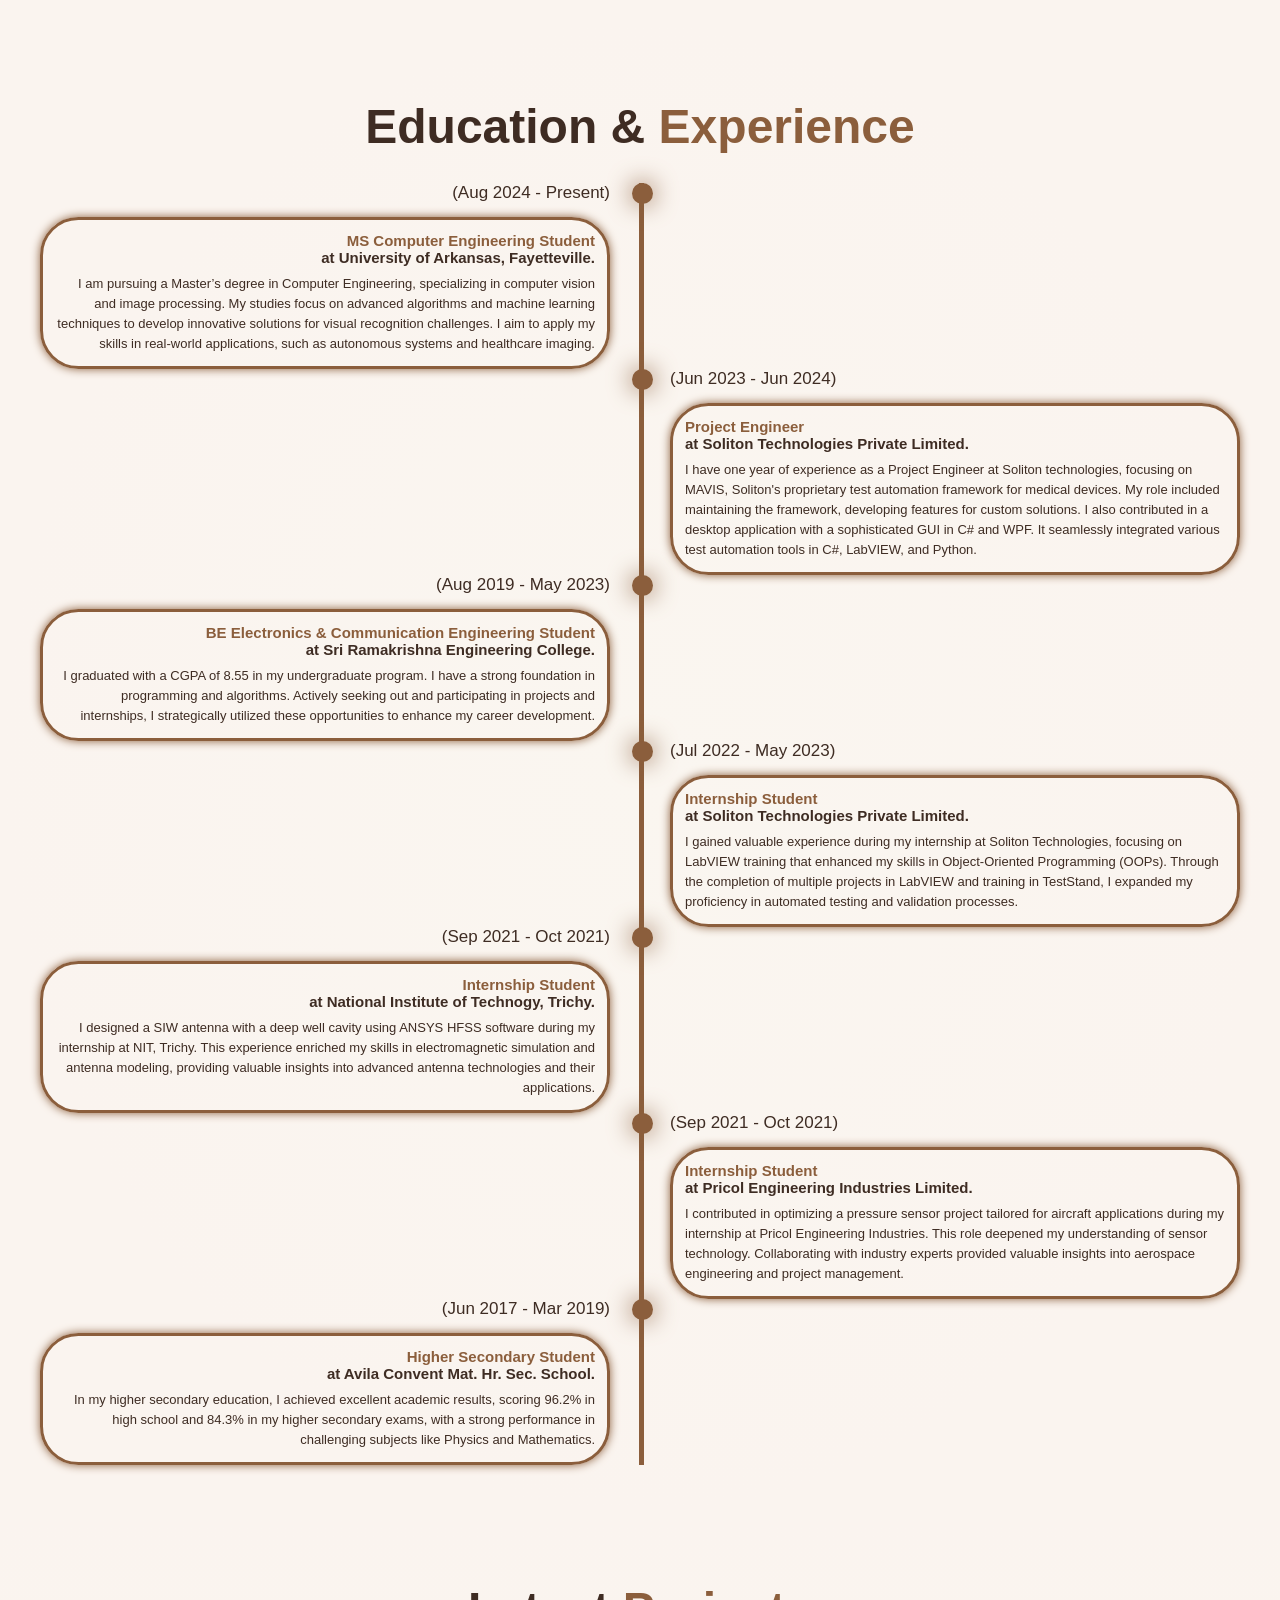
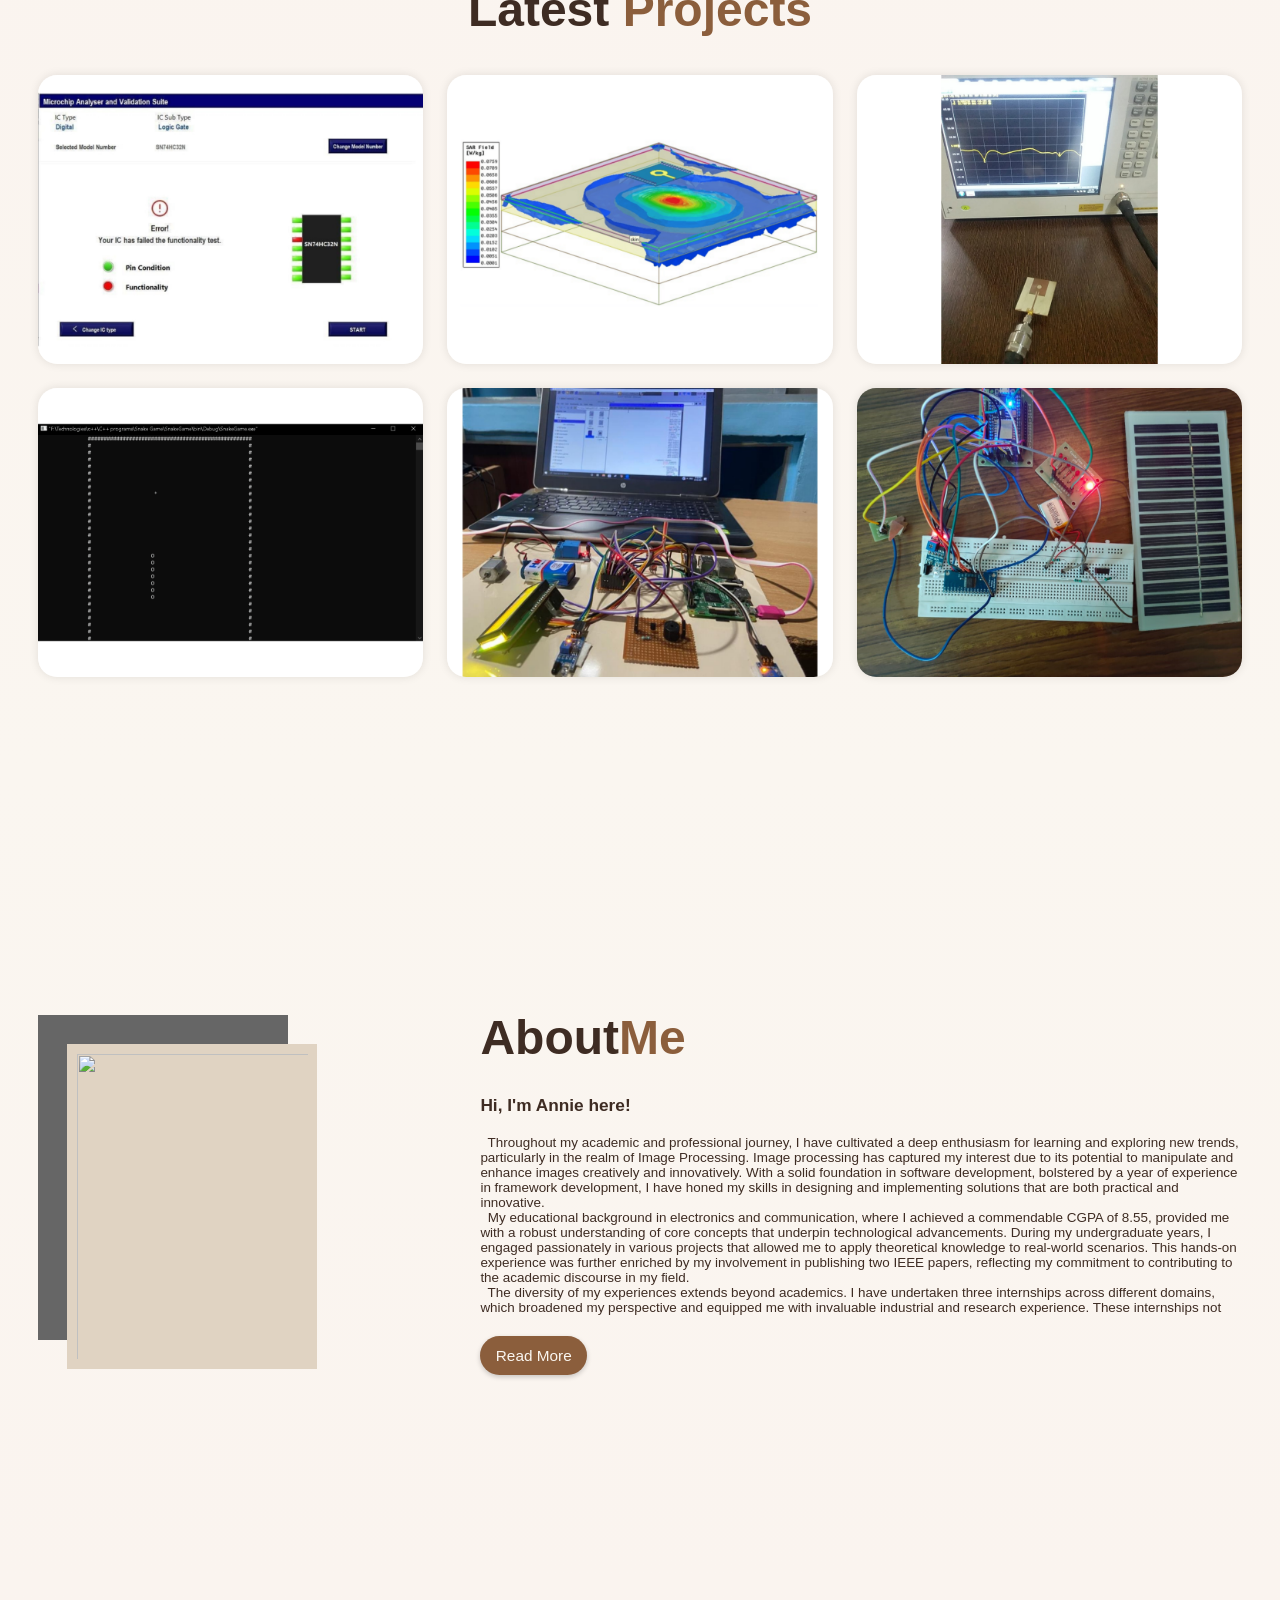
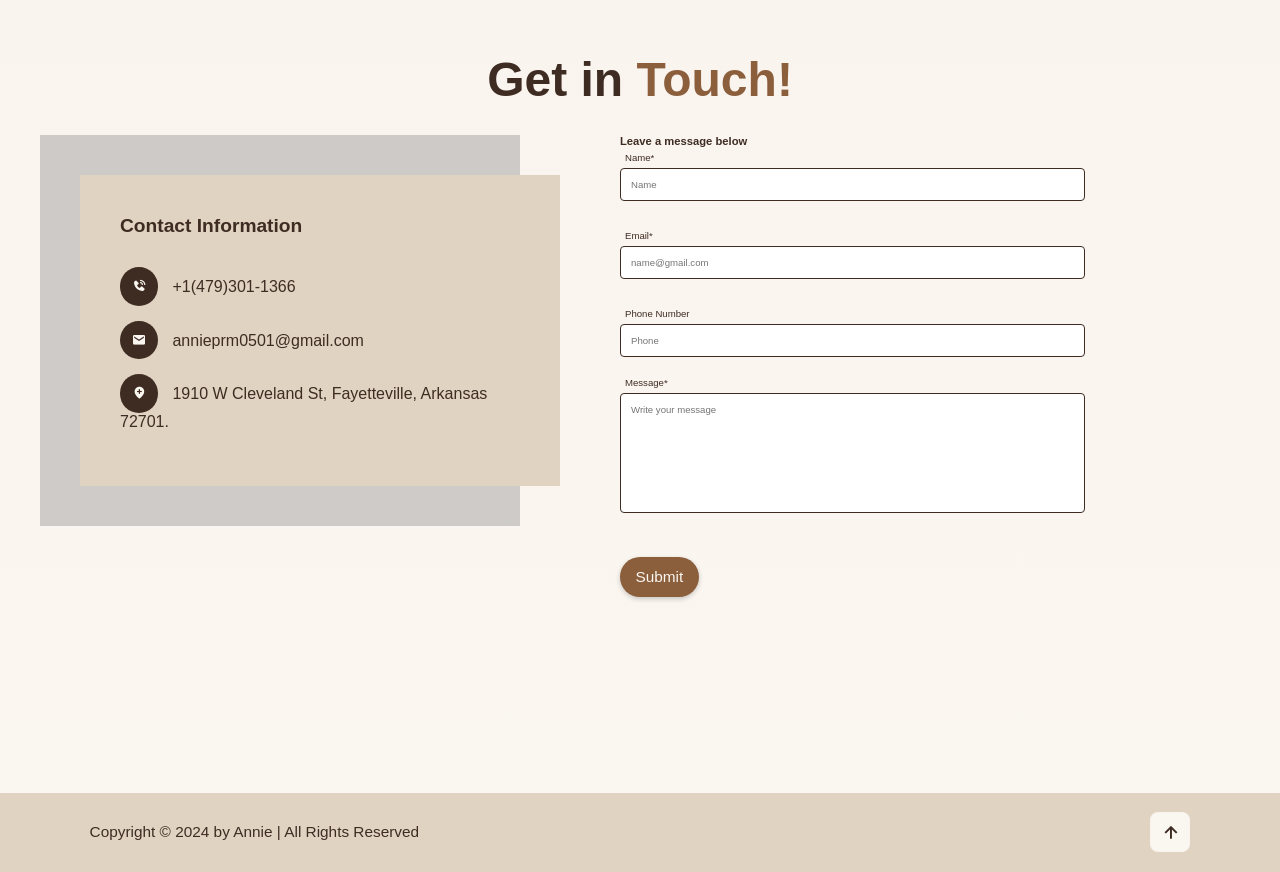
==== commit 37e374a2: "Altered details" ====
--- a/Annie_Portfolio.html
+++ b/Annie_Portfolio.html
@@ -38,10 +38,10 @@
                         <i class='bx bxl-github' ></i></a>
                 </div>
 
-                <h3>👋Hey there, it's</h3>
+                <h3>Hey, it's</h3>
                 <h1>Annie Prasanna</h1>
                 <p>
-                    An MS Computer Engineering student at University of Arkansas, Fayetteville, specializing in image processing. With a year of experience in software development, dedicated to creating and delivering high-quality solutions. Explore my projects to see my passion for engineering and innovation in action. Feel free to connect with me!
+                    Graduate student in Computer Engineering at the University of Arkansas, Fayetteville, with experience as a Teaching Assistant in core computing courses. Skilled in data structures, algorithms, and software development, with industry experience at Soliton Technologies developing automation frameworks in C#, LabVIEW, and Python. </p><p>Passionate about engineering, innovation, and real-world problem-solving. <br>Feel free to connect with me!
                 </p>
                 
                 <a href="#" class="primarybtn">Let's Talk</a>
@@ -58,7 +58,47 @@
         <section class="skills" id="skills">
             <h1 class="heading"><span>My</span>Skills</h2>
             <div class="skills_container">
-                <div class="skills_grid">
+                    <div class="skills_box">
+                    <h3>Programming Languages</h3>
+                    <ul>
+                        <li>C</li>
+                        <li>C#</li>
+                        <li>C++</li>
+                        <li>Python</li>
+                    </ul>
+                    </div>
+                    <div class="skills_box">
+                    <h3>Databases</h3>
+                    <ul>
+                        <li>SQL Databases</li>
+                        <li>MongoDB</li>
+                    </ul>
+                    </div>
+                    <div class="skills_box">
+                    <h3>Tools</h3>
+                    <ul>
+                        <li> LabVIEW</li>
+                        <li>TestStand</li>
+                        <li> Git</li>
+                        <li>BitBucket</li>
+                        <li>Jira</li>
+                        <li>Figma</li>
+                    </ul>
+                    </div>
+                    <div class="skills_box">
+                    <h3>Soft Skills</h3>
+                    <ul>
+                        <li>Team Player</li>
+                        <li>Time Management</li>
+                        <li>Adaptability</li>
+                        <li>Ownership</li>
+                        <li>Attention to Details</li>
+                    </ul>
+                    </div>
+            </div>
+
+            <div class="skills_rolling_container">
+                <div class="skills_rolling_grid">
                     <img src="Images/python.png" alt="Image 8">
                     <img src="Images/mysql.png" alt="Image 9">
                     <img src="Images/c.png" alt="Image 1">
@@ -69,7 +109,24 @@
                     <img src="Images/css.png" alt="Image 5">
                     <img src="Images/js.png" alt="Image 6">
                     <img src="Images/labview.png" alt="Image 7">
-                    <img src="Images/hfss.png" alt="Image 11">                    
+                    <img src="Images/hfss.png" alt="Image 11">       
+                    <img src="Images/mongodb.png" alt="Image 12">   
+                    <img src="Images/figma.png" alt="Image 13">          
+                    <img src="Images/github.png" alt="Image 14">  
+                    <img src="Images/python.png" alt="Image 8">
+                    <img src="Images/mysql.png" alt="Image 9">
+                    <img src="Images/c.png" alt="Image 1">
+                    <img src="Images/c++.png" alt="Image 2">
+                    <img src="Images/c-sharp.png" alt="Image 3">
+                    <img src="Images/oops.png" alt="Image 10">
+                    <img src="Images/html-5.png" alt="Image 4">
+                    <img src="Images/css.png" alt="Image 5">
+                    <img src="Images/js.png" alt="Image 6">
+                    <img src="Images/labview.png" alt="Image 7">
+                    <img src="Images/hfss.png" alt="Image 11">       
+                    <img src="Images/mongodb.png" alt="Image 12">   
+                    <img src="Images/figma.png" alt="Image 13">          
+                    <img src="Images/github.png" alt="Image 14">    
                 </div>
             </div>
             <h1 class="heading"><span>My</span>Collaborations</h2>
@@ -79,6 +136,7 @@
                         <img src="Images/Medtronic-Logo.png" alt="Image 2">
                         <img src="Images/drager-logo.jpg" alt="Image 3">
                         <img src="Images/PRICOL Limited.jpg" alt="Image 4">
+                        <img src="Images/cobb.png" alt="Image 5">
                     </div>
                 </div>
         </section>
--- a/Annie_Portfolio_Style.css
+++ b/Annie_Portfolio_Style.css
@@ -9,24 +9,25 @@
 }
 
 :root{
-    --bg-color: #fdfdfd;
-    --text-color: #333;
-    --main-color: #F6F5F2;
-    --second-color: #76453B;
-    --header-color: #e0d5c7;
+    --bg-color: #FAF6F0;
+    --text-color: #3E2C23;
+    --main-color: #FAF4EF;
+    --second-color: #8B5E3C;
+    --header-color: #E0D3C2;
     --shadow-color: rgba(0,0,0,.2);
     --popup-color: #666;
-    --imgbg-color: #B19470;
+    --imgbg-color: #E0D3C2;
 }
 
 .dark-mode{
-    --bg-color: #121212;
-    --text-color: #fdfdfd;
+    --bg-color: #3B2F2F;
+    --text-color: #F9FAFB;
     --main-color: #1d1b1b;
-    --second-color: #76453B;
-    --header-color: #181818;
+    --second-color: #ac6152;
+    --header-color: #463128;
     --shadow-color: rgba(0,0,0,.7);
     --overlay-color: #1d1b1b;
+    --imgbg-color: #463128;
 }
 
 html{
@@ -113,39 +114,41 @@
 }
 
 #menu-icon{
-    font-size: 3.6rem;
+    font-size: 3.2rem;
     color: var(--text-color);
     display:none;
 }
 
 section{    
     min-height: 85vh;
-    padding: 10rem 7% 2rem;
+    padding: 4rem;
 }
 
 /* home section style */
 .home{
     display: flex;
+    flex-wrap: wrap;
     align-items: center;
     justify-content: center;
     background: linear-gradient(180deg, var(--bg-color) 0%, var(--main-color) 100%);
 }
 
 .home .home-content{
-    max-width: 50rem;
-    margin-right: 10rem;
+    max-width: 50%;
+    margin-right: 5rem;
+    line-height: 23px;
 }
 
 .home-content h3{
     font-size: 3.2rem;
     font-weight: 700;
-    line-height: .3;
+    line-height: .5;
 }
 
 .home-content h1{
     font-size: 4rem;
     font-weight: 700;
-    margin: 1rem 0 2rem 0;
+    margin: 1.5rem 0 2rem 0;
 }
 
 .home-content p{
@@ -226,7 +229,7 @@
     height: 325px;
     width: 250px;
     padding: 1rem;
-    background-color: var(--imgbg-color);
+    background-color: var(--header-color);
 }
 
 .heading{
@@ -235,30 +238,88 @@
     margin: 3rem 0;
 }
 
+/* skills section style */
+
+.skills_container {
+    display: grid;
+    grid-template-columns: repeat(auto-fit, minmax(250px, 1fr));
+    gap: 20px;
+}
+
+.skills_box {
+    background-color: var(--imgbg-color);
+    border-radius: 10px;
+    padding: 20px;
+    transition: transform 0.3s ease, box-shadow 0.3s ease;
+    cursor: pointer;
+}
+
+.skills_box:hover {
+    transform: scale(1.03);
+    box-shadow: 0 8px 20px rgba(0, 0, 0, 0.15);
+}
+
+.skills_box h3 {
+    margin-bottom: 15px;
+    color: var(--text-color);
+}
+
+.skills_box ul {
+  list-style: none;
+  padding-left: 0;
+  display: flex;
+  flex-wrap: wrap;
+  gap: 10px;
+}
+
+.skills_box ul li {
+  display: inline-block;
+  background-color: var(--main-color);
+  color: var(--text-color);
+  padding: 8px 12px;
+  border-radius: 8px;
+  font-weight: 500;
+  transition: background-color 0.3s, color 0.3s;
+  white-space: nowrap;
+}
+
 .skills{
     background-color: var(--main-color);
     margin: 0;
 }
-.skills_container {
-    display: flex;
-    justify-content: center; /* Center the grid */
-    align-items: center; /* Center vertically if needed */
-    margin-bottom: 15rem;
-
-}
-
-.skills_grid {
-    display: grid;
-    grid-template-columns: repeat(auto-fill, minmax(150px, 1fr)); /* Responsive columns */
-    gap: 20px; /* Space between images */
-    max-width: 1000px; /* Optional: Set a max width for the grid */
-    width: 100%; /* Allow grid to take full width */
-}
-
-.skills_grid img {
-    width:50%; /* Make images responsive */
-    height: auto; /* Maintain aspect ratio */
-    object-fit: cover; /* Cover the area while maintaining aspect ratio */
+
+.skills_rolling_container {
+    overflow: hidden;
+    white-space: nowrap;
+    width: 100%;
+    height: 100%;
+    padding: 20px 0;
+    box-shadow: 0 2px 10px rgba(0,0,0,0.1);
+}
+
+.skills_rolling_grid {
+    display: inline-block;
+    white-space: nowrap;
+    animation: scroll-left 20s linear infinite;
+    min-width: 200%;
+}
+
+.skills_rolling_grid img {
+  width: 100px;
+  height: 75px;
+  margin: 0 10px;
+  border-radius: 5px;
+  object-fit: contain; 
+  box-shadow: 0 2px 5px rgba(0,0,0,0.2);
+}
+
+    @keyframes scroll-left {
+  0% {
+    transform: translateX(0);
+  }
+  100% {
+    transform: translateX(-50%);
+  }
 }
 
 .collaboration_container {
@@ -270,8 +331,8 @@
 
 .collaboration_grid {
     display: grid;
-    grid-template-columns: repeat(auto-fill, minmax(200px, 1fr)); /* Responsive columns */
-    gap: 60px; /* Space between images */
+    grid-template-columns: repeat(auto-fill, minmax(150px, 1fr)); /* Responsive columns */
+    gap: 40px; /* Space between images */
     max-width: 1000px; /* Optional: Set a max width for the grid */
     width: 100%; /* Allow grid to take full width */
 }
@@ -279,7 +340,9 @@
 .collaboration_grid img {
     width:100%; /* Make images responsive */
     height: auto; /* Maintain aspect ratio */
-    object-fit: cover; /* Cover the area while maintaining aspect ratio */
+    object-fit: contain;
+    aspect-ratio: 16 / 10;/* or 1 / 1 for square, 16 / 9 for wide */
+    border-radius: 12px; /* optional for nice rounded corners */
 }
 
 /* qualification section style */
@@ -809,28 +872,28 @@
 /* Responsive styles */
 @media (max-width: 1920px) {
     html{
-        font-size: 65%;
+        font-size: 70%;
     }
     section{    
         min-height: 90vh;
     }
-    .home-img img{
+    /* .home-img img{
         height: 400px;
         width: 310px;
     }
     .home-img{
         height: 400px;
         width: 310px;
-    }
+    } */
 }
 
 @media (max-width: 1280px) {
     html{
         font-size: 60%;
     }
-    .home-content h1 {
+    /* .home-content h1 {
         font-size: 4rem;
-    }
+    } */
 
     .timeline-date{
         font-size: 17px;
@@ -909,7 +972,7 @@
 
 @media(max-width:991px){
     html{
-        font-size: 50%;
+        font-size: 55%;
     }
 
     .skills_grid {
@@ -921,7 +984,7 @@
         gap:55px;
     }
 
-    .home .home-content{
+    /* .home .home-content{
         margin-right: 10rem;
         max-width: 50rem;
     }
@@ -933,7 +996,7 @@
     .home-img img{
         height: 250px;
         width: 200px;
-    }
+    } */
     footer{
         padding: 2rem 3%;
     }
@@ -962,6 +1025,24 @@
     }  
     .home-img img{
         display: none;
+    }
+    .home .home-content{
+        max-width: 100%;
+        margin-right: 0;
+    }
+    .home-content p{
+        font-size: 1.6rem;
+        margin: 0;
+    }
+    .logo{
+        margin-right : auto;
+        margin-left: 20px;
+        height: 40px;
+        width: 40px;
+    }
+
+    #darkMode-icon{
+        right: 6rem;
     }
     .navBar{
         position: absolute;
@@ -1012,17 +1093,6 @@
         text-align: center;
     }
 
-    .home-content h3{
-        font-size: 2.6rem;
-    }
-
-    .home-content h1{
-        font-size: 4rem;
-    }
-
-    .home-content .social-media a{
-        margin: 2.5rem .75rem 3rem;
-    }
 
     .collaboration_grid {
         grid-template-columns: repeat(auto-fill, minmax(125px, 1fr)); /* Responsive columns */
@@ -1106,12 +1176,12 @@
 /* std */
 @media (max-width: 610px) {
     html{
-        font-size: 40%;
-    }
-    .home-content h1{
-        font-size: 3rem;
-    }
-
+        font-size: 45%;
+    }
+
+    #darkMode-icon{
+        right: 5rem;
+    }
     .skills_grid {
         grid-template-columns: repeat(auto-fill, minmax(75px, 1fr)); /* Responsive columns */
     }
@@ -1168,11 +1238,9 @@
 
 @media(max-width: 450px){
     html{
-        font-size: 30%;
-    }
-    #darkMode-icon{
-        right: 6rem;
-    }
+        font-size: 40%;
+    }
+    
 
     .home{
         padding: 0 3% 30rem ;
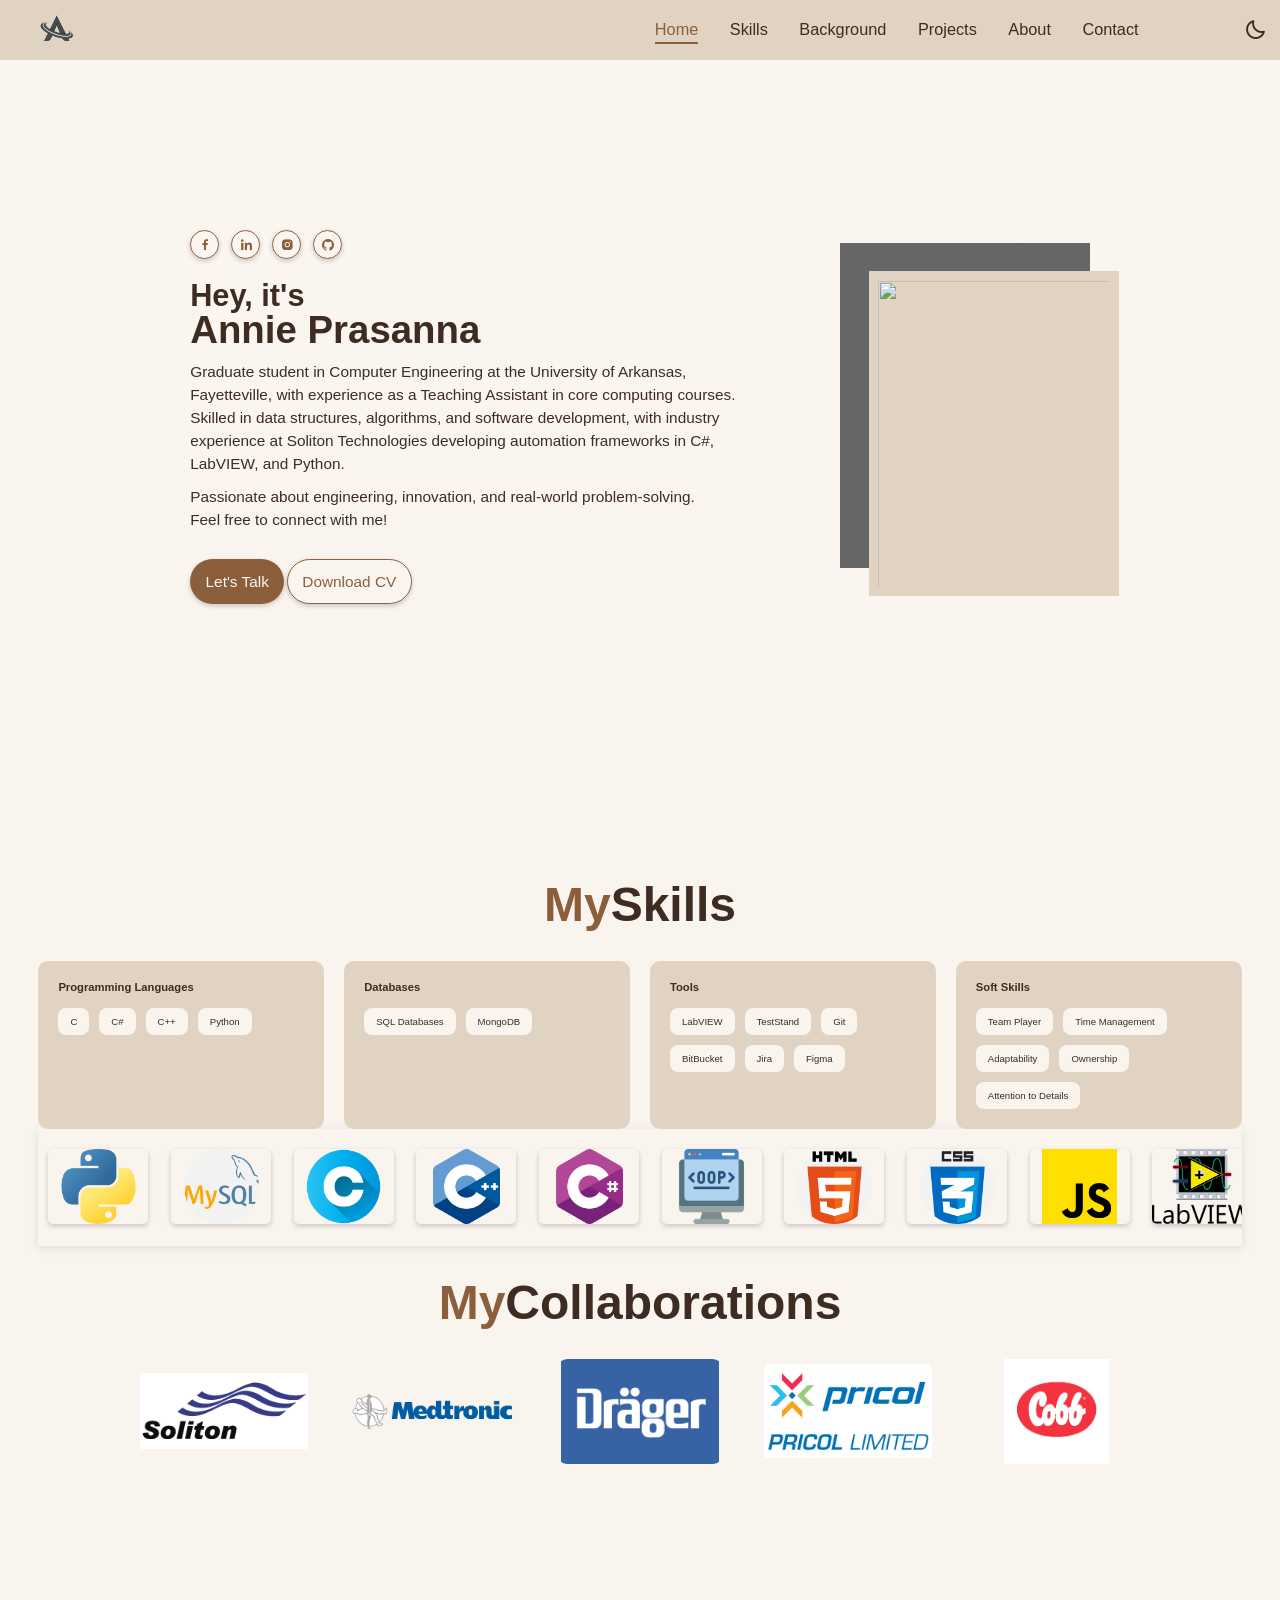
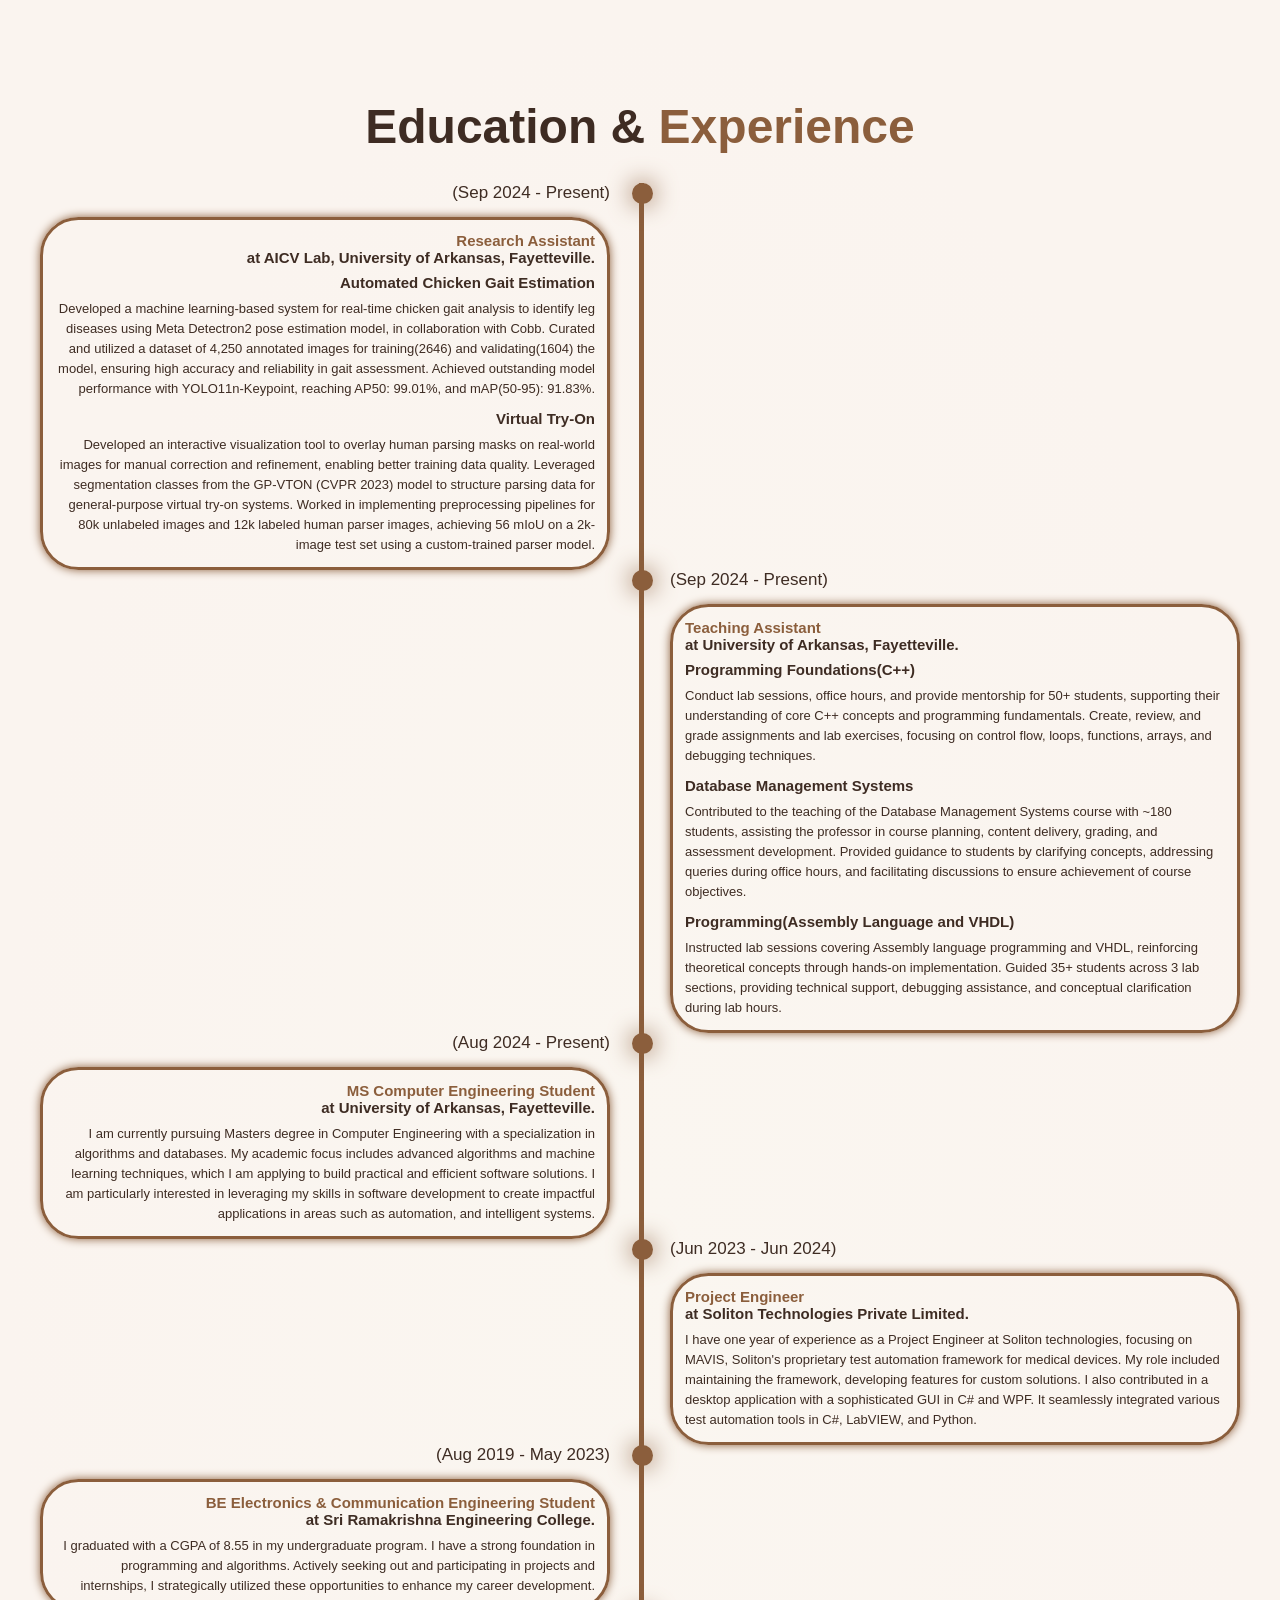
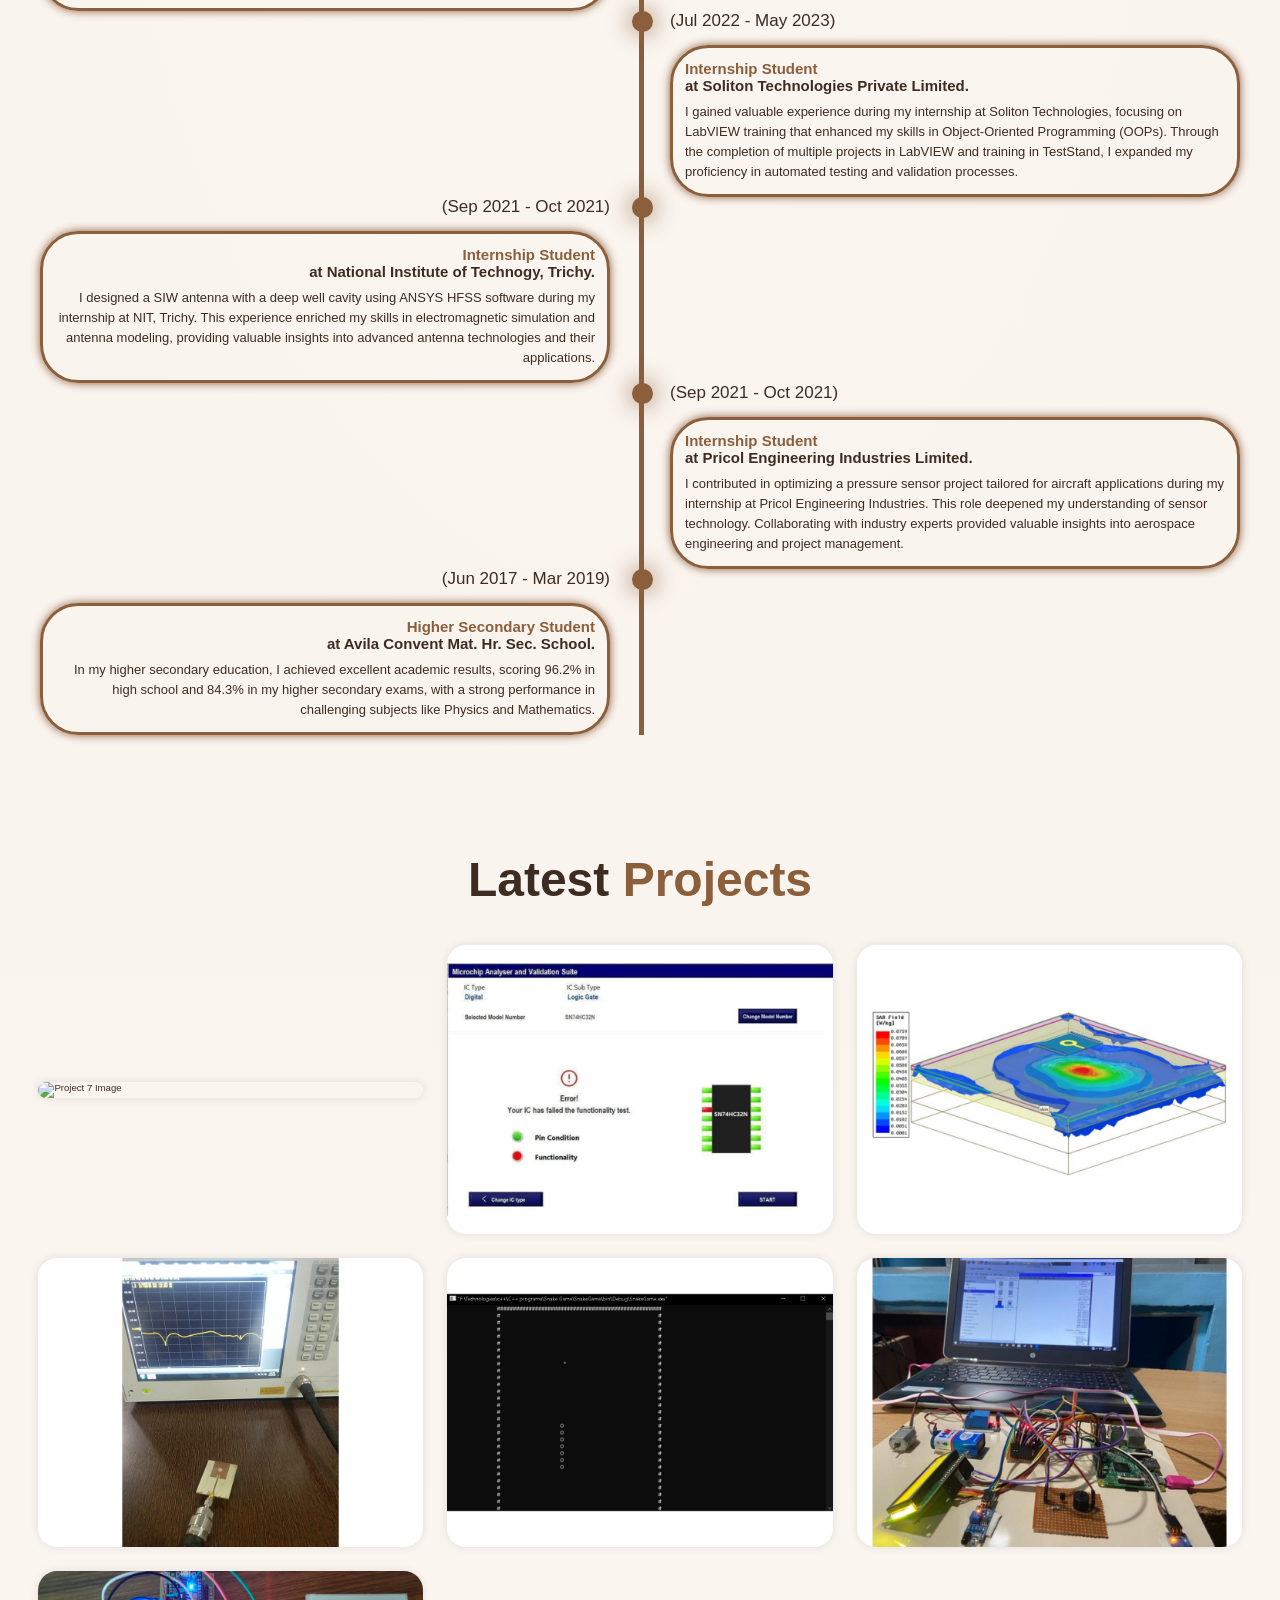
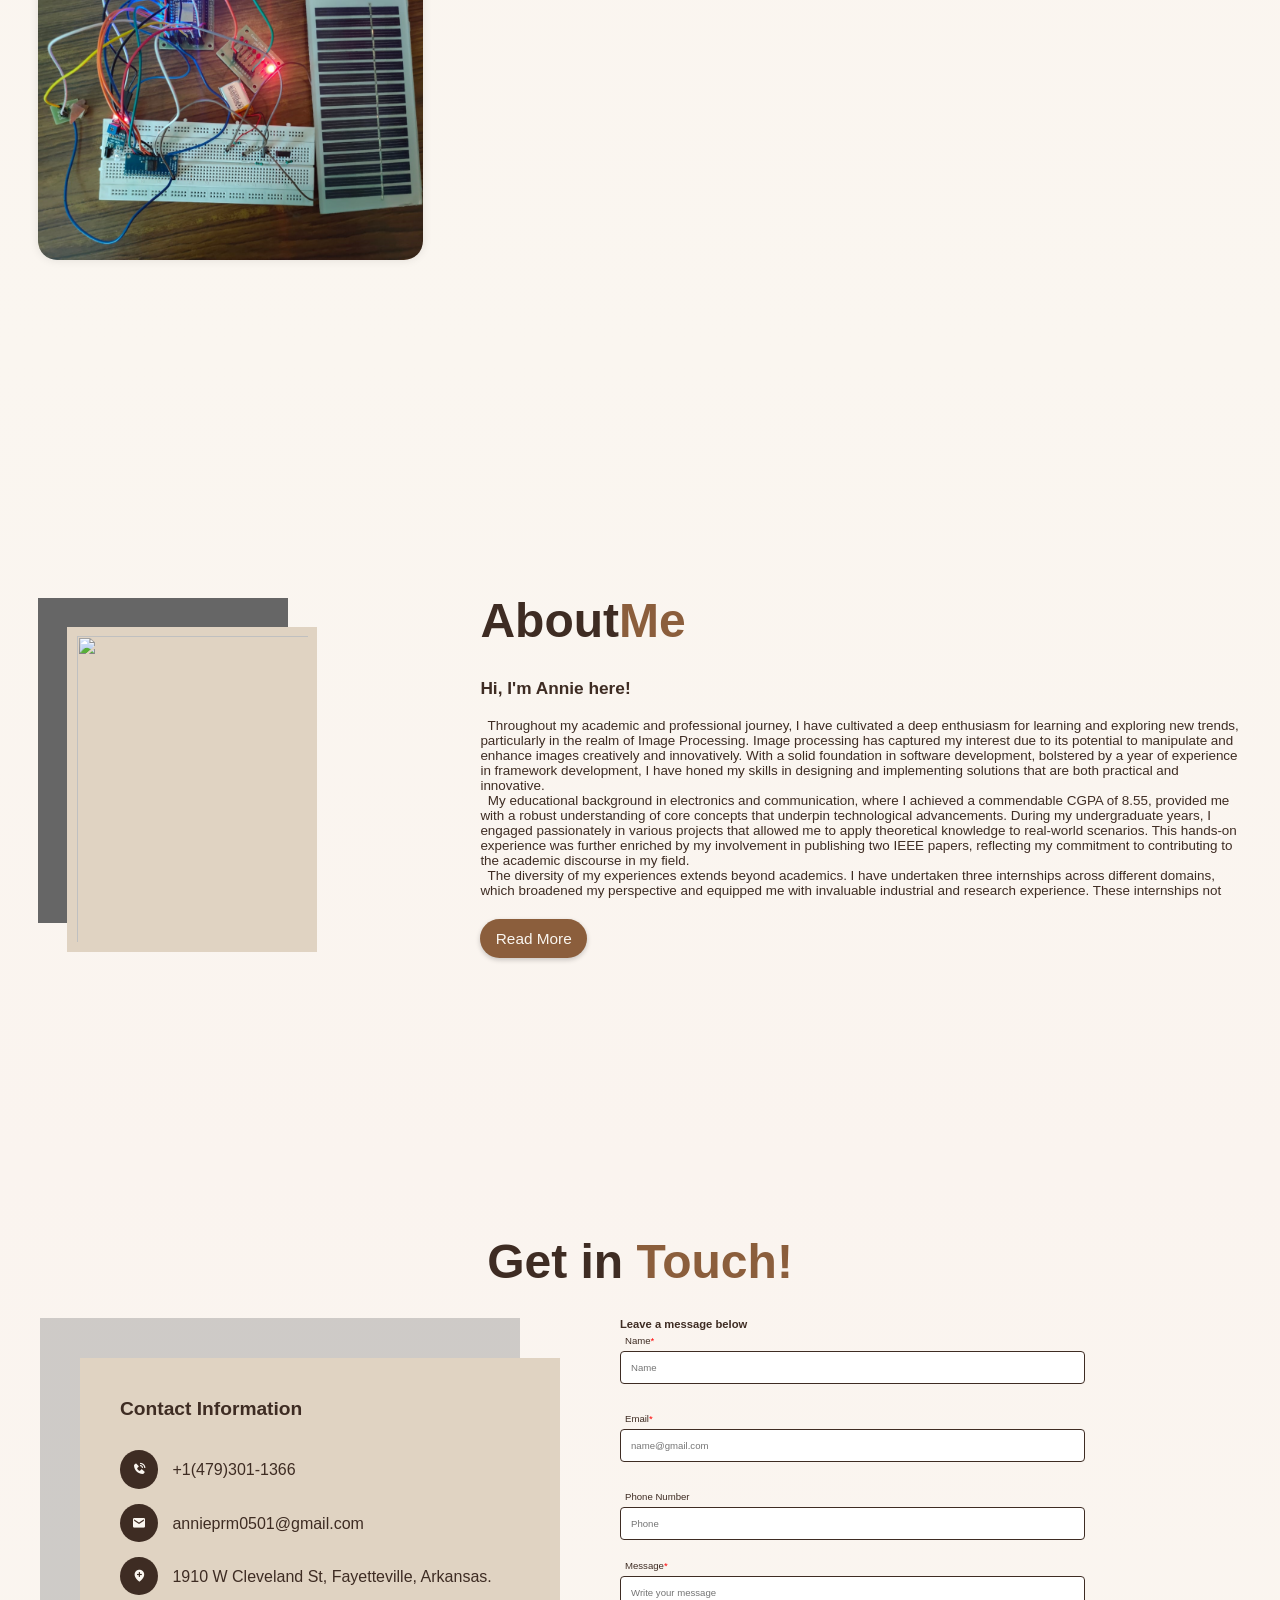
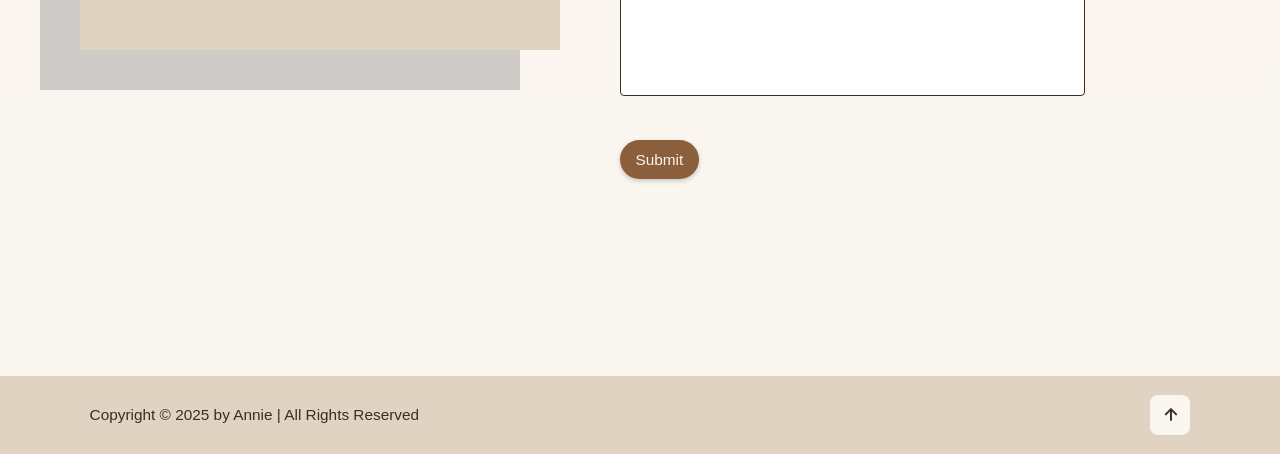
==== commit f68bee59: "Added informations" ====
--- a/Annie_Portfolio.html
+++ b/Annie_Portfolio.html
@@ -44,7 +44,7 @@
                     Graduate student in Computer Engineering at the University of Arkansas, Fayetteville, with experience as a Teaching Assistant in core computing courses. Skilled in data structures, algorithms, and software development, with industry experience at Soliton Technologies developing automation frameworks in C#, LabVIEW, and Python. </p><p>Passionate about engineering, innovation, and real-world problem-solving. <br>Feel free to connect with me!
                 </p>
                 
-                <a href="#" class="primarybtn">Let's Talk</a>
+                <a href="#contact" class="primarybtn">Let's Talk</a>
                 <a href="CV/Annie Resume.pdf" download class="secondbtn">Download CV</a>
 
             </div> 
@@ -145,7 +145,39 @@
         <section class="qualification" id="qualification">
             <h1 class="heading">Education & <span>Experience</span></h2>
             <div class="timeline-items">
-                
+                <div class="timeline-item">
+                    <div class="timeline-dot"></div>
+                    <div class="timeline-date">(Sep 2024 - Present)</div>
+                    <div class="timeline-content">
+                        <a target=”_blank” href="https://www.uark.edu/">
+                            <h3>Research Assistant</h3>
+                            <h4>at AICV Lab, University of Arkansas, Fayetteville.</h4>
+                            <h4>Automated Chicken Gait Estimation</h4>
+                            <p>Developed a machine learning-based system for real-time chicken gait analysis to identify leg diseases using Meta Detectron2 pose estimation model, in collaboration with Cobb. Curated and utilized a dataset of 4,250 annotated images for training(2646) and validating(1604) the model, ensuring high accuracy and reliability in gait assessment. Achieved outstanding model performance with YOLO11n-Keypoint, reaching AP50: 99.01%, and mAP(50-95): 91.83%.</p>
+                            <br>
+                            <h4>Virtual Try-On</h4>
+                            <p>Developed an interactive visualization tool to overlay human parsing masks on real-world images for manual correction and refinement, enabling better training data quality. Leveraged segmentation classes from the GP-VTON (CVPR 2023) model to structure parsing data for general-purpose virtual try-on systems. Worked in implementing preprocessing pipelines for 80k unlabeled images and 12k labeled human parser images, achieving 56 mIoU on a 2k-image test set using a custom-trained parser model.</p>
+                        </a>
+                    </div>
+                </div>
+                <div class="timeline-item">
+                    <div class="timeline-dot"></div>
+                    <div class="timeline-date">(Sep 2024 - Present)</div>
+                    <div class="timeline-content">
+                        <a target=”_blank” href="https://www.uark.edu/">
+                            <h3>Teaching Assistant</h3>
+                            <h4>at University of Arkansas, Fayetteville.</h4>
+                            <h4>Programming Foundations(C++)</h4>
+                            <p>Conduct lab sessions, office hours, and provide mentorship for 50+ students, supporting their understanding of core C++ concepts and programming fundamentals. Create, review, and grade assignments and lab exercises, focusing on control flow, loops, functions, arrays, and debugging techniques.</p>
+                            <br>
+                            <h4>Database Management Systems</h4>
+                            <p>Contributed to the teaching of the Database Management Systems course with ~180 students, assisting the professor in course planning, content delivery, grading, and assessment development. Provided guidance to students by clarifying concepts, addressing queries during office hours, and facilitating discussions to ensure achievement of course objectives.</p>
+                            <br>
+                            <h4>Programming(Assembly Language and VHDL)</h4>
+                            <p>Instructed lab sessions covering Assembly language programming and VHDL, reinforcing theoretical concepts through hands-on implementation. Guided 35+ students across 3 lab sections, providing technical support, debugging assistance, and conceptual clarification during lab hours.</p>    
+                        </a>
+                    </div>
+                </div>
                 <div class="timeline-item">
                     <div class="timeline-dot"></div>
                     <div class="timeline-date">(Aug 2024 - Present)</div>
@@ -153,7 +185,7 @@
                         <a target=”_blank” href="https://www.uark.edu/">
                             <h3>MS Computer Engineering Student</h3>
                             <h4>at University of Arkansas, Fayetteville.</h4>
-                            <p>I am pursuing a Master’s degree in Computer Engineering, specializing in computer vision and image processing. My studies focus on advanced algorithms and machine learning techniques to develop innovative solutions for visual recognition challenges. I aim to apply my skills in real-world applications, such as autonomous systems and healthcare imaging.</p>
+                            <p>I am currently pursuing Masters degree in Computer Engineering with a specialization in algorithms and databases. My academic focus includes advanced algorithms and machine learning techniques, which I am applying to build practical and efficient software solutions. I am particularly interested in leveraging my skills in software development to create impactful applications in areas such as automation, and intelligent systems.</p>
                         </a>
                       </div>
                 </div>
@@ -239,6 +271,14 @@
             <h2 class="heading">Latest <span>Projects</span></h2>
             <div class="project-list">
                 <div class="project-card">
+                    <img src="Images/Project 7 Image.jpg" alt="Project 7 Image" class="project-image">
+                    <div class="project-info">
+                        <h3 class="project-title">MiGa: Multi-Chicken Gait Assessment</h3>
+                        <p>A computer vision system that automatically assesses the gait of multiple chickens using detection, pose estimation, tracking, and gait-score regression. We introduce the GAIT dataset suite, which includes dedicated datasets for each process.</p>
+                        <a href="https://uark-aicv.github.io/MiGa/"><i class="bx bx-link-external"></i></a>
+                    </div>
+                </div>
+                <div class="project-card">
                     <img src="Images/Project 1 Image.jpg" alt="Project 1 Image" class="project-image">
                     <div class="project-info">
                         <h3 class="project-title">MAV Suite</h3>
@@ -267,7 +307,7 @@
                     <div class="project-info">
                         <h3 class="project-title">Snake Game</h3>
                         <p>A game developed in c++ that allows the user to navigate the snake to consume food and grow longer using arrow keys. The game demonstrates effective use of OOP concepts to create a fun and engaging gaming experience.</p>
-                        <!-- <a href="https://example.com"><i class="bx bx-link-external"></i></a> -->
+                        <a href="https://github.com/Annie0159/SnakeGame"><i class="bx bx-link-external"></i></a>
                     </div>
                 </div>
                 <div class="project-card">
@@ -331,15 +371,15 @@
                     <ul class="info-details">
                         <li>
                             <i class='bx bxs-phone-call' ></i>
-                            <a href="#">+1(479)301-1366</a>
+                            <a href="tel:+14793011366">+1(479)301-1366</a>
                         </li>
                         <li>
                             <i class='bx bxs-envelope'></i>
-                            <a href="#">annieprm0501@gmail.com</a>
+                            <a href="mailto:annieprm0501@gmail.com">annieprm0501@gmail.com</a>
                         </li>
                         <li>
                             <i class='bx bxs-location-plus' ></i>
-                            <a href="#">1910 W Cleveland St, Fayetteville, Arkansas 72701.</a>
+                            <a href="https://www.google.com/maps?q=1910+Cleveland+Street,+Fayetteville,+AR+72701" target="_blank">1910 W Cleveland St, Fayetteville, Arkansas.</a>
                         </li>
                     </ul>
                 </div>
@@ -350,13 +390,13 @@
                         <h3 class="form-subtitle">Leave a message below</h3>
                         <input type="hidden" name="access_key" value="341b676b-b69b-45d4-b7ee-b992b0e91dfe">
                         <div class="form-fields">
-                            <label>Name*</label>
+                            <label>Name<span style="color: red;">*</span></label>
                                 <div class="form-group">
                                     <input type="inputName" id="inputName" class="fname" placeholder="Name">
                                     <small>Error message</small>
                                 </div>
                             </div>
-                            <label>Email*</label>
+                            <label>Email<span style="color: red;">*</span></label>
                             <div class="form-group">
                                 <input type="email" id="email" class="email" placeholder="name@gmail.com">
                                 <small>Error message</small>
@@ -365,7 +405,7 @@
                             <div class="form-group">
                                 <input type="number" class="phone" placeholder="Phone">
                             </div>
-                            <label>Message*</label>
+                            <label>Message<span style="color: red;">*</span></label>
                             <div class="form-group">
                                 <textarea name="message" id="message" placeholder="Write your message"></textarea>  
                                 <small>Error message</small>
@@ -381,7 +421,7 @@
         <!-- footer section -->
         <footter class="footer">
             <div class="footer-text">
-                <p>Copyright &copy; 2024 by Annie | All Rights Reserved</p>
+                <p>Copyright &copy; 2025 by Annie | All Rights Reserved</p>
             </div>
             <div class="footer-iconTop">
                 <a href="#home"><i class='bx bx-up-arrow-alt'></i></a>
--- a/Annie_Portfolio_Style.css
+++ b/Annie_Portfolio_Style.css
@@ -501,12 +501,12 @@
 }
 
 .project-card .project-title{
-    font-size: 3rem;
+    font-size: 2rem;
 }
 
 .project-card p{
-    font-size: 1.6rem;
-    margin: .3rem 0 1rem;
+    font-size: 1.5rem;
+    margin: .3rem 0 ;
 }
 
 .project-card a{
@@ -514,9 +514,9 @@
     justify-content: center;
     align-items: center;
     width: 5rem;
-    height: 5rem;
+    height: 3rem;
     background-color: white;
-    border-radius: 50%;
+    border-radius: 25%;
 }
 
 .project-card a i{
@@ -768,7 +768,6 @@
 .contact .info-details li a {
     color: var(--text-color);
     text-decoration: none;
-    pointer-events: none;
 }
 
 .contact .info-details li a:hover {
